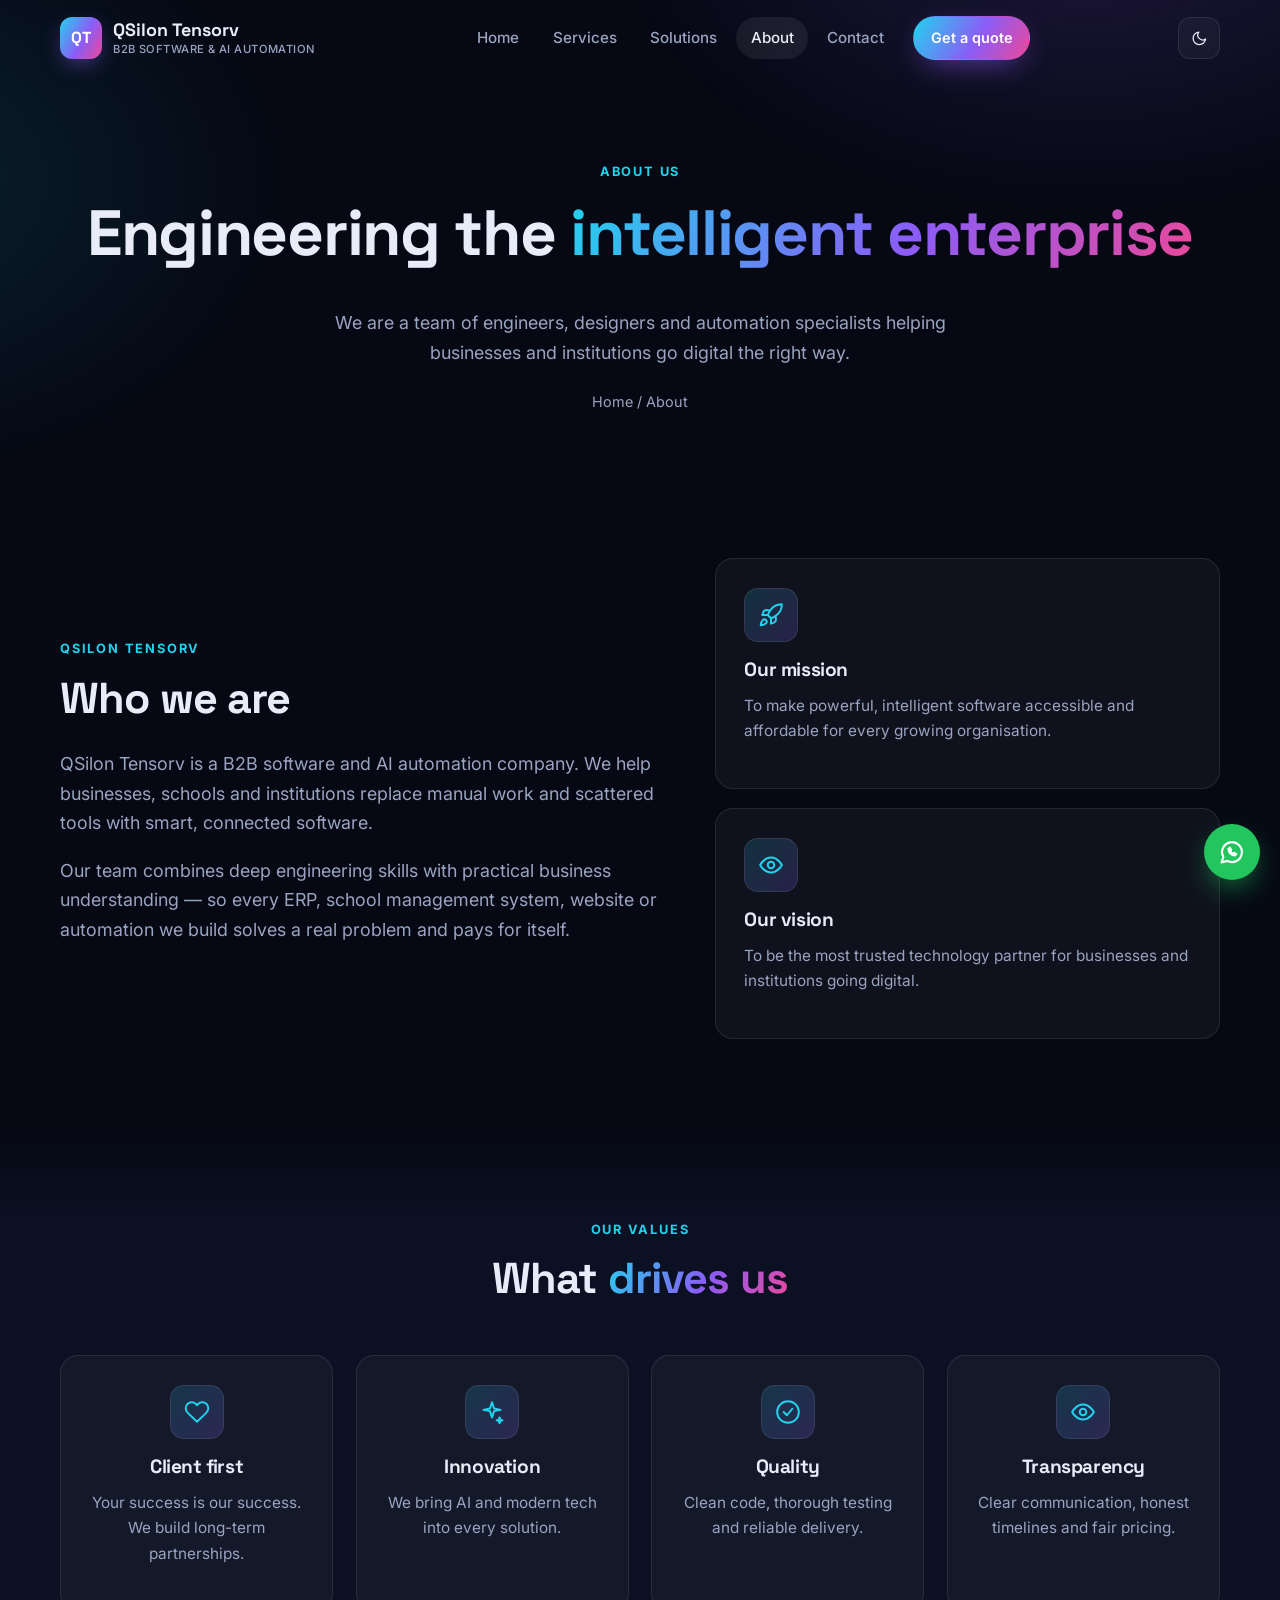
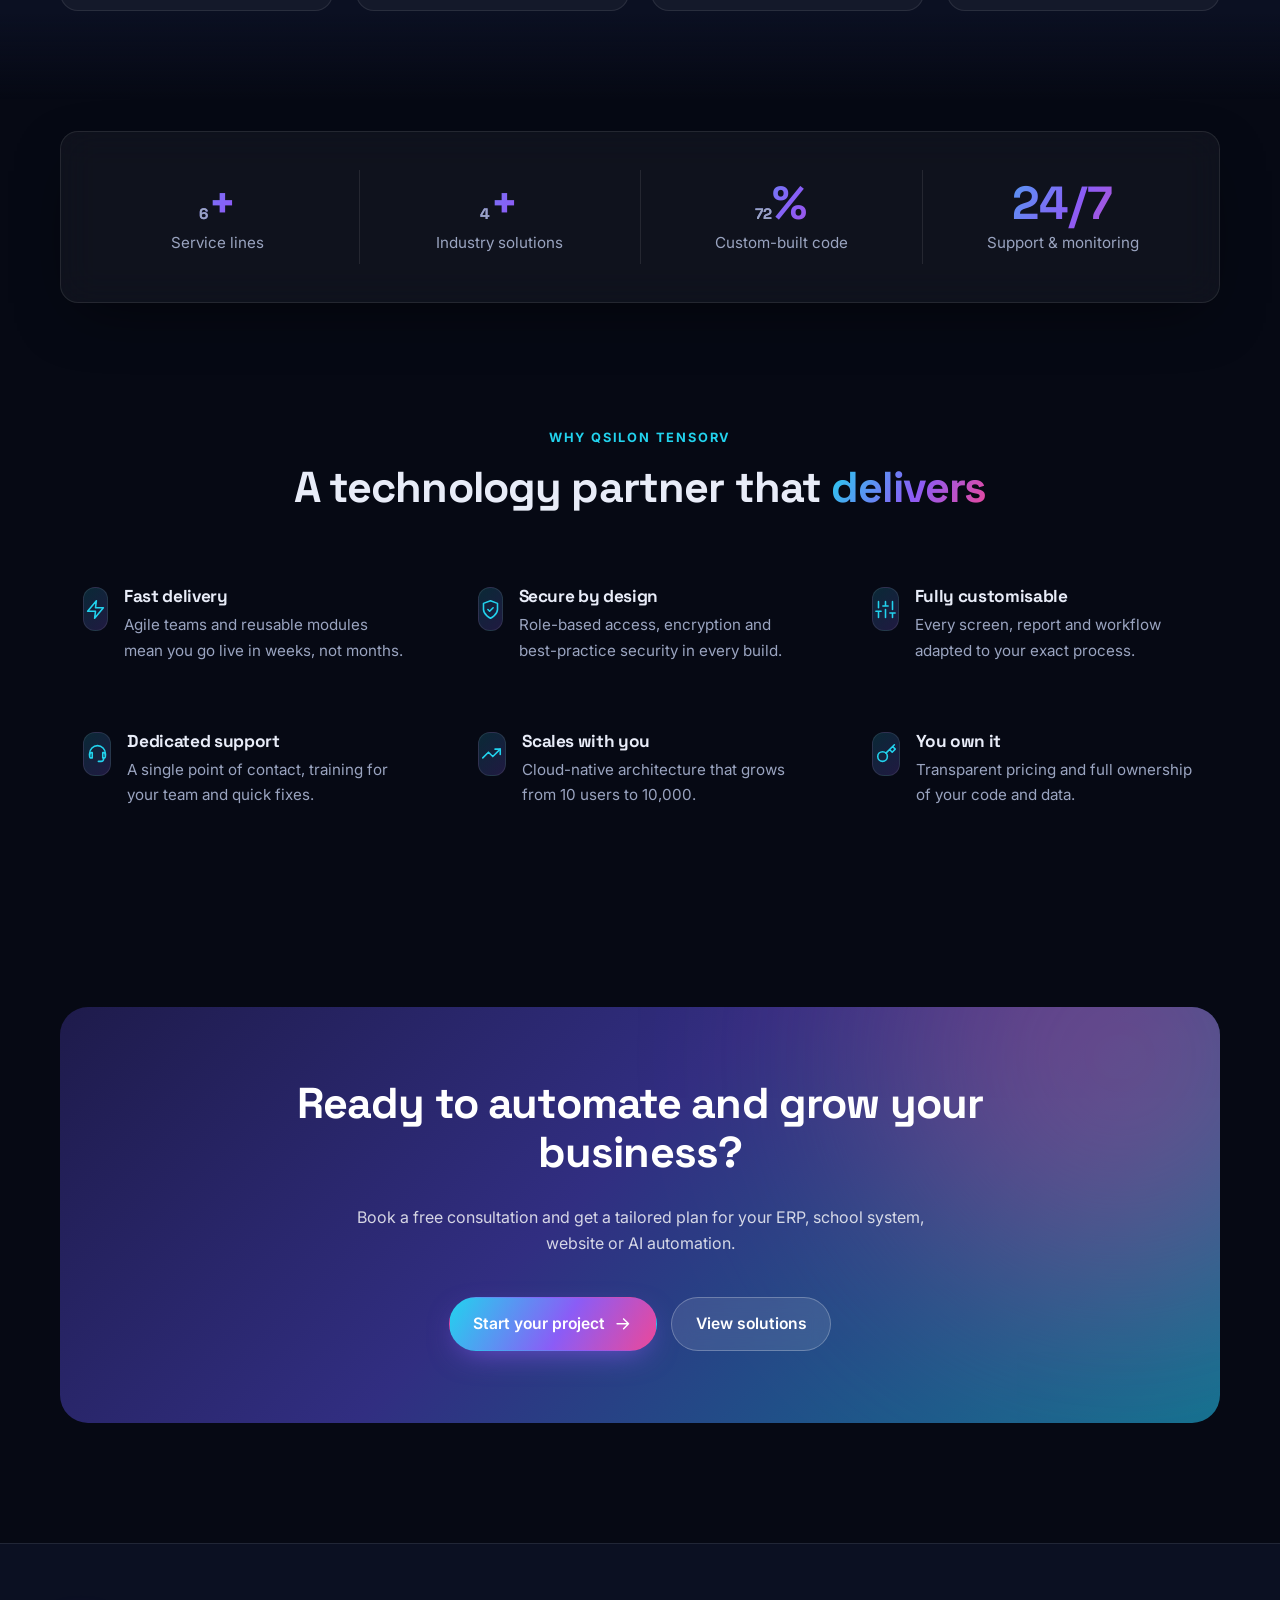
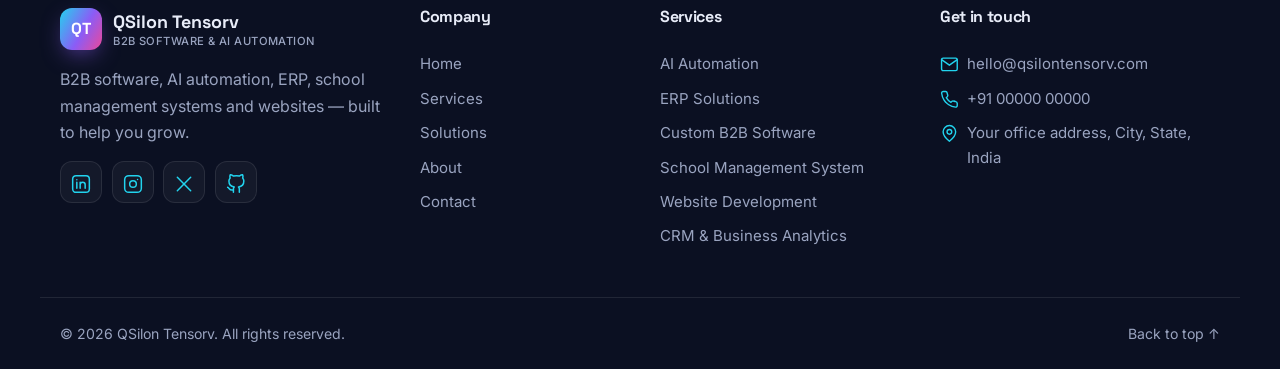
==== about.html @ b2c425d2 "Build dynamic QSilon Tensorv company website Multi-page static site (Home, Services, Solutions, Abou" ====
<!doctype html>
<html lang="en">
<head>
  <meta charset="utf-8" />
  <meta name="viewport" content="width=device-width, initial-scale=1" />
  <title>About — QSilon Tensorv</title>
  <meta name="description" content="Learn about QSilon Tensorv, our mission, vision and values." />
  <meta name="theme-color" content="#060914" />
  <meta property="og:title" content="About — QSilon Tensorv" />
  <meta property="og:description" content="Learn about QSilon Tensorv, our mission, vision and values." />
  <meta property="og:type" content="website" />
  <link rel="icon" href="assets/img/favicon.svg" type="image/svg+xml" />
  <link rel="preconnect" href="https://fonts.googleapis.com" />
  <link rel="preconnect" href="https://fonts.gstatic.com" crossorigin />
  <link href="https://fonts.googleapis.com/css2?family=Inter:wght@400;500;600;700&family=Space+Grotesk:wght@500;600;700&display=swap" rel="stylesheet" />
  <link rel="stylesheet" href="assets/css/style.css" />
  <script>try{var t=localStorage.getItem("qt-theme");if(t)document.documentElement.dataset.theme=t;}catch(e){}</script>
</head>
<body data-page="about">
  <a class="skip" href="#main">Skip to content</a>
  <div id="app"></div>
  <noscript><p>Please enable JavaScript to view the QSilon Tensorv website.</p></noscript>
  <script src="assets/js/site-data.js"></script>
  <script src="assets/js/main.js"></script>
</body>
</html>
---- assets/css/style.css ----
/* ==========================================================================
   QSilon Tensorv — Styles
   Change the brand colours in :root below.
   ========================================================================== */
:root {
  --c1: #22d3ee;          /* cyan  */
  --c2: #8b5cf6;          /* violet */
  --c3: #ec4899;          /* pink accent */
  --grad: linear-gradient(120deg, var(--c1), var(--c2) 55%, var(--c3));

  --bg: #060914;
  --bg-2: #0b1022;
  --surface: rgba(255, 255, 255, 0.04);
  --surface-2: rgba(255, 255, 255, 0.07);
  --border: rgba(255, 255, 255, 0.09);
  --text: #e8ecf8;
  --muted: #9aa4c0;
  --shadow: 0 20px 60px -20px rgba(0, 0, 0, 0.6);

  --radius: 18px;
  --radius-sm: 12px;
  --max: 1200px;
  --font: "Inter", system-ui, -apple-system, "Segoe UI", Roboto, sans-serif;
  --display: "Space Grotesk", "Inter", system-ui, sans-serif;
  color-scheme: dark;
}

:root[data-theme="light"] {
  --bg: #f6f7fc;
  --bg-2: #eceff9;
  --surface: rgba(255, 255, 255, 0.8);
  --surface-2: #ffffff;
  --border: rgba(15, 23, 42, 0.09);
  --text: #0e1430;
  --muted: #55607e;
  --shadow: 0 20px 50px -24px rgba(30, 41, 90, 0.25);
  color-scheme: light;
}

*, *::before, *::after { box-sizing: border-box; }
html { scroll-behavior: smooth; scroll-padding-top: 90px; }
body {
  margin: 0;
  font-family: var(--font);
  background: var(--bg);
  color: var(--text);
  line-height: 1.65;
  -webkit-font-smoothing: antialiased;
  overflow-x: hidden;
}
body::before {
  content: "";
  position: fixed;
  inset: 0;
  z-index: -1;
  background:
    radial-gradient(800px 500px at 85% -10%, rgba(139, 92, 246, 0.18), transparent 60%),
    radial-gradient(700px 500px at -10% 20%, rgba(34, 211, 238, 0.12), transparent 60%);
  pointer-events: none;
}
img { max-width: 100%; display: block; }
a { color: inherit; text-decoration: none; }
h1, h2, h3, h4 { font-family: var(--display); line-height: 1.15; margin: 0 0 0.6em; letter-spacing: -0.02em; }
h1 { font-size: clamp(2.3rem, 5.2vw, 4rem); }
h2 { font-size: clamp(1.8rem, 3.6vw, 2.7rem); }
h3 { font-size: 1.2rem; }
p { margin: 0 0 1em; }
.muted, .lead { color: var(--muted); }
.lead { font-size: 1.12rem; }
.grad { background: var(--grad); -webkit-background-clip: text; background-clip: text; color: transparent; }
.center { text-align: center; margin-top: 2.5rem; }
.center-text { text-align: center; }
.skip { position: absolute; left: -999px; top: 8px; background: var(--c2); color: #fff; padding: 8px 14px; border-radius: 8px; z-index: 200; }
.skip:focus { left: 8px; }
:focus-visible { outline: 2px solid var(--c1); outline-offset: 3px; border-radius: 6px; }

.container { width: 100%; max-width: var(--max); margin: 0 auto; padding: 0 20px; }
.container.narrow { max-width: 860px; }

/* ------------------------------- Icons -------------------------------- */
.ic { width: 1.25em; height: 1.25em; flex-shrink: 0; vertical-align: middle; }
.ic-wrap {
  width: 54px; height: 54px; border-radius: 14px;
  display: grid; place-items: center;
  background: linear-gradient(135deg, rgba(34, 211, 238, 0.16), rgba(139, 92, 246, 0.2));
  border: 1px solid var(--border);
  color: var(--c1);
  margin-bottom: 1.1rem;
}
.ic-wrap .ic { width: 26px; height: 26px; }
.ic-wrap.sm { width: 44px; height: 44px; border-radius: 12px; margin: 0; }
.ic-wrap.sm .ic { width: 21px; height: 21px; }
.ic-wrap.mx { margin-inline: auto; }

/* ------------------------------ Buttons ------------------------------- */
.btn {
  display: inline-flex; align-items: center; justify-content: center; gap: 0.5em;
  padding: 0.85em 1.5em; border-radius: 999px;
  font-weight: 600; font-size: 0.98rem; border: 1px solid transparent;
  cursor: pointer; transition: transform 0.2s, box-shadow 0.2s, background 0.2s;
  font-family: inherit;
}
.btn .ic { transition: transform 0.2s; }
.btn:hover .ic { transform: translateX(3px); }
.btn-primary { background: var(--grad); color: #fff; box-shadow: 0 10px 30px -10px rgba(139, 92, 246, 0.7); }
.btn-primary:hover { transform: translateY(-2px); box-shadow: 0 16px 36px -10px rgba(139, 92, 246, 0.85); }
.btn-ghost { background: var(--surface); border-color: var(--border); color: var(--text); backdrop-filter: blur(10px); }
.btn-ghost:hover { background: var(--surface-2); transform: translateY(-2px); }
.btn.sm { padding: 0.6em 1.15em; font-size: 0.9rem; }
.btn.wide { width: 100%; margin-top: 0.5rem; }
.btn:disabled { opacity: 0.7; cursor: progress; }
.btn.loading .ic { animation: spin 1s linear infinite; }
.btn-row { display: flex; flex-wrap: wrap; gap: 0.9rem; }
.btn-row.center { justify-content: center; }

/* ------------------------------- Header ------------------------------- */
.site-header {
  position: sticky; top: 0; z-index: 100;
  transition: background 0.3s, box-shadow 0.3s, border-color 0.3s;
  border-bottom: 1px solid transparent;
}
.site-header.scrolled, .site-header.open {
  background: color-mix(in srgb, var(--bg) 82%, transparent);
  backdrop-filter: blur(16px); -webkit-backdrop-filter: blur(16px);
  border-bottom-color: var(--border);
}
.nav-wrap { display: flex; align-items: center; justify-content: space-between; height: 76px; gap: 1rem; }
.logo { display: flex; align-items: center; gap: 0.7rem; font-family: var(--display); }
.logo-mark {
  width: 42px; height: 42px; border-radius: 12px; display: grid; place-items: center;
  background: var(--grad); color: #fff; font-weight: 700; font-size: 1rem; letter-spacing: 0.02em;
  box-shadow: 0 8px 24px -8px rgba(139, 92, 246, 0.8);
}
.logo-text { display: flex; flex-direction: column; font-weight: 700; font-size: 1.12rem; line-height: 1.1; }
.logo-text small { font-family: var(--font); font-weight: 500; font-size: 0.7rem; color: var(--muted); letter-spacing: 0.04em; text-transform: uppercase; margin-top: 3px; }
.nav { display: flex; align-items: center; gap: 0.3rem; }
.nav a:not(.btn) { padding: 0.5rem 0.9rem; border-radius: 999px; color: var(--muted); font-weight: 500; font-size: 0.95rem; transition: color 0.2s, background 0.2s; }
.nav a:not(.btn):hover { color: var(--text); background: var(--surface); }
.nav a.active { color: var(--text); background: var(--surface-2); }
.nav-cta { margin-left: 0.6rem; }
.nav-actions { display: flex; gap: 0.4rem; }
.icon-btn {
  width: 42px; height: 42px; border-radius: 12px; display: grid; place-items: center;
  background: var(--surface); border: 1px solid var(--border); color: var(--text); cursor: pointer;
}
.icon-btn:hover { background: var(--surface-2); }
#theme-toggle .sun { display: none; }
:root[data-theme="light"] #theme-toggle .sun { display: block; }
:root[data-theme="light"] #theme-toggle .moon { display: none; }
.menu-btn { display: none; }
.menu-btn .i-close { display: none; }
.open .menu-btn .i-open { display: none; }
.open .menu-btn .i-close { display: block; }

/* -------------------------------- Hero -------------------------------- */
.hero { padding: 4.5rem 0 4rem; position: relative; }
.hero-grid { display: grid; grid-template-columns: 1.1fr 1fr; gap: 3.5rem; align-items: center; }
.badge {
  display: inline-flex; align-items: center; gap: 0.55rem;
  padding: 0.4rem 0.95rem; border-radius: 999px;
  background: var(--surface); border: 1px solid var(--border);
  font-size: 0.85rem; font-weight: 500; color: var(--muted); margin-bottom: 1.4rem;
}
.dot { width: 8px; height: 8px; border-radius: 50%; background: #22c55e; box-shadow: 0 0 0 4px rgba(34, 197, 94, 0.2); animation: pulse 2s infinite; }
.hero h1 { margin-bottom: 0.5em; }
.hero .lead { max-width: 560px; margin-bottom: 2rem; }
.hero-points { list-style: none; padding: 0; margin: 2rem 0 0; display: flex; flex-wrap: wrap; gap: 0.6rem 1.4rem; color: var(--muted); font-size: 0.95rem; }
.hero-points li { display: flex; align-items: center; gap: 0.4rem; }
.hero-points .ic { color: var(--c1); }

.hero-visual { position: relative; min-height: 420px; display: grid; place-items: center; }
.orb {
  position: absolute; width: 360px; height: 360px; border-radius: 50%;
  background: var(--grad); filter: blur(90px); opacity: 0.45; animation: float 9s ease-in-out infinite;
}
.glass {
  background: var(--surface); border: 1px solid var(--border);
  backdrop-filter: blur(18px); -webkit-backdrop-filter: blur(18px);
  border-radius: var(--radius); box-shadow: var(--shadow);
}
.dash { position: relative; width: 100%; max-width: 440px; padding: 1.4rem; }
.dash-top { display: flex; align-items: center; gap: 6px; margin-bottom: 1.2rem; }
.dash-top span { width: 10px; height: 10px; border-radius: 50%; background: #ef4444; }
.dash-top span:nth-child(2) { background: #f59e0b; }
.dash-top span:nth-child(3) { background: #22c55e; }
.dash-top em { margin-left: auto; font-style: normal; font-size: 0.75rem; color: var(--muted); }
.dash-title { font-family: var(--display); font-size: 1.45rem; font-weight: 600; margin-bottom: 1rem; }
.rotator { display: inline-block; background: var(--grad); -webkit-background-clip: text; background-clip: text; color: transparent; transition: opacity 0.3s, transform 0.3s; }
.rotator.out { opacity: 0; transform: translateY(-8px); }
.dash-bars { display: flex; align-items: flex-end; gap: 8px; height: 110px; padding: 0.6rem; border-radius: var(--radius-sm); background: var(--surface); border: 1px solid var(--border); margin-bottom: 1rem; }
.dash-bars i { flex: 1; height: var(--h); border-radius: 6px 6px 3px 3px; background: var(--grad); opacity: 0.85; transform-origin: bottom; animation: grow 1.2s var(--d) both cubic-bezier(.2,.8,.2,1); }
.dash-rows { display: grid; gap: 0.55rem; }
.dash-rows div { display: flex; align-items: center; gap: 0.7rem; padding: 0.65rem 0.8rem; border-radius: 10px; background: var(--surface); border: 1px solid var(--border); font-size: 0.87rem; }
.dash-rows .ic { color: var(--c1); }
.dash-rows b { margin-left: auto; font-size: 0.72rem; font-weight: 600; padding: 0.15rem 0.55rem; border-radius: 999px; background: rgba(34, 197, 94, 0.15); color: #22c55e; }
.float { position: absolute; padding: 0.65rem 1rem; font-size: 0.85rem; font-weight: 600; display: flex; align-items: center; gap: 0.5rem; border-radius: 14px; animation: float 6s ease-in-out infinite; }
.float .ic { color: var(--c2); }
.f1 { top: 6%; right: -2%; }
.f2 { bottom: -3%; left: -6%; animation-delay: -3s; }

/* ---------------------------- Page header ----------------------------- */
.page-header { padding: 5rem 0 3.5rem; text-align: center; }
.page-header .lead { max-width: 680px; margin: 0 auto 1.4rem; }
.crumbs { font-size: 0.9rem; color: var(--muted); }
.crumbs a:hover { color: var(--c1); }

/* ------------------------------ Sections ------------------------------ */
.section { padding: 5.5rem 0; position: relative; }
.section.tight { padding: 2rem 0; }
.section.alt { background: linear-gradient(180deg, transparent, var(--bg-2) 15%, var(--bg-2) 85%, transparent); }
.sec-head { text-align: center; max-width: 720px; margin: 0 auto 3.2rem; }
.sec-head p { color: var(--muted); font-size: 1.08rem; }
.eyebrow {
  display: inline-block; font-size: 0.8rem; font-weight: 700; letter-spacing: 0.14em; text-transform: uppercase;
  color: var(--c1); margin-bottom: 0.9rem;
}

.grid { display: grid; gap: 1.4rem; }
.g2 { grid-template-columns: repeat(2, 1fr); }
.g3 { grid-template-columns: repeat(3, 1fr); }
.g4 { grid-template-columns: repeat(4, 1fr); }

.card {
  position: relative; display: block; padding: 1.8rem; border-radius: var(--radius);
  background: var(--surface); border: 1px solid var(--border);
  transition: transform 0.35s cubic-bezier(.2,.8,.2,1), border-color 0.3s, box-shadow 0.3s;
  overflow: hidden;
}
.card::before {
  content: ""; position: absolute; inset: 0; border-radius: inherit; padding: 1px;
  background: var(--grad); opacity: 0; transition: opacity 0.3s;
  -webkit-mask: linear-gradient(#000 0 0) content-box, linear-gradient(#000 0 0);
  -webkit-mask-composite: xor; mask-composite: exclude; pointer-events: none;
}
.card:hover { transform: translateY(-6px); box-shadow: var(--shadow); }
.card:hover::before { opacity: 1; }
.card p { color: var(--muted); font-size: 0.96rem; }
.more { display: inline-flex; align-items: center; gap: 0.4rem; color: var(--c1); font-weight: 600; font-size: 0.92rem; }
.more .ic { transition: transform 0.2s; }
.card:hover .more .ic, .more:hover .ic { transform: translateX(4px); }

.sol-top { display: flex; justify-content: space-between; align-items: flex-start; }
.tag { font-size: 0.75rem; font-weight: 600; padding: 0.3rem 0.75rem; border-radius: 999px; background: var(--surface-2); border: 1px solid var(--border); color: var(--muted); }
.chips { display: flex; flex-wrap: wrap; gap: 0.45rem; margin-top: 1rem; }
.chips span { font-size: 0.8rem; padding: 0.3rem 0.75rem; border-radius: 999px; background: rgba(139, 92, 246, 0.12); border: 1px solid rgba(139, 92, 246, 0.25); color: var(--text); }
.sol.big { padding: 2.2rem; }
.sol.big .more { margin-top: 1.4rem; }

/* Marquee strip */
.strip { padding: 1.8rem 0 2.5rem; text-align: center; }
.strip-title { font-size: 0.85rem; color: var(--muted); text-transform: uppercase; letter-spacing: 0.14em; }
.marquee { overflow: hidden; -webkit-mask-image: linear-gradient(90deg, transparent, #000 12%, #000 88%, transparent); mask-image: linear-gradient(90deg, transparent, #000 12%, #000 88%, transparent); }
.marquee-track { display: flex; gap: 1rem; width: max-content; animation: marquee 40s linear infinite; }
.marquee-track span { padding: 0.65rem 1.3rem; border-radius: 999px; border: 1px solid var(--border); background: var(--surface); font-weight: 600; color: var(--muted); white-space: nowrap; }
.marquee:hover .marquee-track { animation-play-state: paused; }

/* Stats */
.stats { display: grid; grid-template-columns: repeat(4, 1fr); padding: 2.4rem 1rem; }
.stat { text-align: center; padding: 0.5rem; }
.stat + .stat { border-left: 1px solid var(--border); }
.stat strong { display: block; font-family: var(--display); font-size: clamp(2rem, 4vw, 2.9rem); background: var(--grad); -webkit-background-clip: text; background-clip: text; color: transparent; line-height: 1.1; }
.stat span { color: var(--muted); font-size: 0.95rem; }

/* Process */
.steps { display: grid; grid-template-columns: repeat(4, 1fr); gap: 1.4rem; position: relative; }
.steps::before { content: ""; position: absolute; top: 27px; left: 10%; right: 10%; height: 2px; background: linear-gradient(90deg, transparent, var(--c2), var(--c1), transparent); opacity: 0.4; }
.step { position: relative; text-align: center; padding: 0 0.5rem; }
.step .ic-wrap { margin: 0 auto 1.2rem; background: var(--bg); position: relative; }
.step-n { font-family: var(--display); font-size: 0.8rem; font-weight: 700; color: var(--c2); letter-spacing: 0.1em; margin-bottom: 0.6rem; }
.step p { color: var(--muted); font-size: 0.95rem; }

/* Industries */
.ind {
  display: flex; align-items: center; gap: 0.8rem; padding: 1.1rem 1.3rem; border-radius: var(--radius-sm);
  background: var(--surface); border: 1px solid var(--border); font-weight: 600; transition: transform 0.25s, border-color 0.25s;
}
.ind .ic { width: 24px; height: 24px; color: var(--c1); }
.ind:hover { transform: translateY(-4px); border-color: var(--c2); }

/* Features */
.feature { display: flex; gap: 1rem; padding: 1.4rem; border-radius: var(--radius); border: 1px solid transparent; transition: background 0.3s, border-color 0.3s; }
.feature:hover { background: var(--surface); border-color: var(--border); }
.feature h3 { margin-bottom: 0.35rem; font-size: 1.08rem; }
.feature p { color: var(--muted); font-size: 0.95rem; margin: 0; }

/* Service detail */
.stack { display: grid; gap: 5rem; }
.detail { display: grid; grid-template-columns: 0.9fr 1.1fr; gap: 3.5rem; align-items: center; }
.detail.flip .detail-art { order: 2; }
.detail-art { aspect-ratio: 4 / 3; display: grid; place-items: center; position: relative; overflow: hidden; }
.detail-art::after { content: ""; position: absolute; width: 70%; height: 70%; border-radius: 50%; background: var(--grad); filter: blur(70px); opacity: 0.35; }
.big-ic { position: relative; z-index: 1; width: 120px; height: 120px; border-radius: 30px; display: grid; place-items: center; background: var(--grad); color: #fff; box-shadow: 0 25px 60px -15px rgba(139, 92, 246, 0.8); animation: float 7s ease-in-out infinite; }
.big-ic .ic { width: 56px; height: 56px; }
.num { position: absolute; z-index: 1; top: 1rem; left: 1.4rem; font-family: var(--display); font-size: 3.5rem; font-weight: 700; color: var(--text); opacity: 0.08; }
.checks { list-style: none; padding: 0; margin: 0 0 1.8rem; display: grid; grid-template-columns: 1fr 1fr; gap: 0.6rem 1.2rem; }
.checks li { display: flex; align-items: center; gap: 0.5rem; font-size: 0.97rem; }
.checks .ic { color: var(--c1); }

/* About */
.about-grid { display: grid; grid-template-columns: 1.2fr 1fr; gap: 3rem; align-items: center; }
.mv { display: grid; gap: 1.2rem; }

/* Testimonials */
.quote .ic { width: 32px; height: 32px; color: var(--c2); margin-bottom: 1rem; }
.quote blockquote { margin: 0 0 1.4rem; font-size: 1.02rem; }
.quote figcaption { display: flex; flex-direction: column; }
.quote figcaption span { color: var(--muted); font-size: 0.88rem; }

/* FAQ */
.faq { display: grid; gap: 0.8rem; }
.faq-item { border: 1px solid var(--border); border-radius: var(--radius-sm); background: var(--surface); overflow: hidden; transition: border-color 0.3s; }
.faq-item.open { border-color: color-mix(in srgb, var(--c2) 50%, transparent); }
.faq-q { width: 100%; display: flex; justify-content: space-between; align-items: center; gap: 1rem; padding: 1.2rem 1.4rem; background: none; border: 0; color: var(--text); font: 600 1.02rem var(--font); text-align: left; cursor: pointer; }
.faq-q .ic { transition: transform 0.3s; color: var(--c1); }
.faq-item.open .faq-q .ic { transform: rotate(45deg); }
.faq-a { max-height: 0; overflow: hidden; transition: max-height 0.35s ease; }
.faq-a p { padding: 0 1.4rem 1.3rem; margin: 0; color: var(--muted); }

/* CTA */
.cta { position: relative; text-align: center; padding: 4.5rem 2rem; border-radius: 28px; overflow: hidden; background: linear-gradient(135deg, #1e1b4b, #312e81 45%, #0e7490); color: #fff; }
.cta h2 { max-width: 760px; margin-inline: auto; position: relative; }
.cta p { max-width: 600px; margin: 0 auto 2rem; color: rgba(255, 255, 255, 0.8); position: relative; }
.cta .btn-row { position: relative; }
.cta .btn-ghost { color: #fff; background: rgba(255, 255, 255, 0.1); border-color: rgba(255, 255, 255, 0.25); }
.cta-glow { position: absolute; width: 500px; height: 500px; right: -150px; top: -200px; border-radius: 50%; background: var(--c3); filter: blur(120px); opacity: 0.35; }

/* Contact */
.contact-grid { display: grid; grid-template-columns: 0.85fr 1.15fr; gap: 2.5rem; align-items: start; }
.contact-info { display: grid; gap: 1rem; }
.info-card { display: flex; align-items: center; gap: 1rem; padding: 1.1rem 1.2rem; border-radius: var(--radius-sm); background: var(--surface); border: 1px solid var(--border); transition: transform 0.25s, border-color 0.25s; }
a.info-card:hover { transform: translateX(4px); border-color: var(--c2); }
.info-card span { display: block; font-size: 0.8rem; color: var(--muted); }
.info-card strong { font-weight: 600; word-break: break-word; }
.form { padding: 2.2rem; }
.form h2 { font-size: 1.7rem; margin-bottom: 0.3rem; }
.form-grid { display: grid; grid-template-columns: 1fr 1fr; gap: 1rem 1.1rem; margin: 1.5rem 0 1rem; }
.field { display: flex; flex-direction: column; gap: 0.4rem; }
.field.full { grid-column: 1 / -1; }
.field > span { font-size: 0.86rem; font-weight: 600; }
.field input, .field select, .field textarea {
  width: 100%; padding: 0.85rem 1rem; border-radius: 12px; font: inherit; font-size: 0.96rem;
  background: var(--bg); color: var(--text); border: 1px solid var(--border); transition: border-color 0.2s, box-shadow 0.2s;
}
.field textarea { resize: vertical; min-height: 130px; }
.field input:focus, .field select:focus, .field textarea:focus { outline: none; border-color: var(--c2); box-shadow: 0 0 0 4px rgba(139, 92, 246, 0.18); }
.field small { color: #f87171; font-size: 0.8rem; min-height: 0; }
.field.err input, .field.err select, .field.err textarea { border-color: #f87171; }
.hp { position: absolute; left: -9999px; opacity: 0; height: 0; width: 0; }
.form-status { margin-top: 1rem; font-weight: 500; }
.form-status.ok { color: #22c55e; }
.form-status.bad { color: #f87171; }
.map { width: 100%; height: 380px; border: 0; border-radius: var(--radius); margin-top: 3rem; filter: grayscale(0.2); }

.socials { display: flex; gap: 0.6rem; margin-top: 0.4rem; }
.socials a { width: 42px; height: 42px; border-radius: 12px; display: grid; place-items: center; background: var(--surface); border: 1px solid var(--border); color: var(--muted); transition: color 0.2s, transform 0.2s, border-color 0.2s; }
.socials a:hover { color: var(--c1); border-color: var(--c1); transform: translateY(-3px); }

/* Footer */
.site-footer { border-top: 1px solid var(--border); padding: 4rem 0 1.5rem; margin-top: 2rem; background: var(--bg-2); }
.foot-grid { display: grid; grid-template-columns: 1.6fr 1fr 1.2fr 1.4fr; gap: 2.5rem; }
.foot-grid .logo { margin-bottom: 1rem; }
.foot-grid h4 { font-size: 1rem; margin-bottom: 1rem; }
.foot-grid > div:not(:first-child) { display: flex; flex-direction: column; gap: 0.6rem; }
.foot-grid > div:not(:first-child) a, .foot-grid > div:not(:first-child) span { color: var(--muted); font-size: 0.94rem; display: flex; gap: 0.5rem; align-items: flex-start; transition: color 0.2s; }
.foot-grid > div:not(:first-child) a:hover { color: var(--text); }
.foot-grid .ic { margin-top: 3px; color: var(--c1); }
.foot-bottom { display: flex; justify-content: space-between; flex-wrap: wrap; gap: 1rem; margin-top: 3rem; padding-top: 1.5rem; border-top: 1px solid var(--border); color: var(--muted); font-size: 0.88rem; }
.to-top:hover { color: var(--c1); }

.wa-float { position: fixed; right: 20px; bottom: 20px; z-index: 90; width: 56px; height: 56px; border-radius: 50%; display: grid; place-items: center; background: #22c55e; color: #fff; box-shadow: 0 12px 30px -8px rgba(34, 197, 94, 0.7); transition: transform 0.2s; }
.wa-float .ic { width: 28px; height: 28px; }
.wa-float:hover { transform: scale(1.08); }

noscript p { text-align: center; padding: 3rem 1rem; }

/* ------------------------------ Animations ---------------------------- */
.reveal { opacity: 0; transform: translateY(28px); transition: opacity 0.8s cubic-bezier(.2,.8,.2,1), transform 0.8s cubic-bezier(.2,.8,.2,1); transition-delay: calc(var(--i, 0) * 70ms); }
.reveal.in { opacity: 1; transform: none; }
@keyframes float { 0%, 100% { transform: translateY(0); } 50% { transform: translateY(-14px); } }
@keyframes pulse { 0%, 100% { box-shadow: 0 0 0 4px rgba(34, 197, 94, 0.2); } 50% { box-shadow: 0 0 0 8px rgba(34, 197, 94, 0.05); } }
@keyframes grow { from { transform: scaleY(0); } to { transform: scaleY(1); } }
@keyframes marquee { to { transform: translateX(calc(-50% - 0.5rem)); } }
@keyframes spin { to { transform: rotate(360deg); } }
@media (prefers-reduced-motion: reduce) {
  *, *::before, *::after { animation: none !important; transition: none !important; }
  .reveal { opacity: 1; transform: none; }
}

/* ------------------------------ Responsive ---------------------------- */
@media (max-width: 1080px) {
  .g4 { grid-template-columns: repeat(2, 1fr); }
  .g3 { grid-template-columns: repeat(2, 1fr); }
  .foot-grid { grid-template-columns: 1fr 1fr; }
}
@media (max-width: 920px) {
  .menu-btn { display: grid; }
  .nav {
    position: absolute; top: 76px; left: 0; right: 0; flex-direction: column; align-items: stretch;
    padding: 1rem 20px 1.5rem; background: var(--bg); border-bottom: 1px solid var(--border);
    transform: translateY(-10px); opacity: 0; visibility: hidden; transition: all 0.25s;
  }
  .open .nav { transform: none; opacity: 1; visibility: visible; }
  .nav a:not(.btn) { padding: 0.85rem 1rem; }
  .nav-cta { margin: 0.6rem 0 0; }
  .hero-grid, .about-grid, .contact-grid, .detail { grid-template-columns: 1fr; }
  .detail.flip .detail-art { order: 0; }
  .hero { padding-top: 2.5rem; }
  .hero-visual { min-height: 380px; }
  .steps { grid-template-columns: repeat(2, 1fr); row-gap: 2.5rem; }
  .steps::before { display: none; }
  .stats { grid-template-columns: repeat(2, 1fr); row-gap: 1.5rem; }
  .stat:nth-child(3) { border-left: 0; }
  .stack { gap: 3.5rem; }
}
@media (max-width: 640px) {
  .g2, .g3, .g4 { grid-template-columns: 1fr; }
  .inds { grid-template-columns: 1fr 1fr; }
  .form-grid, .checks { grid-template-columns: 1fr; }
  .section { padding: 4rem 0; }
  .form { padding: 1.5rem; }
  .foot-grid { grid-template-columns: 1fr; }
  .logo-text small { display: none; }
  .float { display: none; }
  .ind { padding: 0.9rem; font-size: 0.9rem; }
  .cta { padding: 3rem 1.3rem; }
}
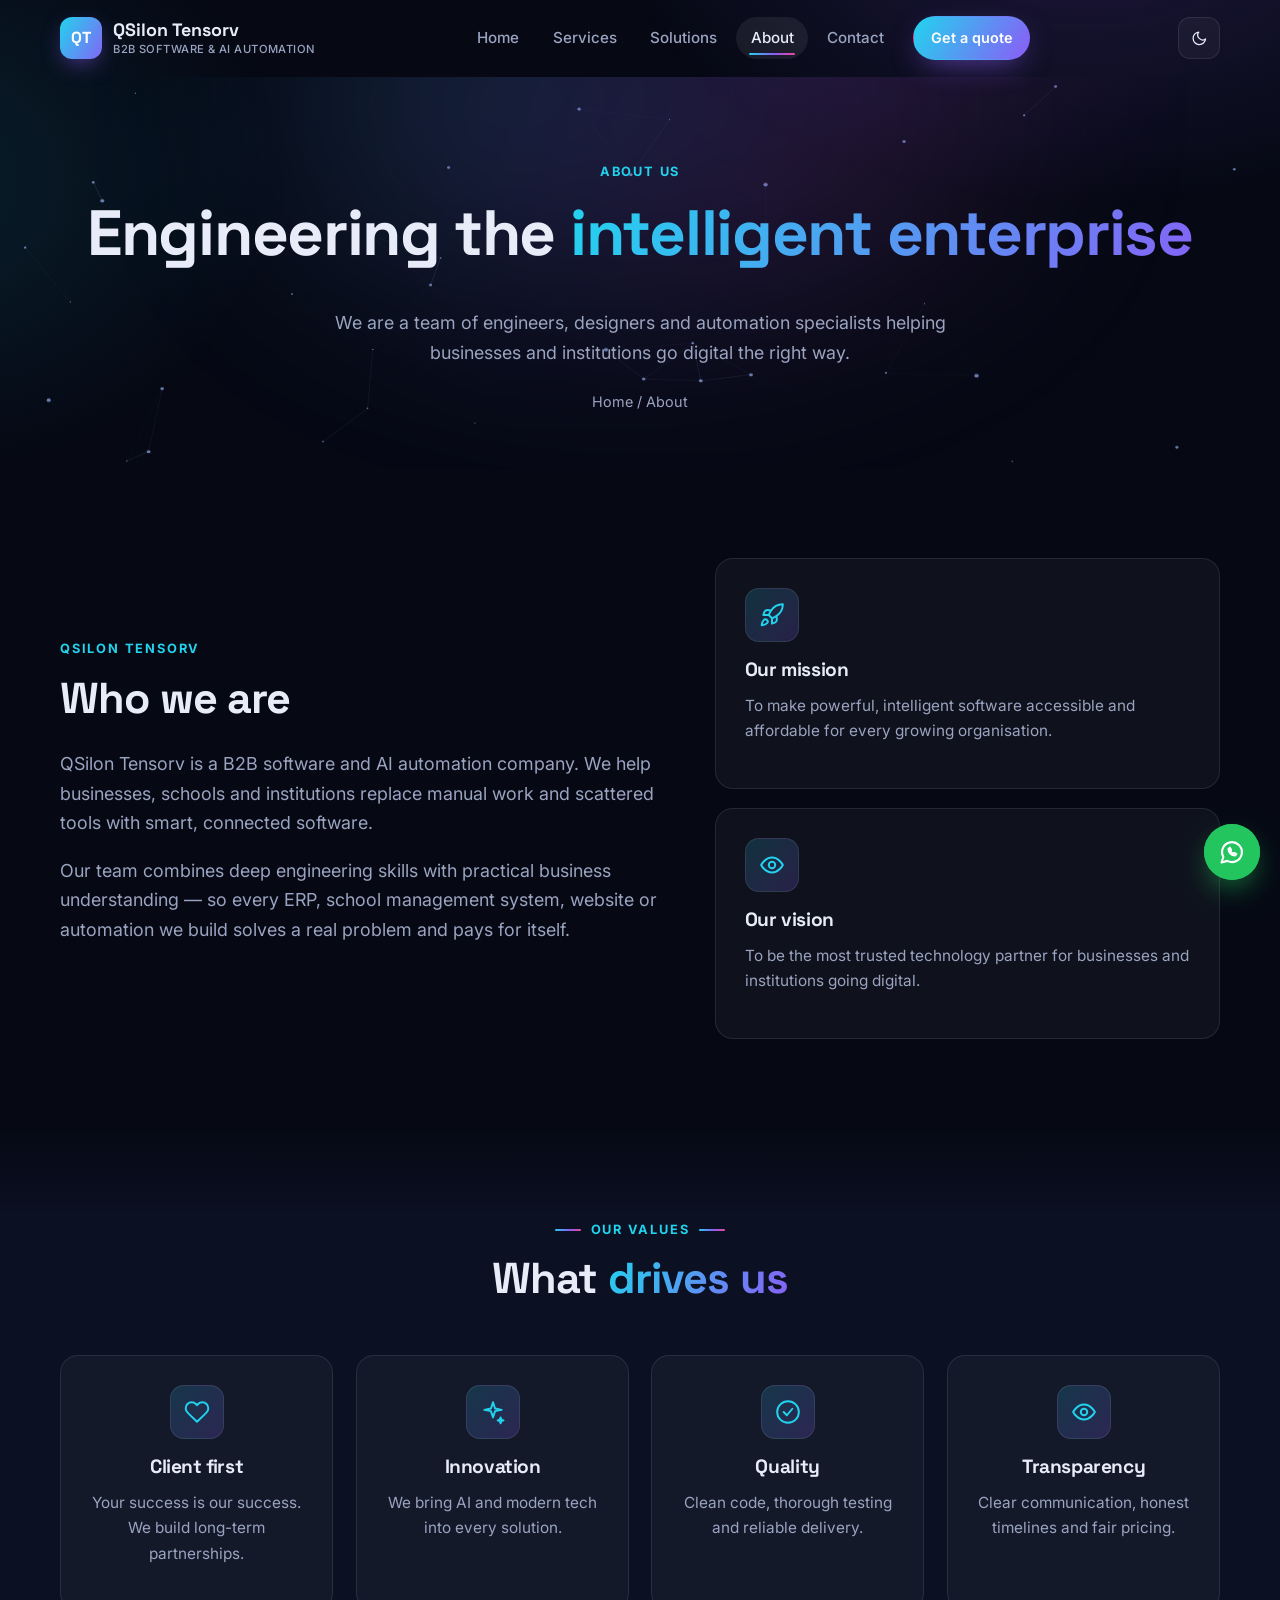
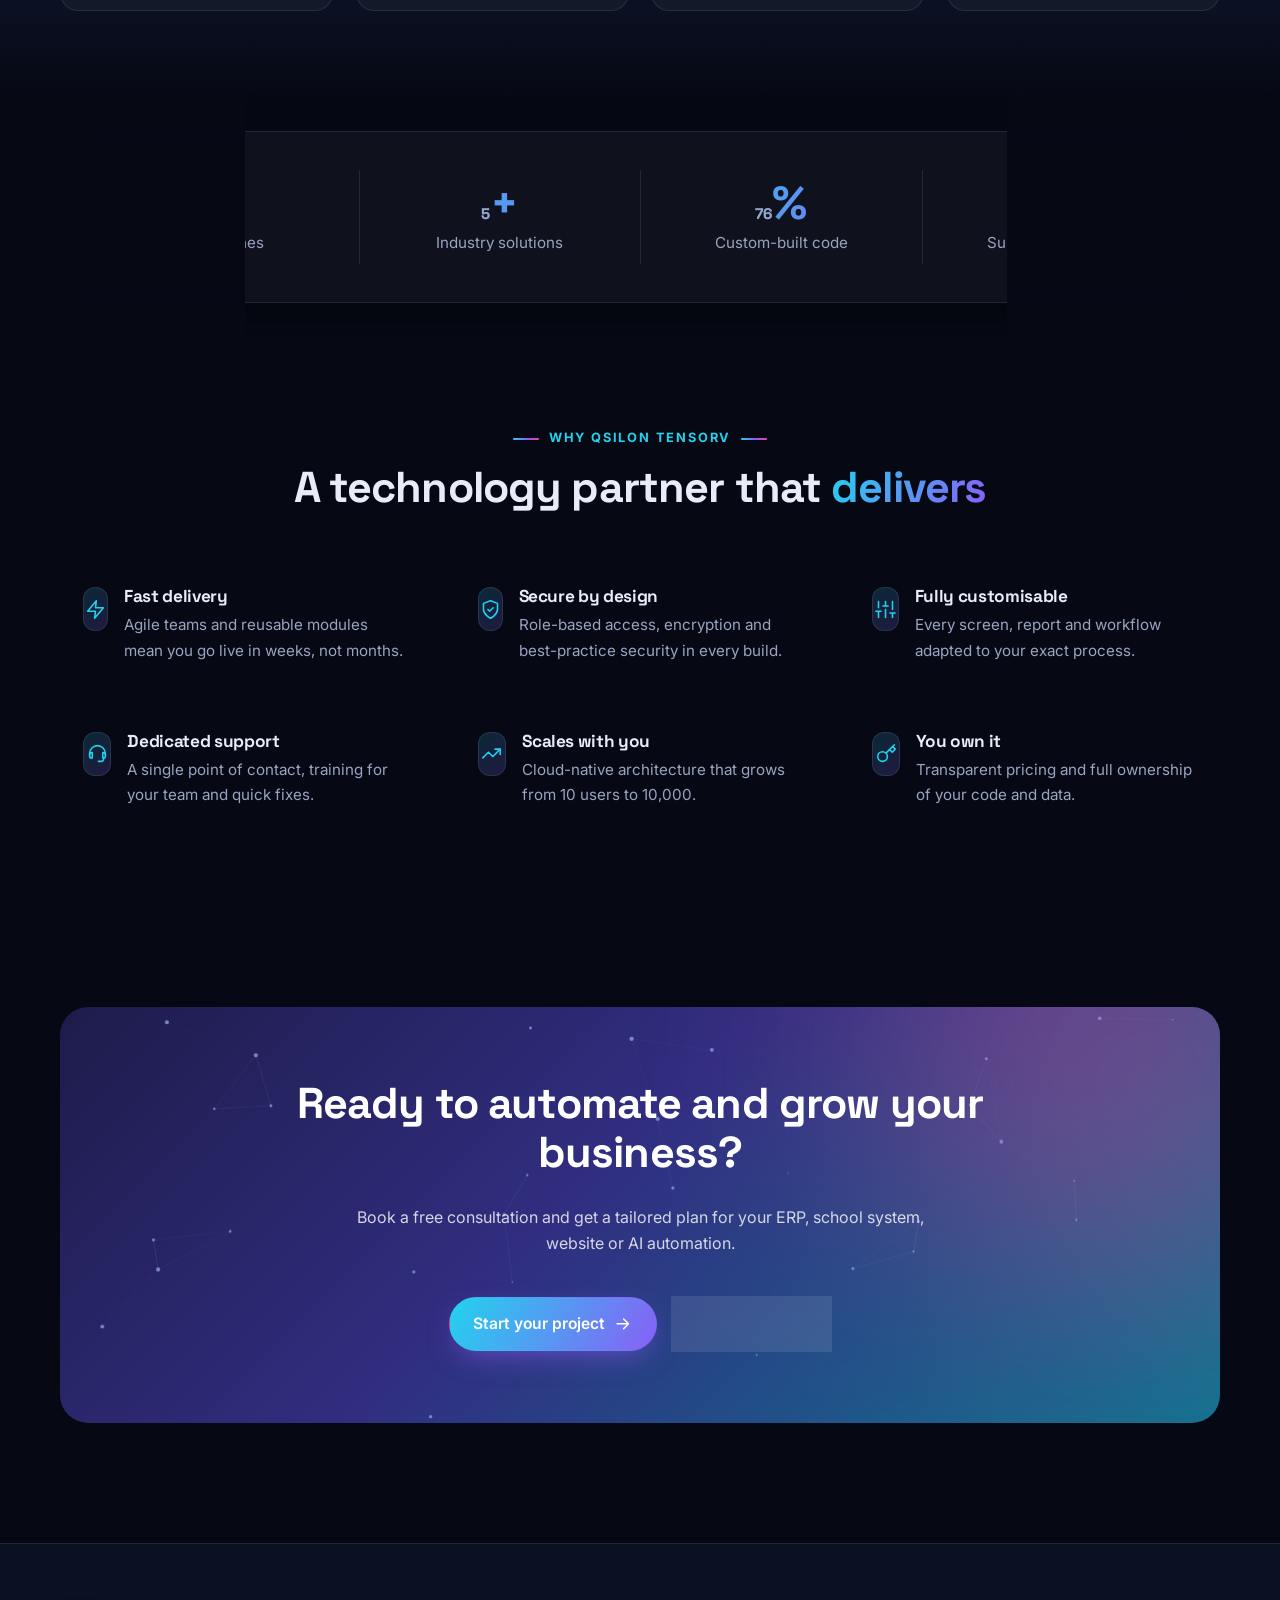
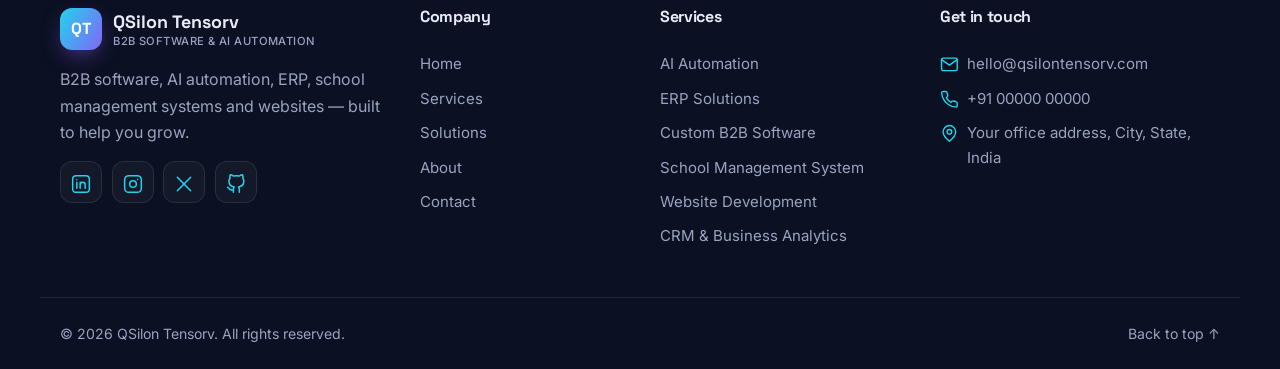
==== commit e10e7ae0: "Add hover and animation effects Cursor glow ring, 3D tilt and mouse spotlight on cards, magnetic but" ====
--- a/about.html
+++ b/about.html
@@ -22,5 +22,6 @@
   <noscript><p>Please enable JavaScript to view the QSilon Tensorv website.</p></noscript>
   <script src="assets/js/site-data.js"></script>
   <script src="assets/js/main.js"></script>
+  <script src="assets/js/effects.js"></script>
 </body>
 </html>
--- a/assets/css/style.css
+++ b/assets/css/style.css
@@ -279,7 +279,7 @@
 
 /* Features */
 .feature { display: flex; gap: 1rem; padding: 1.4rem; border-radius: var(--radius); border: 1px solid transparent; transition: background 0.3s, border-color 0.3s; }
-.feature:hover { background: var(--surface); border-color: var(--border); }
+.feature:hover { background-color: var(--surface); border-color: var(--border); }
 .feature h3 { margin-bottom: 0.35rem; font-size: 1.08rem; }
 .feature p { color: var(--muted); font-size: 0.95rem; margin: 0; }
 
@@ -424,3 +424,185 @@
   .ind { padding: 0.9rem; font-size: 0.9rem; }
   .cta { padding: 3rem 1.3rem; }
 }
+
+/* ==========================================================================
+   Interactive effects (assets/js/effects.js)
+   ========================================================================== */
+@property --so { syntax: "<number>"; inherits: false; initial-value: 0; }
+
+/* Page loader + page transitions */
+.loader {
+  position: fixed; inset: 0; z-index: 1000; display: grid; place-items: center;
+  background: var(--bg); transition: opacity .6s ease, visibility .6s;
+}
+.loader.done { opacity: 0; visibility: hidden; }
+.loader-mark {
+  width: 72px; height: 72px; border-radius: 20px; display: grid; place-items: center;
+  background: var(--grad); background-size: 200% 200%; color: #fff;
+  font: 700 1.5rem var(--display); letter-spacing: .02em;
+  animation: loaderPulse 1.1s ease-in-out infinite, gradShift 2s linear infinite;
+  box-shadow: 0 0 0 0 rgba(139, 92, 246, .6);
+}
+@keyframes loaderPulse {
+  0% { transform: scale(.92); box-shadow: 0 0 0 0 rgba(139, 92, 246, .55); }
+  70% { transform: scale(1); box-shadow: 0 0 0 26px rgba(139, 92, 246, 0); }
+  100% { transform: scale(.92); box-shadow: 0 0 0 0 rgba(139, 92, 246, 0); }
+}
+#app { transition: opacity .28s ease, transform .28s ease; }
+body.leaving #app { opacity: 0; transform: translateY(-10px); }
+
+/* Scroll progress */
+.progress {
+  position: fixed; top: 0; left: 0; right: 0; height: 3px; z-index: 200;
+  background: var(--grad); transform: scaleX(0); transform-origin: left; pointer-events: none;
+  box-shadow: 0 0 12px rgba(139, 92, 246, .8);
+}
+
+/* Animated gradient text */
+.grad, .rotator, .stat strong { background-size: 200% auto; animation: gradShift 6s linear infinite; }
+@keyframes gradShift { to { background-position: 200% center; } }
+
+/* Hero headline word reveal */
+.split .w { display: inline-block; opacity: 0; transform: translateY(.55em) rotate(3deg); filter: blur(6px); }
+body.loaded .split .w { animation: wordIn .8s cubic-bezier(.2,.8,.2,1) forwards; animation-delay: calc(.15s + var(--wi) * 70ms); }
+body.loaded .split .grad.w { animation: wordIn .8s cubic-bezier(.2,.8,.2,1) forwards, gradShift 6s linear infinite; animation-delay: calc(.15s + var(--wi) * 70ms), 0s; }
+@keyframes wordIn { to { opacity: 1; transform: none; filter: blur(0); } }
+
+/* Particle canvas */
+.hero, .page-header { position: relative; overflow: hidden; }
+.cta > .fx-canvas { border-radius: inherit; }
+.fx-canvas { position: absolute; inset: 0; width: 100%; height: 100%; pointer-events: none; z-index: 0; opacity: .9; }
+.hero > .container, .page-header > .container { position: relative; z-index: 1; }
+.page-header::after {
+  content: ""; position: absolute; left: 50%; top: 0; width: 700px; height: 340px; translate: -50% -40%;
+  background: var(--grad); filter: blur(120px); opacity: .22; border-radius: 50%; pointer-events: none;
+  animation: float 10s ease-in-out infinite;
+}
+
+/* Hero parallax (uses `translate` so it stacks with the float animation) */
+.hero .orb, .hero .dash, .hero .float { translate: var(--px, 0) var(--py, 0); transition: translate .4s cubic-bezier(.2,.8,.2,1); }
+.orb { animation: float 9s ease-in-out infinite, hue 12s linear infinite; }
+@keyframes hue { to { filter: blur(90px) hue-rotate(360deg); } }
+.dash::after {
+  content: ""; position: absolute; inset: -1px; border-radius: inherit; padding: 1px; pointer-events: none;
+  background: conic-gradient(from var(--ang, 0deg), transparent 0 70%, var(--c1), var(--c2), transparent);
+  -webkit-mask: linear-gradient(#000 0 0) content-box, linear-gradient(#000 0 0);
+  -webkit-mask-composite: xor; mask-composite: exclude; animation: spinBorder 5s linear infinite;
+}
+@property --ang { syntax: "<angle>"; inherits: false; initial-value: 0deg; }
+@keyframes spinBorder { to { --ang: 360deg; } }
+.dash-bars i { transition: filter .25s, transform .25s; }
+.dash-bars i:hover { filter: brightness(1.3); transform: scaleY(1.06); }
+.dash-rows div { transition: transform .25s, border-color .25s, background .25s; }
+.dash-rows div:hover { transform: translateX(6px); border-color: var(--c1); background: var(--surface-2); }
+
+/* Mouse spotlight on cards */
+.spot {
+  background-image: radial-gradient(420px circle at var(--mx, 50%) var(--my, 50%), rgba(139, 92, 246, calc(var(--so) * .16)), rgba(34, 211, 238, calc(var(--so) * .05)) 40%, transparent 70%);
+  transition: --so .35s ease, transform .35s cubic-bezier(.2,.8,.2,1), border-color .3s, box-shadow .3s, opacity .8s;
+}
+.spot:hover { --so: 1; }
+.card, .ind, .detail-art, .dash { transform-style: preserve-3d; will-change: transform; }
+.card:hover { box-shadow: 0 30px 70px -25px rgba(139, 92, 246, .45); }
+
+/* Icon micro-interactions */
+.ic-wrap { transition: transform .45s cubic-bezier(.2,.8,.2,1), background .3s, color .3s, box-shadow .3s; }
+.card:hover .ic-wrap, .step:hover .ic-wrap, .feature:hover .ic-wrap, .info-card:hover .ic-wrap {
+  transform: translateZ(30px) rotate(-8deg) scale(1.08);
+  background: var(--grad); color: #fff; box-shadow: 0 12px 30px -10px rgba(139, 92, 246, .8);
+}
+.card h3, .feature h3 { transition: color .3s; }
+.card:hover h3, .feature:hover h3 { color: var(--c1); }
+.ind .ic { transition: transform .4s cubic-bezier(.2,.8,.2,1); }
+.ind:hover .ic { transform: scale(1.25) rotate(-10deg); }
+.chips span { transition: transform .2s, background .2s, border-color .2s; }
+.chips span:hover { transform: translateY(-2px); background: rgba(139, 92, 246, .25); border-color: var(--c2); }
+.big-ic { transition: transform .4s, box-shadow .4s; }
+.detail:hover .big-ic { box-shadow: 0 35px 80px -15px rgba(34, 211, 238, .7); }
+.checks li { transition: transform .25s; }
+.checks li:hover { transform: translateX(5px); }
+.step-n { transition: letter-spacing .3s, color .3s; }
+.step:hover .step-n { letter-spacing: .3em; color: var(--c1); }
+.stat { transition: transform .3s; }
+.stat:hover { transform: translateY(-4px) scale(1.04); }
+
+/* Buttons: shine sweep, glow follow, ripple */
+.btn { position: relative; overflow: hidden; isolation: isolate; transition: transform .25s cubic-bezier(.2,.8,.2,1), box-shadow .25s, background .25s; }
+.btn-primary { background-size: 200% auto; }
+.btn-primary:hover { background-position: right center; }
+.btn::before {
+  content: ""; position: absolute; inset: 0; z-index: -1; opacity: 0; transition: opacity .3s;
+  background: radial-gradient(120px circle at var(--bx, 50%) var(--by, 50%), rgba(255, 255, 255, .35), transparent 70%);
+}
+.btn:hover::before { opacity: 1; }
+.btn-primary::after {
+  content: ""; position: absolute; top: 0; left: -75%; width: 50%; height: 100%; z-index: -1;
+  background: linear-gradient(100deg, transparent, rgba(255, 255, 255, .45), transparent); transform: skewX(-20deg);
+}
+.btn-primary:hover::after { animation: shine .8s ease; }
+@keyframes shine { to { left: 130%; } }
+.ripple {
+  position: absolute; width: 10px; height: 10px; margin: -5px 0 0 -5px; border-radius: 50%; pointer-events: none;
+  background: rgba(255, 255, 255, .5); animation: ripple .65s ease-out forwards; z-index: -1;
+}
+@keyframes ripple { to { transform: scale(30); opacity: 0; } }
+.hero .btn-primary { animation: btnGlow 3s ease-in-out infinite; }
+@keyframes btnGlow { 50% { box-shadow: 0 10px 40px -6px rgba(34, 211, 238, .75); } }
+
+/* Nav link underline + logo */
+.nav a:not(.btn) { position: relative; }
+.nav a:not(.btn)::after {
+  content: ""; position: absolute; left: 50%; right: 50%; bottom: 4px; height: 2px; border-radius: 2px;
+  background: var(--grad); transition: left .3s, right .3s;
+}
+.nav a:not(.btn):hover::after, .nav a.active::after { left: 18%; right: 18%; }
+.logo-mark { transition: transform .5s cubic-bezier(.2,.8,.2,1); background-size: 200% 200%; animation: gradShift 6s linear infinite; }
+.logo:hover .logo-mark { transform: rotate(-12deg) scale(1.08); }
+.foot-grid > div:not(:first-child) a { transition: color .2s, transform .2s; }
+.foot-grid > div:not(:first-child) a:hover { transform: translateX(4px); }
+
+/* Eyebrow line */
+.eyebrow { position: relative; padding-left: 0; }
+.sec-head .eyebrow::before, .sec-head .eyebrow::after {
+  content: ""; display: inline-block; width: 26px; height: 2px; vertical-align: middle; margin: 0 .6rem;
+  background: var(--grad); border-radius: 2px; transform: scaleX(0); transition: transform .8s .3s cubic-bezier(.2,.8,.2,1);
+}
+.sec-head.in .eyebrow::before { transform-origin: right; transform: scaleX(1); }
+.sec-head.in .eyebrow::after { transform-origin: left; transform: scaleX(1); }
+
+/* Process line draws itself */
+.steps::before { transform: scaleX(0); transform-origin: left; transition: transform 1.6s cubic-bezier(.2,.8,.2,1); }
+.steps:has(.step.in)::before { transform: scaleX(1); }
+
+/* WhatsApp pulse */
+.wa-float::before {
+  content: ""; position: absolute; inset: 0; border-radius: 50%; background: #22c55e; z-index: -1;
+  animation: waPulse 2.2s ease-out infinite;
+}
+@keyframes waPulse { to { transform: scale(1.8); opacity: 0; } }
+
+/* Custom cursor (mouse devices only) */
+.cursor-dot, .cursor-ring { position: fixed; top: 0; left: 0; pointer-events: none; z-index: 999; opacity: 0; transition: opacity .3s; }
+.cursor-on .cursor-dot, .cursor-on .cursor-ring { opacity: 1; }
+.cursor-dot { width: 6px; height: 6px; margin: -3px 0 0 -3px; border-radius: 50%; background: var(--c1); box-shadow: 0 0 10px var(--c1); }
+.cursor-ring {
+  width: 36px; height: 36px; margin: -18px 0 0 -18px; border-radius: 50%;
+  border: 1.5px solid rgba(139, 92, 246, .7);
+  transition: opacity .3s, width .3s, height .3s, margin .3s, background .3s, border-color .3s;
+}
+.cursor-ring.hover { width: 64px; height: 64px; margin: -32px 0 0 -32px; background: rgba(139, 92, 246, .1); border-color: var(--c1); }
+.cursor-ring.text { width: 4px; height: 28px; margin: -14px 0 0 -2px; border-radius: 2px; background: var(--c1); border-color: transparent; }
+.cursor-ring.press { width: 26px; height: 26px; margin: -13px 0 0 -13px; background: rgba(34, 211, 238, .25); }
+
+/* More reveal variety */
+.detail.reveal { transform: translateY(40px) scale(.97); }
+.detail.reveal .detail-art { transition: transform 1s cubic-bezier(.2,.8,.2,1); transform: translateX(-30px); }
+.detail.flip.reveal .detail-art { transform: translateX(30px); }
+.detail.reveal.in .detail-art { transform: none; }
+.ind.reveal { transform: translateY(20px) scale(.9); }
+.ind.reveal.in { transform: none; }
+
+@media (prefers-reduced-motion: reduce) {
+  .split .w { opacity: 1; transform: none; filter: none; }
+  .loader, .cursor-dot, .cursor-ring { display: none; }
+}
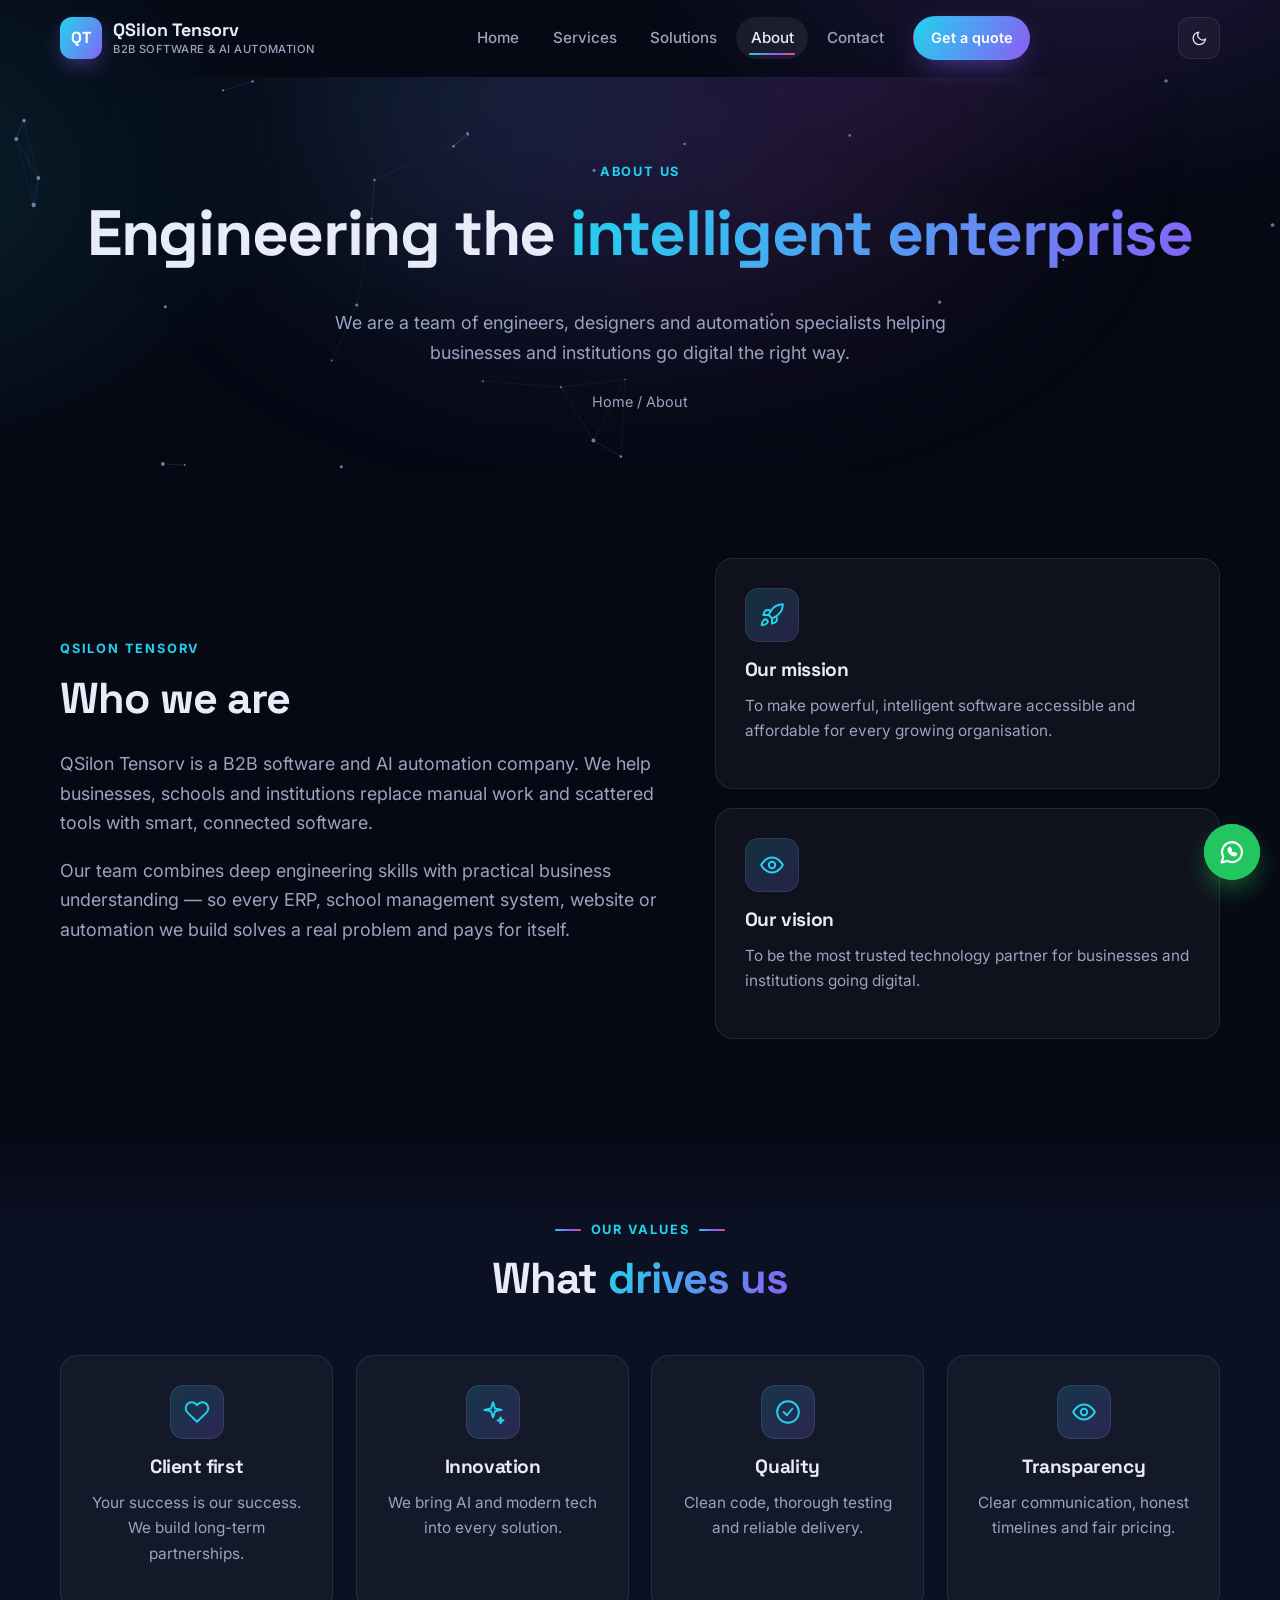
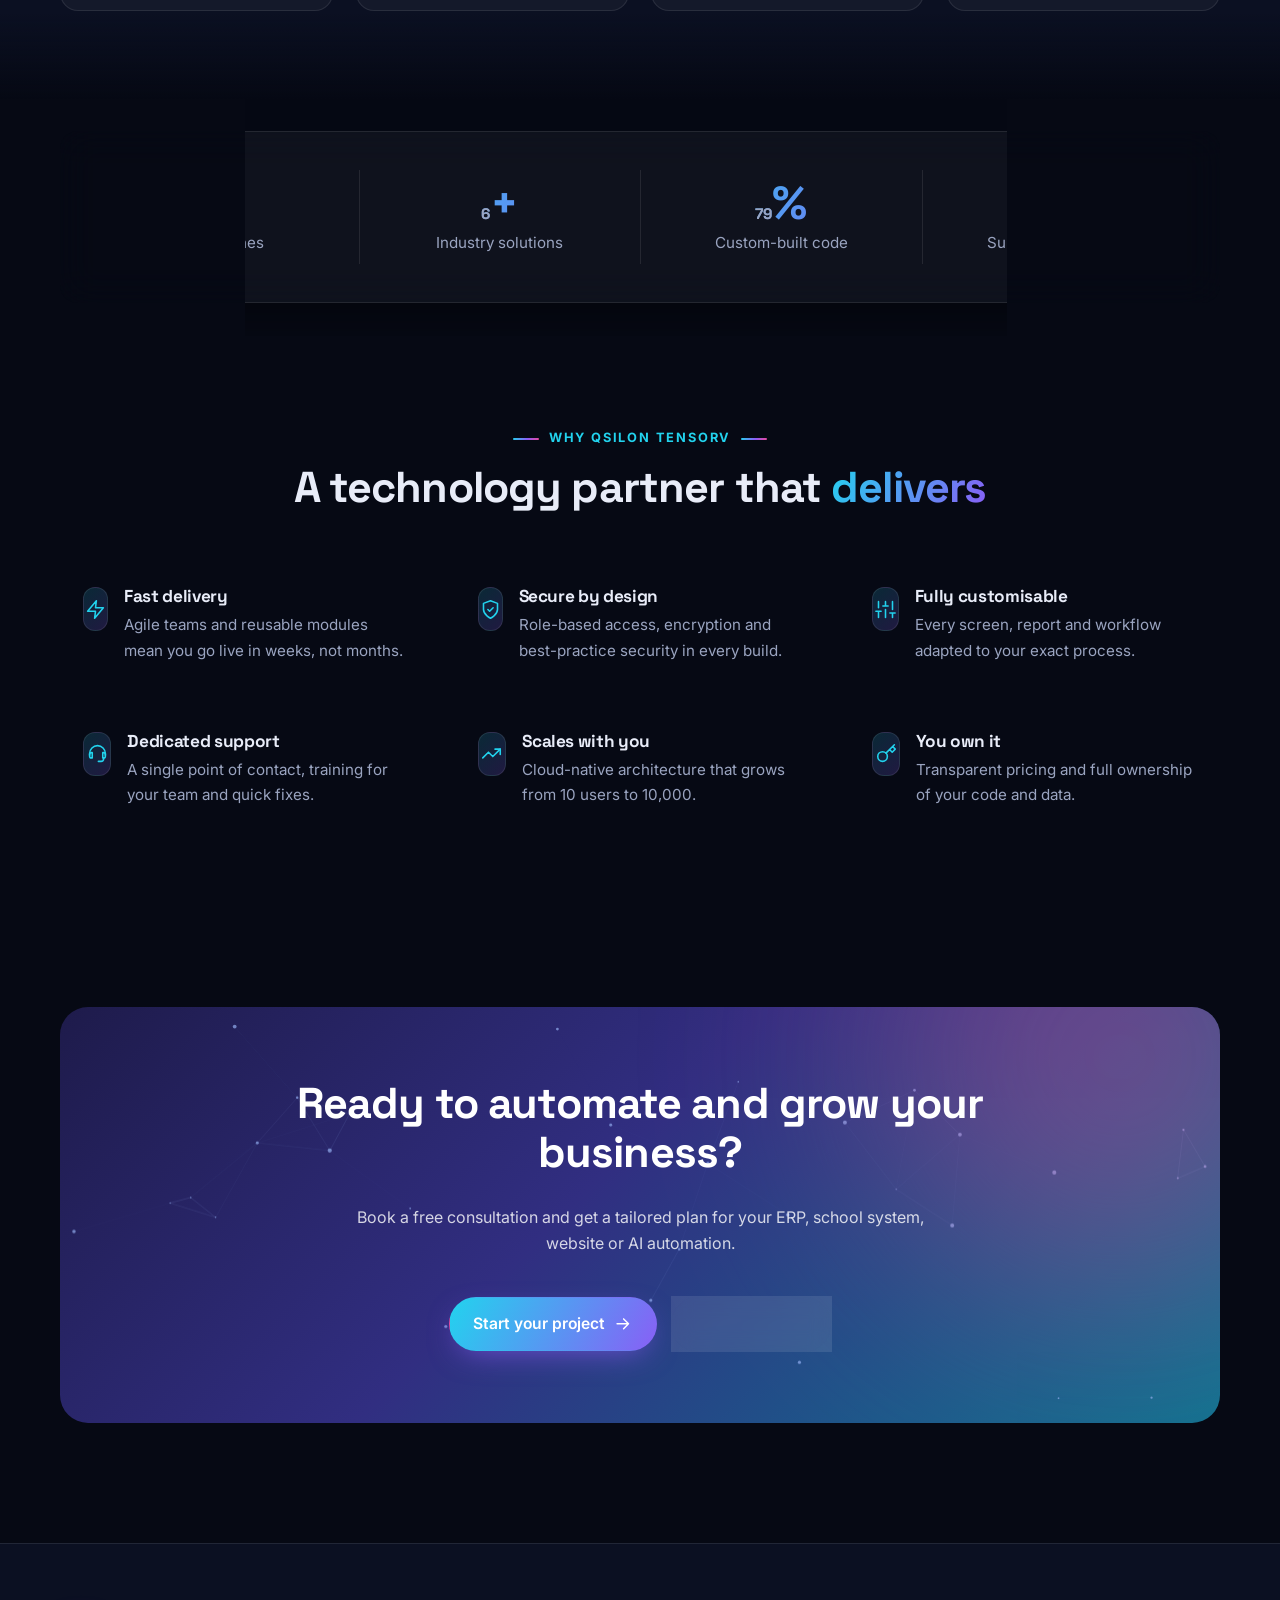
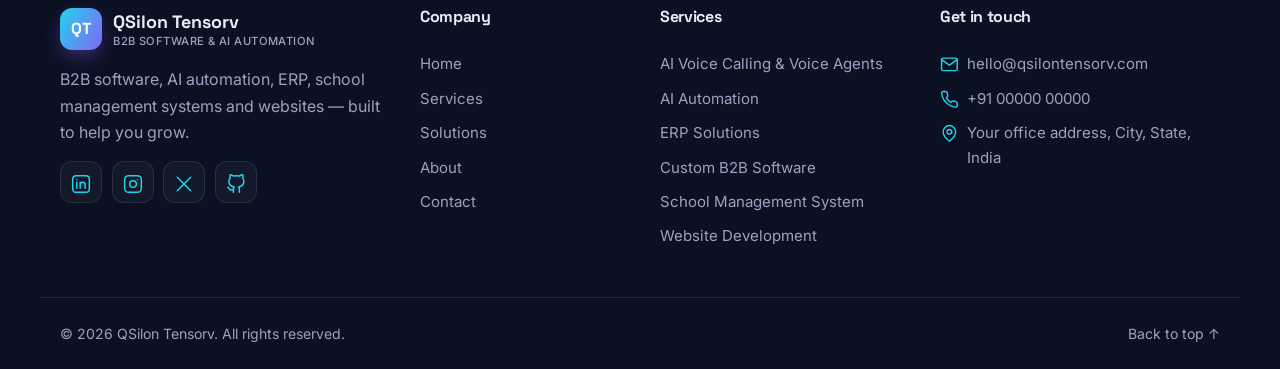
==== commit 19cb6da3: "Add animated product screens to service details Each service on the Services page now shows a live i" ====
--- a/about.html
+++ b/about.html
@@ -21,6 +21,7 @@
   <div id="app"></div>
   <noscript><p>Please enable JavaScript to view the QSilon Tensorv website.</p></noscript>
   <script src="assets/js/site-data.js"></script>
+  <script src="assets/js/mockups.js"></script>
   <script src="assets/js/main.js"></script>
   <script src="assets/js/effects.js"></script>
 </body>
--- a/assets/css/style.css
+++ b/assets/css/style.css
@@ -606,3 +606,253 @@
   .split .w { opacity: 1; transform: none; filter: none; }
   .loader, .cursor-dot, .cursor-ring { display: none; }
 }
+
+/* Featured (wide) cards — set `featured: true` on a service or solution */
+.grid > .featured { grid-column: 1 / -1; }
+.card.featured {
+  display: grid; grid-template-columns: auto 1fr; column-gap: 1.6rem; align-items: start;
+  padding: 2.2rem; border-color: color-mix(in srgb, var(--c2) 45%, transparent);
+  background-color: color-mix(in srgb, var(--c2) 8%, transparent);
+}
+.card.featured::before { opacity: .7; }
+.card.featured > * { grid-column: 2; }
+.card.featured > .ic-wrap, .card.featured > .sol-top { grid-column: 1; grid-row: 1 / span 6; }
+.card.featured.sol > .sol-top { flex-direction: column; gap: .8rem; }
+.card.featured .ic-wrap { width: 72px; height: 72px; border-radius: 20px; background: var(--grad); color: #fff; margin: 0; }
+.card.featured .ic-wrap .ic { width: 34px; height: 34px; animation: voicePulse 1.6s ease-in-out infinite; }
+.card.featured h3 { font-size: 1.45rem; }
+.card.featured p { max-width: 780px; }
+.card.featured .chips { margin: .2rem 0 1rem; }
+@keyframes voicePulse { 50% { transform: scale(1.12); } }
+.new-badge {
+  display: inline-block; justify-self: start; width: max-content; margin-bottom: .6rem; padding: .2rem .65rem; border-radius: 999px;
+  font: 700 .7rem var(--font); letter-spacing: .08em; text-transform: uppercase; color: #fff;
+  background: linear-gradient(90deg, var(--c3), var(--c2)); box-shadow: 0 6px 18px -6px rgba(236, 72, 153, .8);
+  animation: badgeGlow 2s ease-in-out infinite;
+}
+.tag .new-badge { margin: 0 .45rem 0 0; padding: .1rem .45rem; font-size: .62rem; vertical-align: 1px; }
+@keyframes badgeGlow { 50% { box-shadow: 0 6px 24px -2px rgba(236, 72, 153, .9); } }
+@media (max-width: 640px) {
+  .card.featured { display: block; padding: 1.6rem; }
+  .card.featured .ic-wrap { margin-bottom: 1rem; }
+  .card.featured.sol > .sol-top { flex-direction: row; }
+}
+@media (prefers-reduced-motion: reduce) { .card.featured .ic-wrap .ic, .new-badge { animation: none; } }
+
+/* ==========================================================================
+   Service illustrations (assets/js/mockups.js)
+   ========================================================================== */
+.detail-art.has-img { padding: 0; }
+.detail-img { position: relative; z-index: 1; width: 100%; height: 100%; object-fit: cover; border-radius: inherit; }
+.mock {
+  position: absolute; inset: 7%; z-index: 1; display: flex; flex-direction: column; justify-content: center; gap: .7rem;
+  font-size: clamp(.58rem, 1.05vw, .8rem); line-height: 1.35; color: var(--text);
+}
+.mock .ic { width: 1.3em; height: 1.3em; }
+.mock small { color: var(--muted); font-size: .85em; }
+.m-win, .m-card, .m-phone, .m-transcript, .m-node, .m-log, .m-canvas {
+  background: color-mix(in srgb, var(--bg) 82%, transparent); border: 1px solid var(--border);
+  border-radius: 14px; box-shadow: 0 18px 40px -20px rgba(0, 0, 0, .55);
+}
+.m-win { overflow: hidden; height: 100%; display: flex; flex-direction: column; }
+.m-bar { display: flex; align-items: center; gap: 5px; padding: .6em .9em; border-bottom: 1px solid var(--border); background: var(--surface); }
+.m-bar > i { width: .7em; height: .7em; border-radius: 50%; background: #ef4444; }
+.m-bar > i:nth-child(2) { background: #f59e0b; }
+.m-bar > i:nth-child(3) { background: #22c55e; }
+.m-bar > span { margin-left: .6em; color: var(--muted); font-size: .9em; }
+.m-body { flex: 1; padding: .9em; display: flex; flex-direction: column; gap: .7em; min-height: 0; }
+.m-t-head { display: flex; align-items: center; gap: .4em; font-weight: 600; color: var(--c1); margin-bottom: .2em; }
+
+/* Animate pieces in when the section is revealed, then loop */
+@keyframes mIn { from { opacity: 0; transform: translateY(8px); } to { opacity: 1; transform: none; } }
+@keyframes mLoop { 0%, 4% { opacity: 0; transform: translateY(8px); } 10%, 88% { opacity: 1; transform: none; } 96%, 100% { opacity: 0; } }
+
+/* --- Voice call --- */
+.m-voice { flex-direction: row; align-items: stretch; gap: 4%; }
+.m-phone { flex: 0 0 42%; display: flex; flex-direction: column; align-items: center; justify-content: center; gap: .45em; padding: 1em .8em; text-align: center; }
+.m-phone strong { font-size: 1.15em; }
+.m-call-top { width: 100%; display: flex; justify-content: space-between; font-size: .85em; }
+.m-live { display: flex; align-items: center; gap: .35em; color: #22c55e; font-weight: 600; }
+.m-live b { width: .55em; height: .55em; border-radius: 50%; background: #22c55e; animation: pulse 1.6s infinite; }
+.m-timer { font-variant-numeric: tabular-nums; color: var(--muted); }
+.m-avatar { position: relative; width: 4.6em; height: 4.6em; border-radius: 50%; display: grid; place-items: center; background: var(--grad); color: #fff; margin: .5em 0 .3em; }
+.m-avatar .ic { width: 2em; height: 2em; }
+.m-avatar::before, .m-avatar::after { content: ""; position: absolute; inset: 0; border-radius: 50%; border: 2px solid var(--c2); animation: callRing 2s ease-out infinite; }
+.m-avatar::after { animation-delay: 1s; }
+@keyframes callRing { to { transform: scale(1.7); opacity: 0; } }
+.m-wave { display: flex; align-items: center; gap: 3px; height: 2.6em; margin: .4em 0; }
+.m-wave i { width: 3px; height: 100%; border-radius: 3px; background: var(--grad); animation: wave 1s ease-in-out infinite alternate; animation-delay: var(--d); transform-origin: center; }
+@keyframes wave { from { transform: scaleY(.15); } to { transform: scaleY(1); } }
+.m-call-btns { display: flex; gap: .7em; margin-top: .3em; }
+.m-call-btns span { width: 2.4em; height: 2.4em; border-radius: 50%; display: grid; place-items: center; background: var(--surface-2); border: 1px solid var(--border); }
+.m-call-btns .end { background: #ef4444; color: #fff; border-color: transparent; transform: rotate(135deg); }
+.m-transcript { flex: 1; padding: .9em; display: flex; flex-direction: column; gap: .55em; overflow: hidden; }
+.m-transcript .b { margin: 0; padding: .6em .8em; border-radius: 12px; max-width: 92%; opacity: 0; }
+.m-transcript .ai { background: rgba(139, 92, 246, .16); border: 1px solid rgba(139, 92, 246, .3); border-top-left-radius: 3px; }
+.m-transcript .user { align-self: flex-end; background: rgba(34, 211, 238, .14); border: 1px solid rgba(34, 211, 238, .3); border-top-right-radius: 3px; }
+.m-chip { align-self: flex-start; display: flex; align-items: center; gap: .35em; padding: .45em .7em; border-radius: 999px; background: rgba(34, 197, 94, .15); color: #22c55e; font-weight: 600; opacity: 0; }
+.detail.in .m-transcript .b, .detail.in .m-chip { animation: mLoop 11s ease infinite; animation-delay: var(--t); }
+
+/* --- Automation flow --- */
+.m-nodes { display: flex; align-items: center; }
+.m-node { flex: 1; min-width: 0; display: flex; flex-direction: column; align-items: center; gap: .25em; padding: .8em .3em; text-align: center; opacity: 0; }
+.m-node .ic { width: 2em; height: 2em; padding: .35em; border-radius: 10px; background: var(--grad); color: #fff; margin-bottom: .2em; }
+.m-node strong { font-size: .95em; }
+.detail.in .m-node { animation: mIn .6s ease forwards, nodeGlow 3.2s ease-in-out infinite; animation-delay: var(--d), calc(var(--d) + .6s); }
+@keyframes nodeGlow { 0%, 30%, 100% { border-color: var(--border); } 15% { border-color: var(--c1); box-shadow: 0 0 22px -4px rgba(34, 211, 238, .7); } }
+.m-link { flex: 0 0 7%; height: 2px; background: var(--border); position: relative; }
+.m-link b { position: absolute; top: -3px; left: 0; width: 8px; height: 8px; border-radius: 50%; background: var(--c1); box-shadow: 0 0 10px var(--c1); animation: flowDot 1.6s linear infinite; animation-delay: var(--d); }
+@keyframes flowDot { to { left: calc(100% - 8px); } }
+.m-log { padding: .8em; display: grid; gap: .4em; }
+.m-log div { display: flex; align-items: center; gap: .5em; opacity: 0; }
+.m-log .ic { color: #22c55e; }
+.m-log em { margin-left: auto; font-style: normal; color: var(--muted); }
+.detail.in .m-log div { animation: mLoop 8s ease infinite; animation-delay: var(--t); }
+
+/* --- ERP --- */
+.m-erp { display: flex; gap: .8em; height: 100%; }
+.m-erp aside { display: flex; flex-direction: column; gap: .5em; }
+.m-erp aside span { width: 2.2em; height: 2.2em; display: grid; place-items: center; border-radius: 8px; color: var(--muted); }
+.m-erp aside .on { background: var(--grad); color: #fff; }
+.m-erp-main { flex: 1; min-width: 0; display: flex; flex-direction: column; gap: .7em; }
+.m-kpis { display: grid; grid-template-columns: repeat(3, 1fr); gap: .5em; }
+.m-kpis div { padding: .55em .65em; border-radius: 10px; background: var(--surface); border: 1px solid var(--border); display: flex; flex-direction: column; }
+.m-kpis strong { font-family: var(--display); font-size: 1.3em; }
+.m-kpis em { font-style: normal; font-size: .8em; font-weight: 600; }
+.up { color: #22c55e; } .down { color: #f59e0b; }
+.m-chart { width: 100%; flex: 1; min-height: 3em; }
+.m-chart .line { stroke-dasharray: 400; stroke-dashoffset: 400; }
+.detail.in .m-chart .line { animation: draw 2s .3s ease forwards; }
+@keyframes draw { to { stroke-dashoffset: 0; } }
+.m-table div { display: grid; grid-template-columns: 1fr 1.6fr auto; gap: .5em; padding: .35em 0; border-top: 1px solid var(--border); align-items: center; }
+.m-table b, .m-col b { font-size: .8em; padding: .1em .55em; border-radius: 999px; }
+.ok { background: rgba(34, 197, 94, .15); color: #22c55e; }
+.warn { background: rgba(245, 158, 11, .15); color: #f59e0b; }
+
+/* --- Code editor --- */
+.m-code { font-family: ui-monospace, "SFMono-Regular", Menlo, Consolas, monospace; font-size: .95em; display: flex; flex-direction: column; gap: .25em; }
+.m-code .ln { display: flex; gap: 1em; white-space: pre; overflow: hidden; }
+.m-code .ln code { font: inherit; clip-path: inset(0 100% 0 0); }
+.detail.in .m-code .ln code { animation: type 1s steps(30) forwards; animation-delay: var(--t); }
+@keyframes type { to { clip-path: inset(0 0 0 0); } }
+.m-code ln-n { color: var(--muted); opacity: .5; min-width: 1.2em; text-align: right; }
+.m-code kw { color: #c084fc; } .m-code va { color: #67e8f9; } .m-code fn { color: #fbbf24; } .m-code st { color: #86efac; }
+:root[data-theme="light"] .m-code kw { color: #7c3aed; } :root[data-theme="light"] .m-code va { color: #0e7490; }
+:root[data-theme="light"] .m-code fn { color: #b45309; } :root[data-theme="light"] .m-code st { color: #15803d; }
+.m-resp { margin-top: auto; display: flex; gap: .7em; align-items: center; padding: .55em .7em; border-radius: 8px; background: var(--surface); border: 1px solid var(--border); opacity: 0; overflow: hidden; white-space: nowrap; }
+.m-resp b { color: #22c55e; } .m-resp em { margin-left: auto; color: var(--muted); font-style: normal; }
+.detail.in .m-resp { animation: mIn .5s 3.2s ease forwards; }
+
+/* --- School --- */
+.m-school { flex-direction: row; align-items: stretch; gap: 4%; }
+.m-card { padding: 1em; display: flex; flex-direction: column; gap: .7em; }
+.m-student { flex: 0 0 42%; align-items: center; text-align: center; justify-content: space-between; }
+.m-st-head { display: flex; align-items: center; gap: .6em; text-align: left; align-self: stretch; }
+.m-st-head div { display: flex; flex-direction: column; }
+.m-initials { width: 2.6em; height: 2.6em; border-radius: 50%; display: grid; place-items: center; background: var(--grad); color: #fff; font-weight: 700; flex-shrink: 0; }
+.m-ring { --v: 0; width: 6.5em; height: 6.5em; border-radius: 50%; display: grid; place-content: center; text-align: center;
+  background: radial-gradient(closest-side, color-mix(in srgb, var(--bg) 92%, transparent) 78%, transparent 80% 100%), conic-gradient(var(--c1) calc(var(--v) * 1%), var(--border) 0); }
+.m-ring span { font-family: var(--display); font-size: 1.5em; font-weight: 700; line-height: 1; }
+@property --v { syntax: "<number>"; inherits: false; initial-value: 0; }
+.detail.in .m-ring { animation: ring 1.6s .3s ease forwards; }
+@keyframes ring { to { --v: 94; } }
+.m-fee { display: flex; align-items: center; gap: .4em; color: #22c55e; font-weight: 600; }
+.m-tt { flex: 1; }
+.m-tt > div:not(.m-t-head):not(.m-note) { display: flex; align-items: center; gap: .7em; padding: .45em .6em; border-radius: 8px; border: 1px solid transparent; }
+.m-tt em { font-style: normal; color: var(--muted); font-variant-numeric: tabular-nums; }
+.m-tt .now { background: rgba(139, 92, 246, .14); border-color: rgba(139, 92, 246, .35) !important; }
+.m-tt .now b { margin-left: auto; font-size: .75em; padding: .1em .5em; border-radius: 999px; background: var(--c2); color: #fff; animation: pulse 2s infinite; }
+.m-note { margin-top: auto; display: flex; align-items: center; gap: .4em; padding: .5em .6em; border-radius: 8px; background: rgba(34, 211, 238, .1); color: var(--c1); opacity: 0; }
+.detail.in .m-note { animation: mLoop 6s 1s ease infinite; }
+
+/* --- Website --- */
+.m-browser { height: auto; flex: 1; }
+.m-url { flex: 1; margin-left: .8em; display: flex; align-items: center; gap: .4em; padding: .25em .7em; border-radius: 999px; background: var(--bg); color: var(--muted); font-size: .9em; }
+.m-url .ic { color: #22c55e; width: 1em; height: 1em; }
+.m-site { padding: .9em; display: flex; flex-direction: column; gap: .8em; }
+.m-site i, .m-site span, .m-site b, .m-site em, .m-site u { display: block; border-radius: 4px; background: var(--surface-2); }
+.m-nav { display: flex; gap: .6em; align-items: center; }
+.m-nav b { width: 2em; height: 1em; background: var(--grad); }
+.m-nav span { width: 2.6em; height: .45em; } .m-nav span:first-of-type { margin-left: auto; }
+.m-nav em { width: 3.6em; height: 1.3em; border-radius: 999px; background: var(--grad); }
+.m-hero-s { display: grid; grid-template-columns: 1.2fr 1fr; gap: .9em; align-items: center; }
+.m-hero-s > div:first-child { display: flex; flex-direction: column; gap: .45em; }
+.m-hero-s i { height: .9em; } .m-hero-s i.t { height: .45em; opacity: .7; } .m-hero-s i.g { background: var(--grad); }
+.m-hero-s u { width: 5em; height: 1.5em; border-radius: 999px; background: var(--grad); margin-top: .3em; }
+.m-img { aspect-ratio: 4 / 3; border-radius: 10px; background: linear-gradient(135deg, rgba(34, 211, 238, .35), rgba(139, 92, 246, .45), rgba(236, 72, 153, .35)); background-size: 200% 200%; animation: gradShift 5s linear infinite; }
+.w60 { width: 60%; } .w70 { width: 70%; } .w80 { width: 80%; } .w90 { width: 90%; }
+.m-cards { display: grid; grid-template-columns: repeat(3, 1fr); gap: .6em; }
+.m-cards > div { padding: .6em; border-radius: 8px; border: 1px solid var(--border); display: flex; flex-direction: column; gap: .35em; }
+.m-cards span { width: 1.6em; height: 1.6em; border-radius: 6px; background: rgba(139, 92, 246, .35) !important; }
+.m-cards i { height: .4em; } .m-cards i + i { width: 70%; }
+.detail.in .m-site > * { animation: mIn .6s ease both; }
+.detail.in .m-site > :nth-child(2) { animation-delay: .25s; } .detail.in .m-site > :nth-child(3) { animation-delay: .5s; }
+.m-badges { display: flex; gap: .5em; justify-content: center; }
+.m-badges span { display: flex; align-items: center; gap: .3em; padding: .35em .75em; border-radius: 999px; background: color-mix(in srgb, var(--bg) 80%, transparent); border: 1px solid var(--border); font-weight: 600; }
+.m-badges .ic { color: var(--c1); }
+
+/* --- CRM --- */
+.m-kanban { flex: 1; display: grid; grid-template-columns: repeat(3, 1fr); gap: .6em; }
+.m-col { padding: .5em; border-radius: 10px; background: var(--surface); display: flex; flex-direction: column; gap: .45em; }
+.m-col h5 { margin: 0 0 .2em; font: 600 .9em var(--font); display: flex; justify-content: space-between; color: var(--muted); }
+.m-col h5 em { font-style: normal; background: var(--surface-2); padding: 0 .5em; border-radius: 999px; }
+.m-deal { padding: .5em .6em; border-radius: 8px; background: color-mix(in srgb, var(--bg) 85%, transparent); border: 1px solid var(--border); display: flex; flex-direction: column; opacity: 0; }
+.m-deal span { color: var(--c1); font-weight: 600; }
+.m-deal.won { border-color: rgba(34, 197, 94, .45); }
+.detail.in .m-deal { animation: mIn .5s ease forwards; animation-delay: var(--t); }
+.detail.in .m-deal.ghost { animation: dealMove 6s 2s ease-in-out infinite; }
+@keyframes dealMove { 0%, 15% { opacity: 0; transform: translateX(-120%) rotate(-4deg); } 35%, 85% { opacity: 1; transform: none; border-color: rgba(34, 197, 94, .6); } 100% { opacity: 0; } }
+.m-mini { display: flex; align-items: center; gap: .7em; }
+.m-mini div { flex: 1; height: .5em; border-radius: 999px; background: var(--surface-2); overflow: hidden; }
+.m-mini i { display: block; height: 100%; width: 0; border-radius: inherit; background: var(--grad); transition: width 1.6s .4s ease; }
+.detail.in .m-mini i { width: var(--w); }
+
+/* --- DevOps --- */
+.m-pipe { display: flex; align-items: center; gap: .5em; }
+.m-stage { flex: 1; display: flex; align-items: center; gap: .45em; padding: .55em .7em; border-radius: 10px; background: var(--surface); border: 1px solid var(--border); font-weight: 600; }
+.m-stage span { width: 1.6em; height: 1.6em; border-radius: 50%; display: grid; place-items: center; border: 2px solid var(--border); color: transparent; }
+.detail.in .m-stage span { animation: stageDone 6s ease infinite; animation-delay: var(--t); }
+@keyframes stageDone { 0%, 8% { border-color: var(--c1); border-top-color: transparent; transform: rotate(0); color: transparent; background: none; } 18% { transform: rotate(360deg); border-color: var(--c1); border-top-color: transparent; } 20%, 92% { background: #22c55e; border-color: #22c55e; color: #fff; transform: none; } 100% { background: none; color: transparent; } }
+.m-arrow { width: 1.2em; height: 2px; background: var(--border); flex-shrink: 0; }
+.m-term { flex: 1; padding: .7em .8em; border-radius: 10px; background: #050816; color: #a5f3fc; font-family: ui-monospace, Menlo, Consolas, monospace; font-size: .92em; display: flex; flex-direction: column; gap: .3em; }
+.m-term div { opacity: 0; } .m-term div:last-child { color: #4ade80; }
+.detail.in .m-term div { animation: mLoop 7s ease infinite; animation-delay: var(--t); }
+.m-uptime div { display: flex; gap: 2px; margin-top: .3em; }
+.m-uptime i { flex: 1; height: 1.2em; border-radius: 2px; background: #22c55e; opacity: .85; }
+.m-uptime i:nth-child(17) { background: #f59e0b; }
+
+/* --- UI / UX --- */
+.m-canvas { flex: 1; position: relative; display: flex; align-items: center; justify-content: center; gap: 5%; padding: 1em;
+  background-image: radial-gradient(var(--border) 1px, transparent 1px); background-size: 14px 14px; }
+.m-frame { width: 26%; aspect-ratio: 9 / 16; border-radius: 12px; border: 1px solid var(--border); background: color-mix(in srgb, var(--bg) 90%, transparent); padding: .7em .6em; display: flex; flex-direction: column; gap: .4em; }
+.m-frame i, .m-frame b, .m-frame span, .m-frame u { display: block; border-radius: 3px; background: var(--surface-2); }
+.m-frame b { height: .5em; width: 40%; background: var(--grad); }
+.m-frame i { height: .4em; }
+.m-frame span { flex: 1; border-radius: 6px; background: linear-gradient(135deg, rgba(34, 211, 238, .3), rgba(139, 92, 246, .4)); }
+.m-frame u { height: 1.3em; border-radius: 999px; background: var(--grad); }
+.m-frame.f1 { transform: translateY(-8%); border-color: var(--c2); box-shadow: 0 0 0 3px rgba(139, 92, 246, .25); }
+.m-cursor { position: absolute; left: 30%; top: 30%; display: flex; align-items: flex-start; color: var(--c3); animation: cursorMove 6s ease-in-out infinite; }
+.m-cursor em { font-style: normal; font-size: .8em; font-weight: 600; color: #fff; background: var(--c3); padding: .1em .5em; border-radius: 6px; margin: 1em 0 0 -.2em; }
+@keyframes cursorMove { 0%, 100% { left: 30%; top: 30%; } 33% { left: 58%; top: 62%; } 66% { left: 72%; top: 24%; } }
+.m-swatches { display: flex; align-items: center; gap: .5em; padding: .5em .7em; border-radius: 12px; background: color-mix(in srgb, var(--bg) 82%, transparent); border: 1px solid var(--border); }
+.m-swatches span { width: 1.6em; height: 1.6em; border-radius: 50%; background: var(--c); border: 1px solid var(--border); transition: transform .2s; }
+.m-swatches span:hover { transform: scale(1.25); }
+.m-swatches em { margin-left: auto; font-style: normal; font-family: var(--display); font-weight: 600; color: var(--muted); }
+
+@media (max-width: 640px) {
+  .mock { inset: 5%; font-size: .56rem; }
+  .detail-art { aspect-ratio: 1 / 1; }
+  .m-voice, .m-school { gap: 3%; }
+}
+@media (prefers-reduced-motion: reduce) {
+  .mock * { opacity: 1 !important; clip-path: none !important; }
+  .m-chart .line { stroke-dashoffset: 0; }
+  .m-ring { --v: 94; }
+  .m-mini i { width: var(--w); }
+}
+.detail > * { min-width: 0; }
+main { overflow-x: clip; }
+.detail-copy .btn { max-width: 100%; text-align: center; }
+.mock ~ .num { display: none; }
+.m-code { flex: 1; justify-content: center; font-size: 1.05em; gap: .4em; }
+.m-flow { font-size: clamp(.66rem, 1.25vw, .92rem); gap: 1rem; }
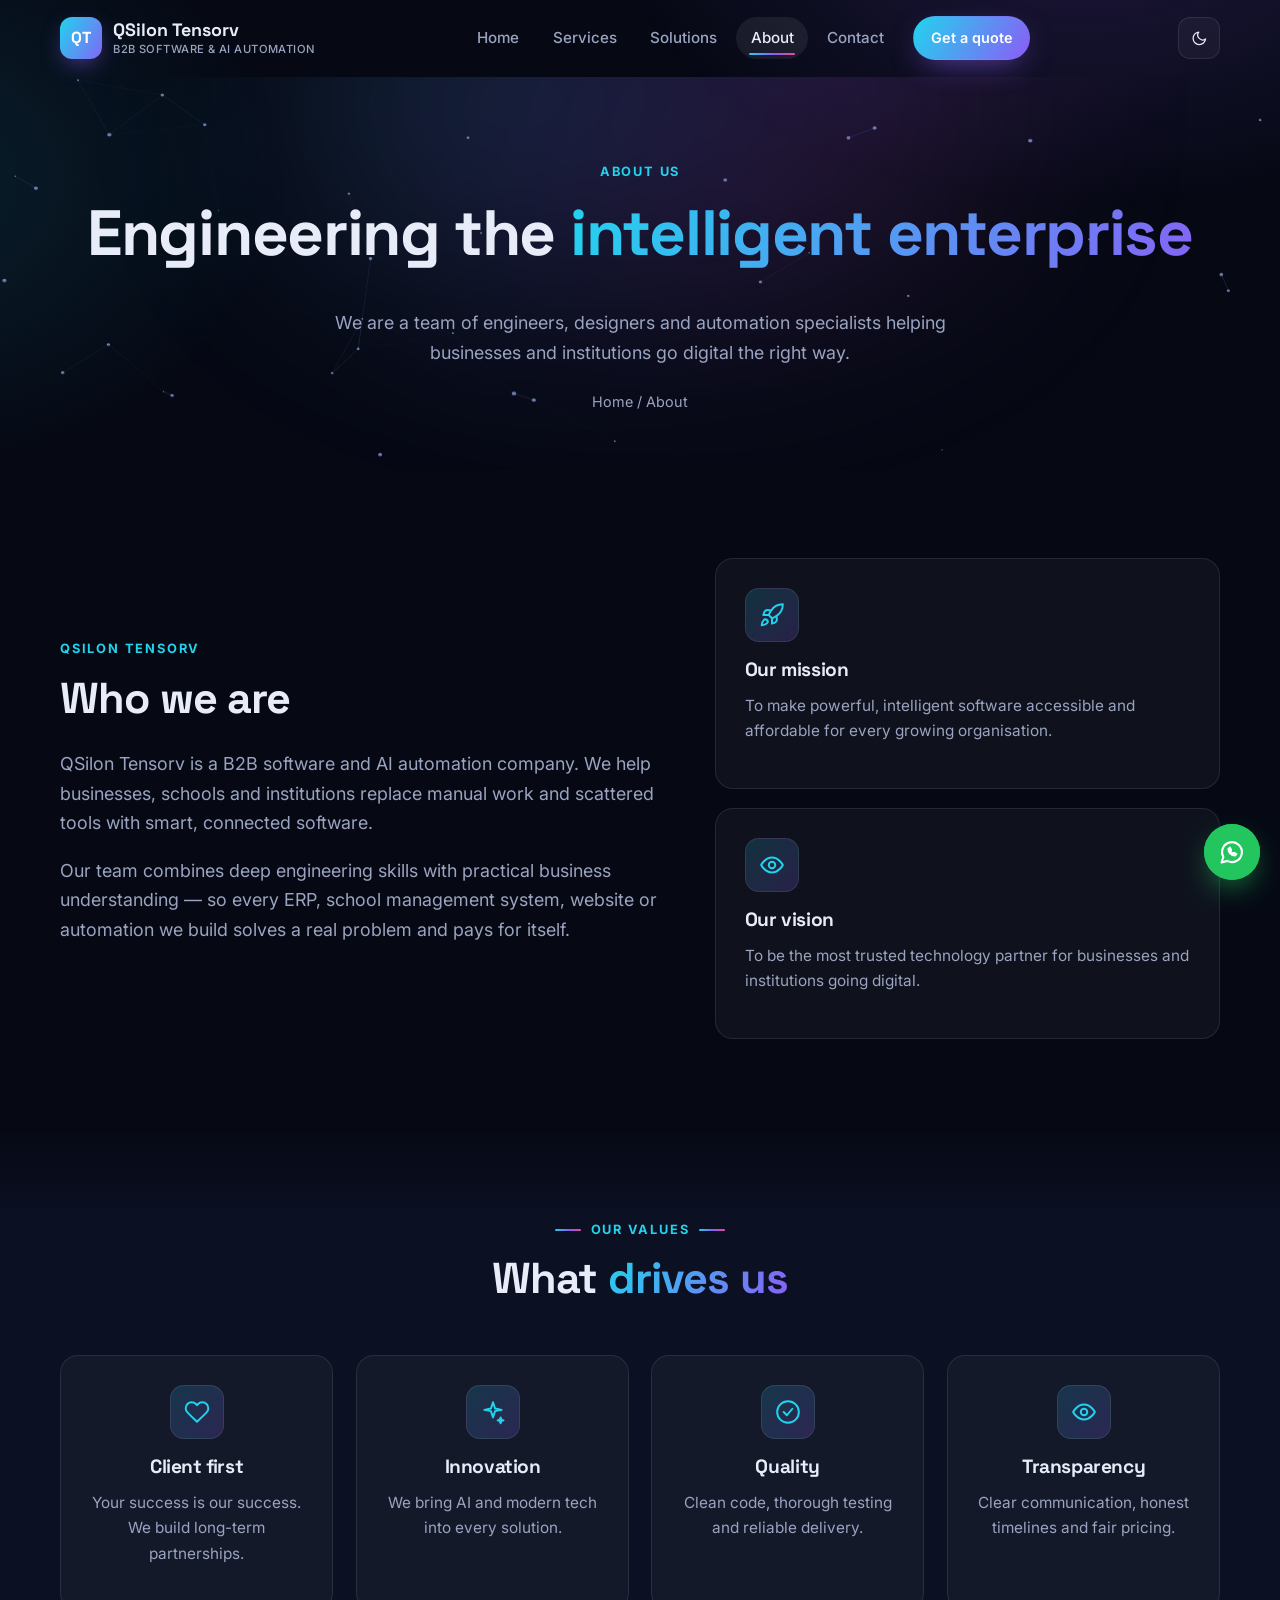
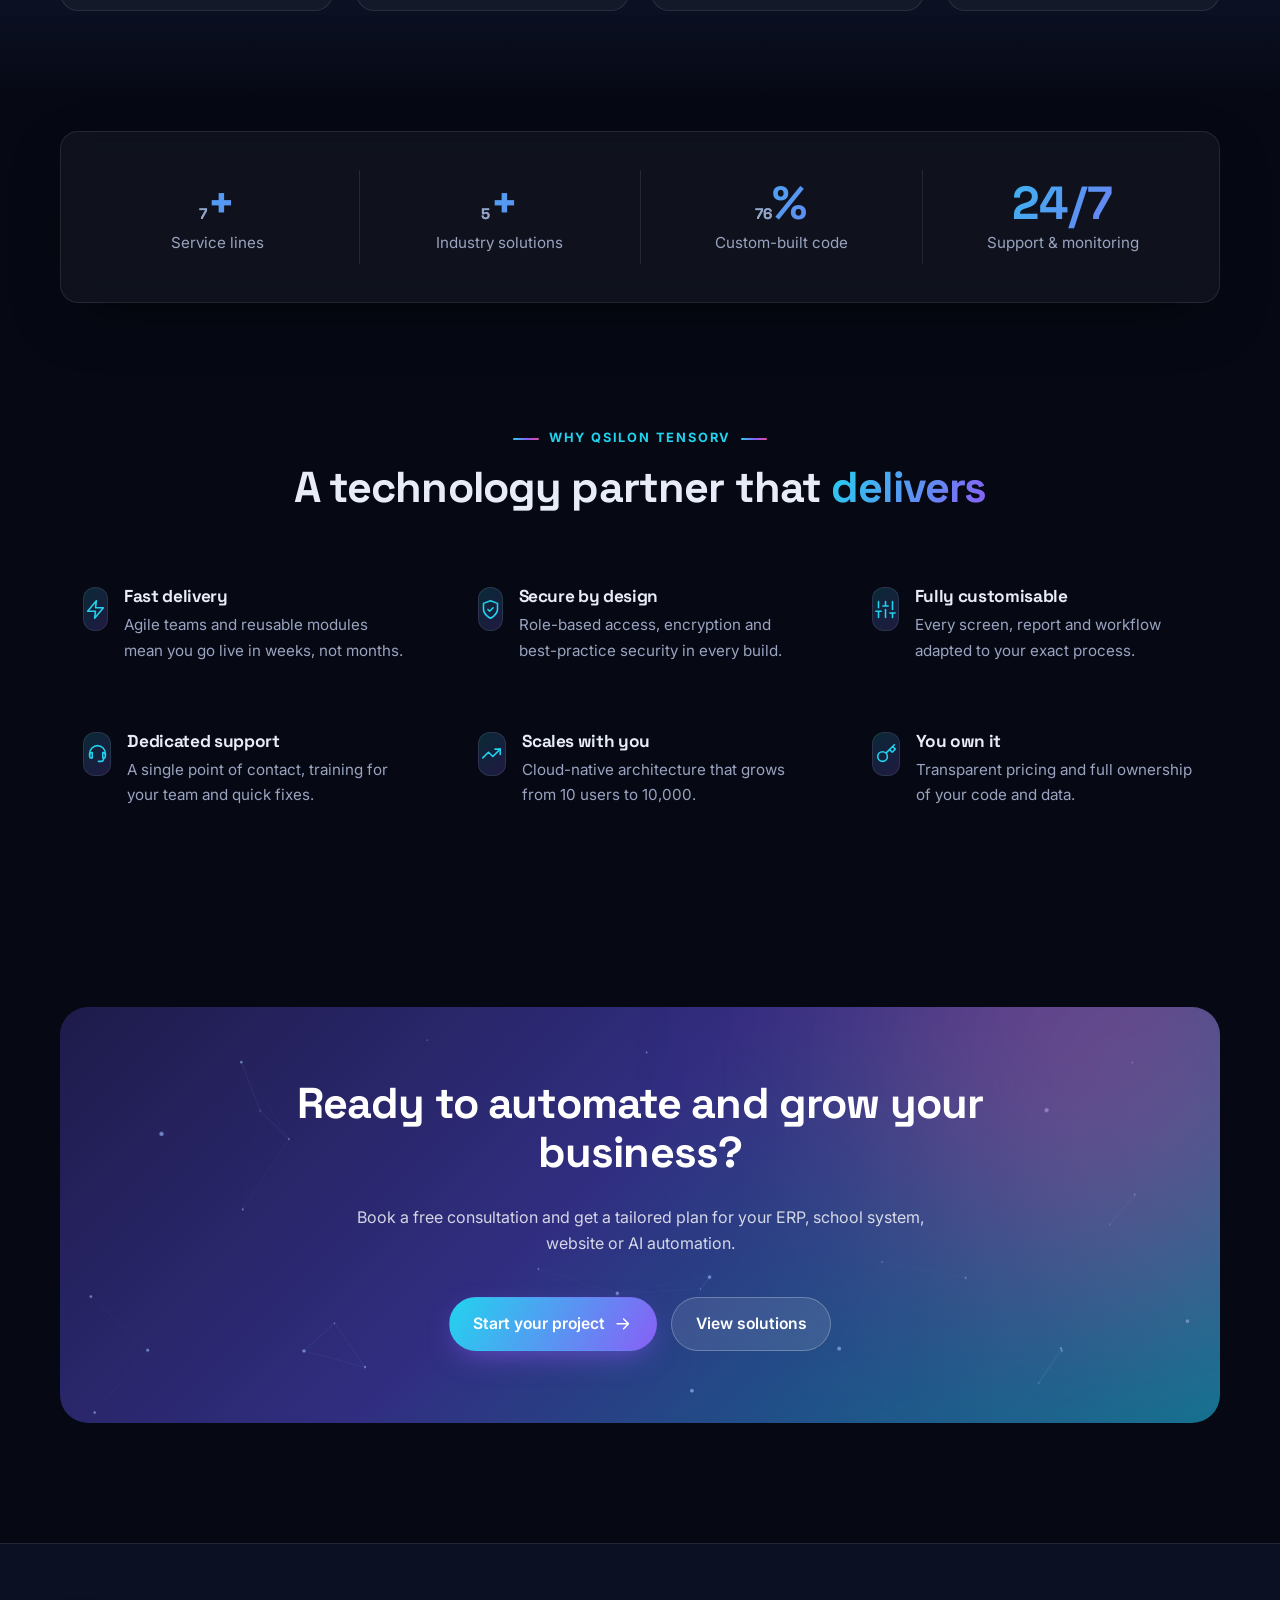
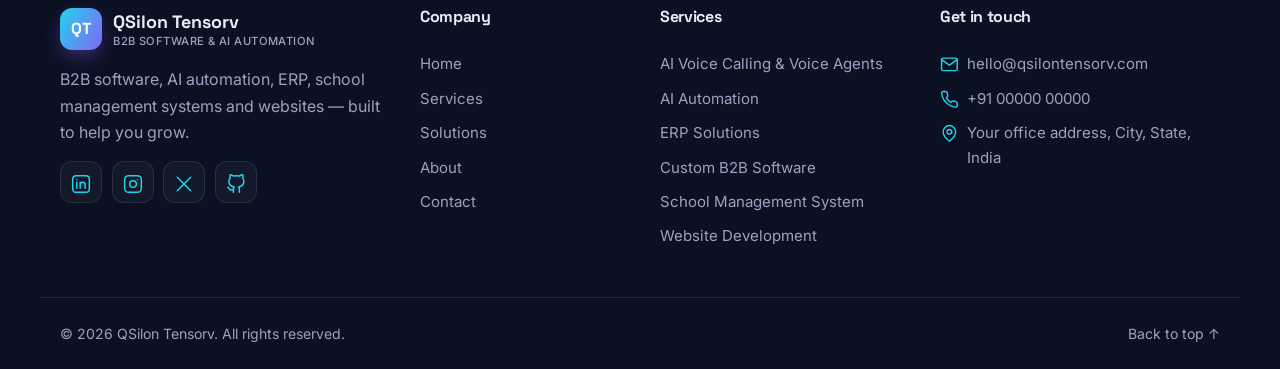
==== commit f5293a11: "Make browsers always load the latest CSS/JS Render build stamps asset links with the commit id and a" ====
--- a/about.html
+++ b/about.html
@@ -13,16 +13,16 @@
   <link rel="preconnect" href="https://fonts.googleapis.com" />
   <link rel="preconnect" href="https://fonts.gstatic.com" crossorigin />
   <link href="https://fonts.googleapis.com/css2?family=Inter:wght@400;500;600;700&family=Space+Grotesk:wght@500;600;700&display=swap" rel="stylesheet" />
-  <link rel="stylesheet" href="assets/css/style.css" />
+  <link rel="stylesheet" href="assets/css/style.css?v=dev" />
   <script>try{var t=localStorage.getItem("qt-theme");if(t)document.documentElement.dataset.theme=t;}catch(e){}</script>
 </head>
 <body data-page="about">
   <a class="skip" href="#main">Skip to content</a>
   <div id="app"></div>
   <noscript><p>Please enable JavaScript to view the QSilon Tensorv website.</p></noscript>
-  <script src="assets/js/site-data.js"></script>
-  <script src="assets/js/mockups.js"></script>
-  <script src="assets/js/main.js"></script>
-  <script src="assets/js/effects.js"></script>
+  <script src="assets/js/site-data.js?v=dev"></script>
+  <script src="assets/js/mockups.js?v=dev"></script>
+  <script src="assets/js/main.js?v=dev"></script>
+  <script src="assets/js/effects.js?v=dev"></script>
 </body>
 </html>
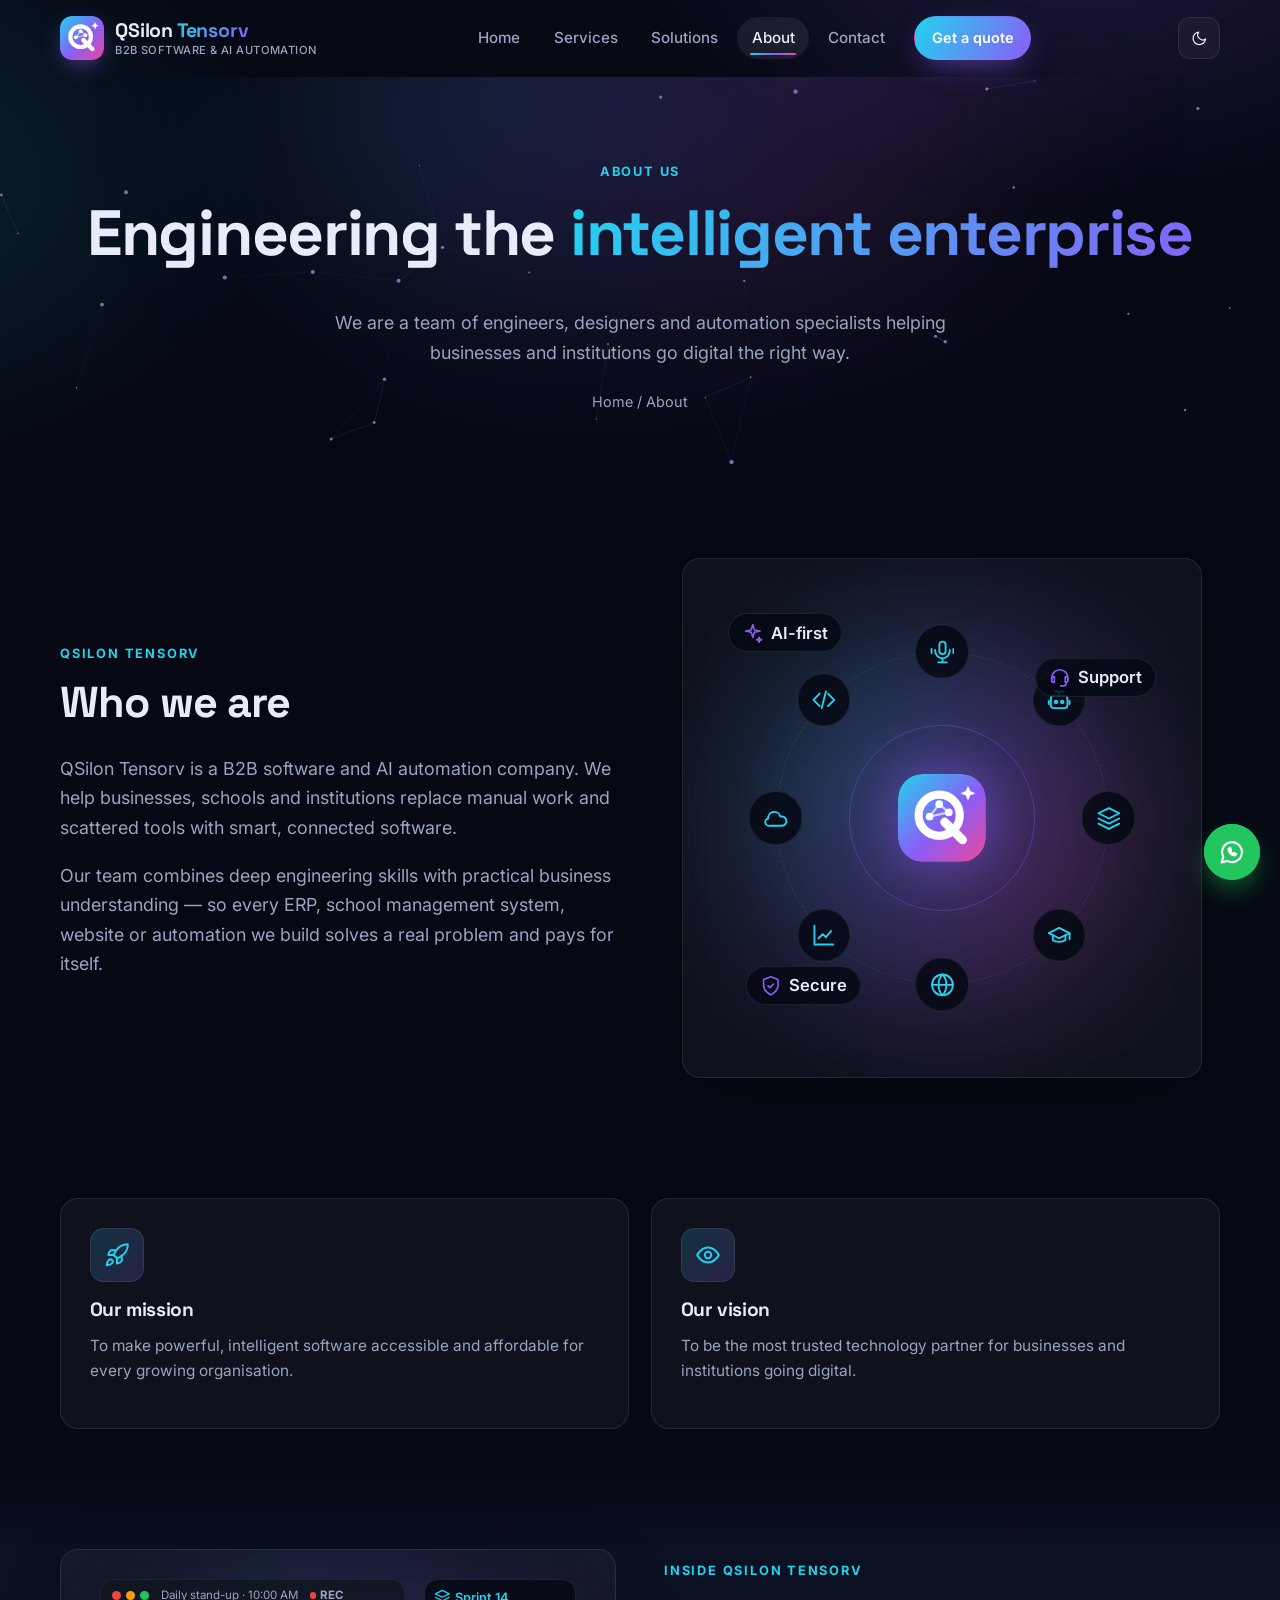
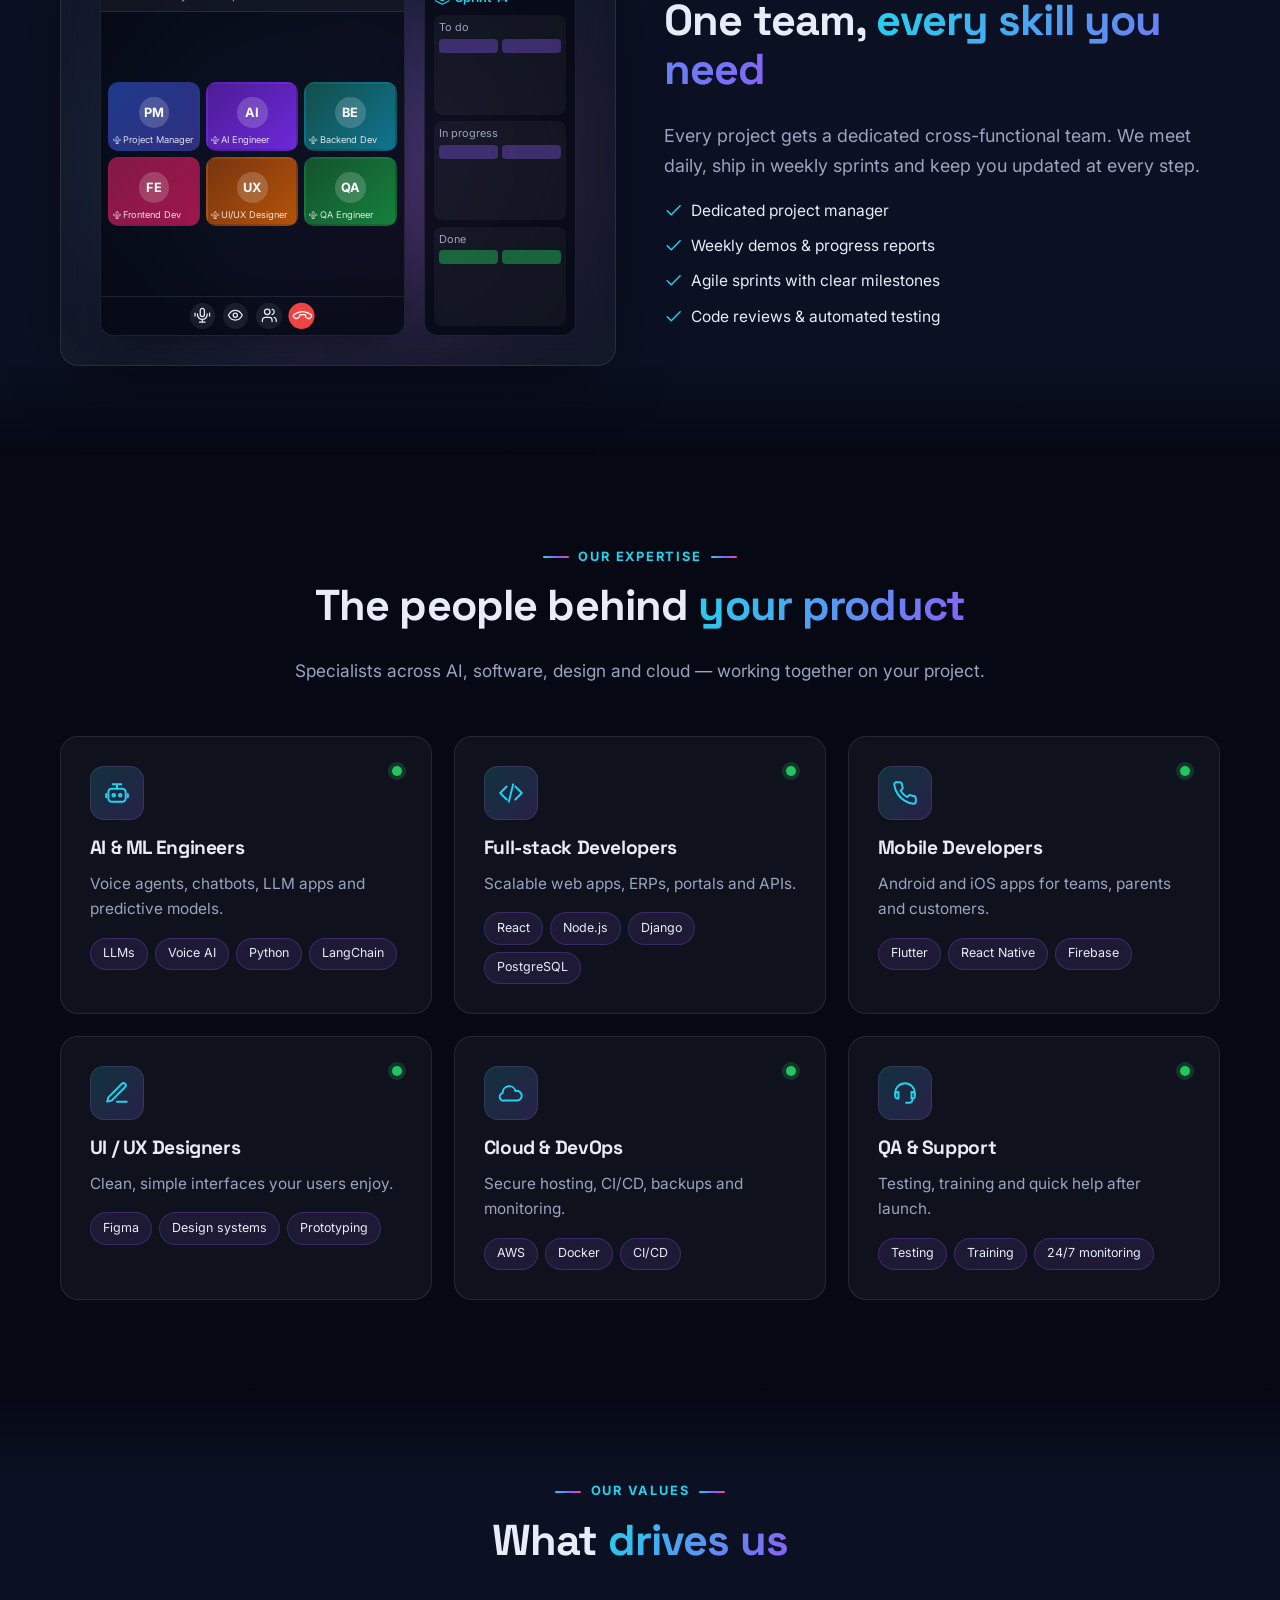
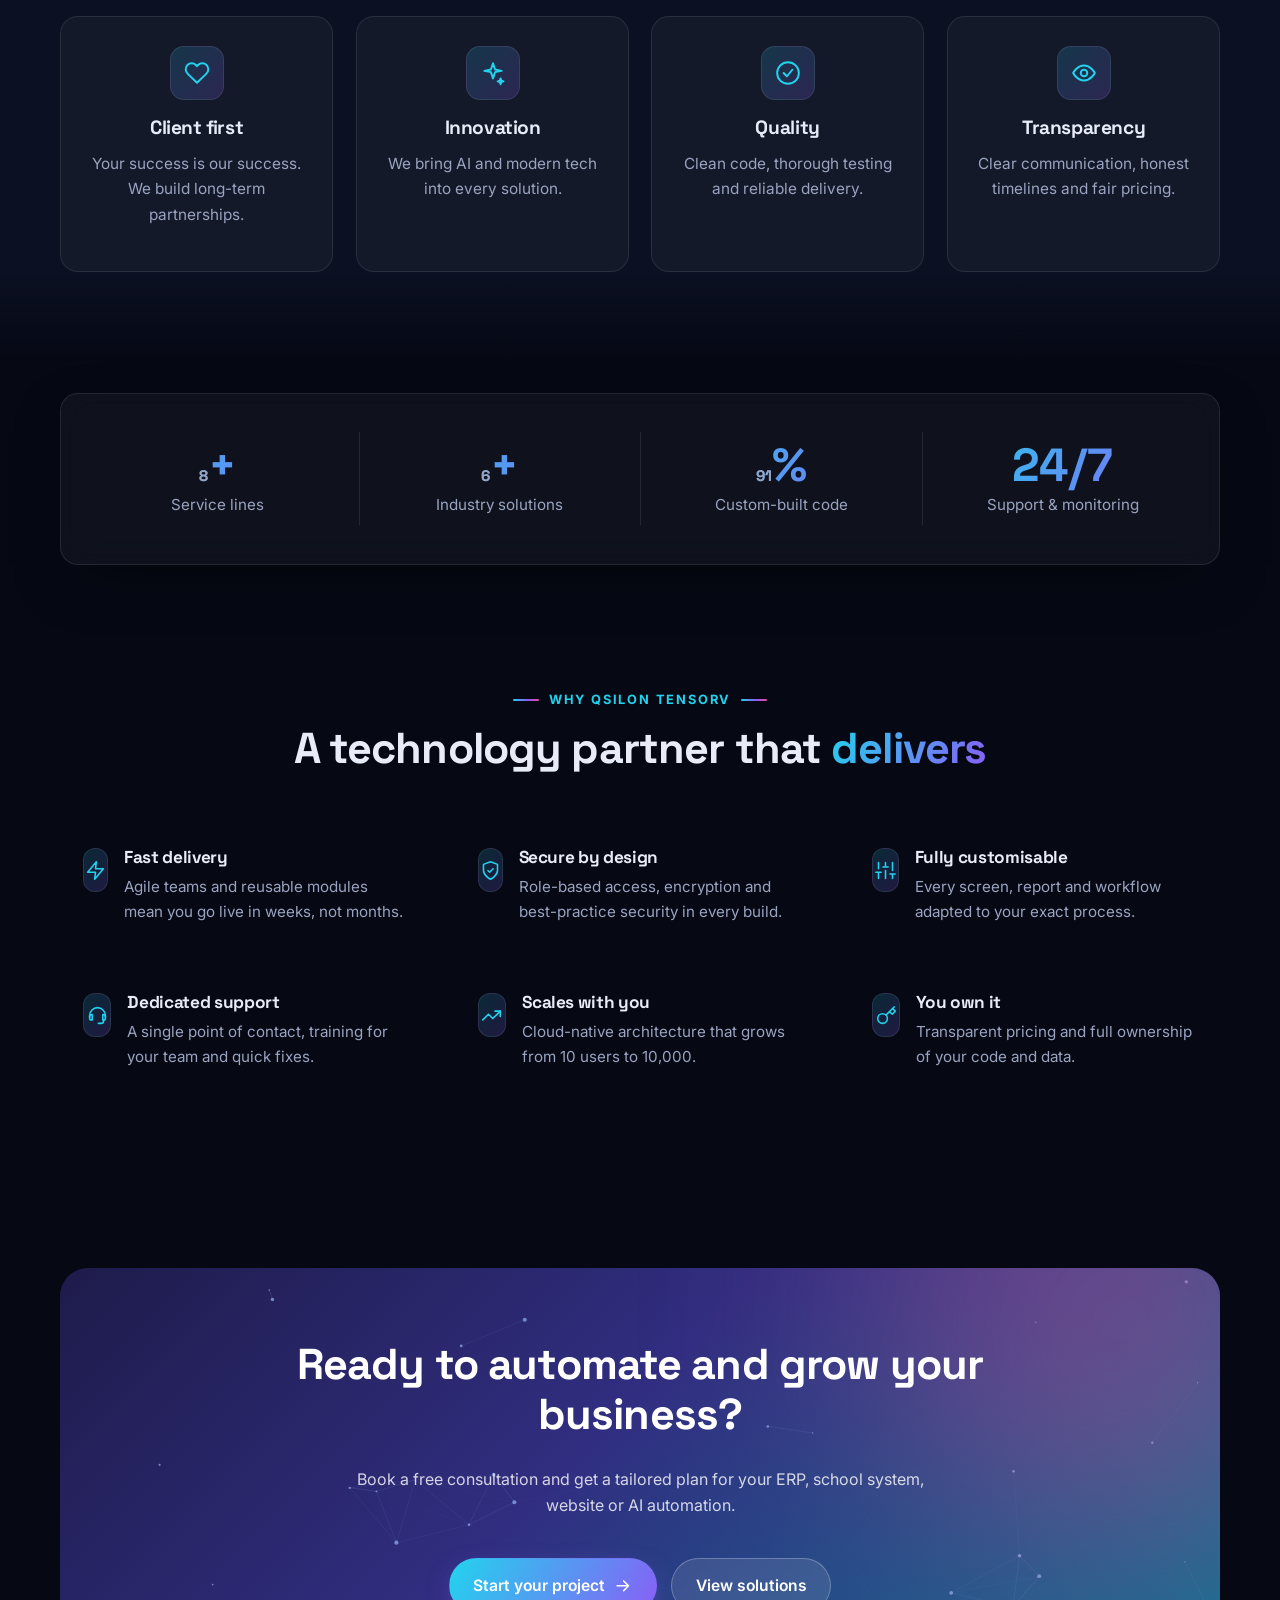
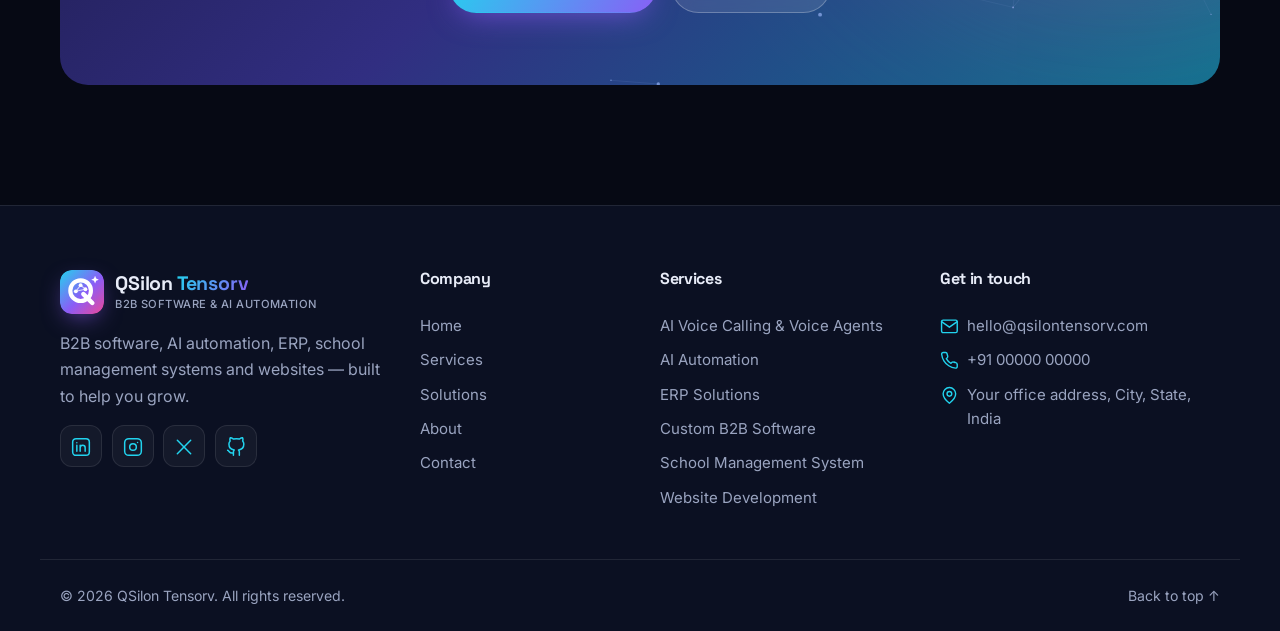
==== commit 3cb24e04: "New logo, home showcase scenes, contact and about visuals - Logo: Q mark with AI network and sparkle" ====
--- a/about.html
+++ b/about.html
@@ -22,6 +22,7 @@
   <noscript><p>Please enable JavaScript to view the QSilon Tensorv website.</p></noscript>
   <script src="assets/js/site-data.js?v=dev"></script>
   <script src="assets/js/mockups.js?v=dev"></script>
+  <script src="assets/js/mockups-extra.js?v=dev"></script>
   <script src="assets/js/main.js?v=dev"></script>
   <script src="assets/js/effects.js?v=dev"></script>
 </body>
--- a/assets/css/style.css
+++ b/assets/css/style.css
@@ -297,7 +297,7 @@
 .checks .ic { color: var(--c1); }
 
 /* About */
-.about-grid { display: grid; grid-template-columns: 1.2fr 1fr; gap: 3rem; align-items: center; }
+.about-grid { display: grid; grid-template-columns: 1fr 1fr; gap: 3rem; align-items: center; }
 .mv { display: grid; gap: 1.2rem; }
 
 /* Testimonials */
@@ -691,14 +691,14 @@
 .m-transcript .ai { background: rgba(139, 92, 246, .16); border: 1px solid rgba(139, 92, 246, .3); border-top-left-radius: 3px; }
 .m-transcript .user { align-self: flex-end; background: rgba(34, 211, 238, .14); border: 1px solid rgba(34, 211, 238, .3); border-top-right-radius: 3px; }
 .m-chip { align-self: flex-start; display: flex; align-items: center; gap: .35em; padding: .45em .7em; border-radius: 999px; background: rgba(34, 197, 94, .15); color: #22c55e; font-weight: 600; opacity: 0; }
-.detail.in .m-transcript .b, .detail.in .m-chip { animation: mLoop 11s ease infinite; animation-delay: var(--t); }
+.in .m-transcript .b, .in .m-chip { animation: mLoop 11s ease infinite; animation-delay: var(--t); }
 
 /* --- Automation flow --- */
 .m-nodes { display: flex; align-items: center; }
 .m-node { flex: 1; min-width: 0; display: flex; flex-direction: column; align-items: center; gap: .25em; padding: .8em .3em; text-align: center; opacity: 0; }
 .m-node .ic { width: 2em; height: 2em; padding: .35em; border-radius: 10px; background: var(--grad); color: #fff; margin-bottom: .2em; }
 .m-node strong { font-size: .95em; }
-.detail.in .m-node { animation: mIn .6s ease forwards, nodeGlow 3.2s ease-in-out infinite; animation-delay: var(--d), calc(var(--d) + .6s); }
+.in .m-node { animation: mIn .6s ease forwards, nodeGlow 3.2s ease-in-out infinite; animation-delay: var(--d), calc(var(--d) + .6s); }
 @keyframes nodeGlow { 0%, 30%, 100% { border-color: var(--border); } 15% { border-color: var(--c1); box-shadow: 0 0 22px -4px rgba(34, 211, 238, .7); } }
 .m-link { flex: 0 0 7%; height: 2px; background: var(--border); position: relative; }
 .m-link b { position: absolute; top: -3px; left: 0; width: 8px; height: 8px; border-radius: 50%; background: var(--c1); box-shadow: 0 0 10px var(--c1); animation: flowDot 1.6s linear infinite; animation-delay: var(--d); }
@@ -707,7 +707,7 @@
 .m-log div { display: flex; align-items: center; gap: .5em; opacity: 0; }
 .m-log .ic { color: #22c55e; }
 .m-log em { margin-left: auto; font-style: normal; color: var(--muted); }
-.detail.in .m-log div { animation: mLoop 8s ease infinite; animation-delay: var(--t); }
+.in .m-log div { animation: mLoop 8s ease infinite; animation-delay: var(--t); }
 
 /* --- ERP --- */
 .m-erp { display: flex; gap: .8em; height: 100%; }
@@ -722,7 +722,7 @@
 .up { color: #22c55e; } .down { color: #f59e0b; }
 .m-chart { width: 100%; flex: 1; min-height: 3em; }
 .m-chart .line { stroke-dasharray: 400; stroke-dashoffset: 400; }
-.detail.in .m-chart .line { animation: draw 2s .3s ease forwards; }
+.in .m-chart .line { animation: draw 2s .3s ease forwards; }
 @keyframes draw { to { stroke-dashoffset: 0; } }
 .m-table div { display: grid; grid-template-columns: 1fr 1.6fr auto; gap: .5em; padding: .35em 0; border-top: 1px solid var(--border); align-items: center; }
 .m-table b, .m-col b { font-size: .8em; padding: .1em .55em; border-radius: 999px; }
@@ -733,7 +733,7 @@
 .m-code { font-family: ui-monospace, "SFMono-Regular", Menlo, Consolas, monospace; font-size: .95em; display: flex; flex-direction: column; gap: .25em; }
 .m-code .ln { display: flex; gap: 1em; white-space: pre; overflow: hidden; }
 .m-code .ln code { font: inherit; clip-path: inset(0 100% 0 0); }
-.detail.in .m-code .ln code { animation: type 1s steps(30) forwards; animation-delay: var(--t); }
+.in .m-code .ln code { animation: type 1s steps(30) forwards; animation-delay: var(--t); }
 @keyframes type { to { clip-path: inset(0 0 0 0); } }
 .m-code ln-n { color: var(--muted); opacity: .5; min-width: 1.2em; text-align: right; }
 .m-code kw { color: #c084fc; } .m-code va { color: #67e8f9; } .m-code fn { color: #fbbf24; } .m-code st { color: #86efac; }
@@ -741,7 +741,7 @@
 :root[data-theme="light"] .m-code fn { color: #b45309; } :root[data-theme="light"] .m-code st { color: #15803d; }
 .m-resp { margin-top: auto; display: flex; gap: .7em; align-items: center; padding: .55em .7em; border-radius: 8px; background: var(--surface); border: 1px solid var(--border); opacity: 0; overflow: hidden; white-space: nowrap; }
 .m-resp b { color: #22c55e; } .m-resp em { margin-left: auto; color: var(--muted); font-style: normal; }
-.detail.in .m-resp { animation: mIn .5s 3.2s ease forwards; }
+.in .m-resp { animation: mIn .5s 3.2s ease forwards; }
 
 /* --- School --- */
 .m-school { flex-direction: row; align-items: stretch; gap: 4%; }
@@ -754,7 +754,7 @@
   background: radial-gradient(closest-side, color-mix(in srgb, var(--bg) 92%, transparent) 78%, transparent 80% 100%), conic-gradient(var(--c1) calc(var(--v) * 1%), var(--border) 0); }
 .m-ring span { font-family: var(--display); font-size: 1.5em; font-weight: 700; line-height: 1; }
 @property --v { syntax: "<number>"; inherits: false; initial-value: 0; }
-.detail.in .m-ring { animation: ring 1.6s .3s ease forwards; }
+.in .m-ring { animation: ring 1.6s .3s ease forwards; }
 @keyframes ring { to { --v: 94; } }
 .m-fee { display: flex; align-items: center; gap: .4em; color: #22c55e; font-weight: 600; }
 .m-tt { flex: 1; }
@@ -763,7 +763,7 @@
 .m-tt .now { background: rgba(139, 92, 246, .14); border-color: rgba(139, 92, 246, .35) !important; }
 .m-tt .now b { margin-left: auto; font-size: .75em; padding: .1em .5em; border-radius: 999px; background: var(--c2); color: #fff; animation: pulse 2s infinite; }
 .m-note { margin-top: auto; display: flex; align-items: center; gap: .4em; padding: .5em .6em; border-radius: 8px; background: rgba(34, 211, 238, .1); color: var(--c1); opacity: 0; }
-.detail.in .m-note { animation: mLoop 6s 1s ease infinite; }
+.in .m-note { animation: mLoop 6s 1s ease infinite; }
 
 /* --- Website --- */
 .m-browser { height: auto; flex: 1; }
@@ -785,8 +785,8 @@
 .m-cards > div { padding: .6em; border-radius: 8px; border: 1px solid var(--border); display: flex; flex-direction: column; gap: .35em; }
 .m-cards span { width: 1.6em; height: 1.6em; border-radius: 6px; background: rgba(139, 92, 246, .35) !important; }
 .m-cards i { height: .4em; } .m-cards i + i { width: 70%; }
-.detail.in .m-site > * { animation: mIn .6s ease both; }
-.detail.in .m-site > :nth-child(2) { animation-delay: .25s; } .detail.in .m-site > :nth-child(3) { animation-delay: .5s; }
+.in .m-site > * { animation: mIn .6s ease both; }
+.in .m-site > :nth-child(2) { animation-delay: .25s; } .in .m-site > :nth-child(3) { animation-delay: .5s; }
 .m-badges { display: flex; gap: .5em; justify-content: center; }
 .m-badges span { display: flex; align-items: center; gap: .3em; padding: .35em .75em; border-radius: 999px; background: color-mix(in srgb, var(--bg) 80%, transparent); border: 1px solid var(--border); font-weight: 600; }
 .m-badges .ic { color: var(--c1); }
@@ -799,24 +799,24 @@
 .m-deal { padding: .5em .6em; border-radius: 8px; background: color-mix(in srgb, var(--bg) 85%, transparent); border: 1px solid var(--border); display: flex; flex-direction: column; opacity: 0; }
 .m-deal span { color: var(--c1); font-weight: 600; }
 .m-deal.won { border-color: rgba(34, 197, 94, .45); }
-.detail.in .m-deal { animation: mIn .5s ease forwards; animation-delay: var(--t); }
-.detail.in .m-deal.ghost { animation: dealMove 6s 2s ease-in-out infinite; }
+.in .m-deal { animation: mIn .5s ease forwards; animation-delay: var(--t); }
+.in .m-deal.ghost { animation: dealMove 6s 2s ease-in-out infinite; }
 @keyframes dealMove { 0%, 15% { opacity: 0; transform: translateX(-120%) rotate(-4deg); } 35%, 85% { opacity: 1; transform: none; border-color: rgba(34, 197, 94, .6); } 100% { opacity: 0; } }
 .m-mini { display: flex; align-items: center; gap: .7em; }
 .m-mini div { flex: 1; height: .5em; border-radius: 999px; background: var(--surface-2); overflow: hidden; }
 .m-mini i { display: block; height: 100%; width: 0; border-radius: inherit; background: var(--grad); transition: width 1.6s .4s ease; }
-.detail.in .m-mini i { width: var(--w); }
+.in .m-mini i { width: var(--w); }
 
 /* --- DevOps --- */
 .m-pipe { display: flex; align-items: center; gap: .5em; }
 .m-stage { flex: 1; display: flex; align-items: center; gap: .45em; padding: .55em .7em; border-radius: 10px; background: var(--surface); border: 1px solid var(--border); font-weight: 600; }
 .m-stage span { width: 1.6em; height: 1.6em; border-radius: 50%; display: grid; place-items: center; border: 2px solid var(--border); color: transparent; }
-.detail.in .m-stage span { animation: stageDone 6s ease infinite; animation-delay: var(--t); }
+.in .m-stage span { animation: stageDone 6s ease infinite; animation-delay: var(--t); }
 @keyframes stageDone { 0%, 8% { border-color: var(--c1); border-top-color: transparent; transform: rotate(0); color: transparent; background: none; } 18% { transform: rotate(360deg); border-color: var(--c1); border-top-color: transparent; } 20%, 92% { background: #22c55e; border-color: #22c55e; color: #fff; transform: none; } 100% { background: none; color: transparent; } }
 .m-arrow { width: 1.2em; height: 2px; background: var(--border); flex-shrink: 0; }
 .m-term { flex: 1; padding: .7em .8em; border-radius: 10px; background: #050816; color: #a5f3fc; font-family: ui-monospace, Menlo, Consolas, monospace; font-size: .92em; display: flex; flex-direction: column; gap: .3em; }
 .m-term div { opacity: 0; } .m-term div:last-child { color: #4ade80; }
-.detail.in .m-term div { animation: mLoop 7s ease infinite; animation-delay: var(--t); }
+.in .m-term div { animation: mLoop 7s ease infinite; animation-delay: var(--t); }
 .m-uptime div { display: flex; gap: 2px; margin-top: .3em; }
 .m-uptime i { flex: 1; height: 1.2em; border-radius: 2px; background: #22c55e; opacity: .85; }
 .m-uptime i:nth-child(17) { background: #f59e0b; }
@@ -856,3 +856,390 @@
 .mock ~ .num { display: none; }
 .m-code { flex: 1; justify-content: center; font-size: 1.05em; gap: .4em; }
 .m-flow { font-size: clamp(.66rem, 1.25vw, .92rem); gap: 1rem; }
+
+/* ---------- Showcase tabs (home) ---------- */
+.showcase { display: grid; grid-template-columns: 0.85fr 1.15fr; gap: 2rem; align-items: center; }
+.sc-tabs { display: grid; gap: .6rem; }
+.sc-tab {
+  position: relative; overflow: hidden; display: flex; align-items: center; gap: .9rem; width: 100%; text-align: left;
+  padding: .85rem 1rem; border-radius: var(--radius-sm); border: 1px solid var(--border); background: transparent;
+  color: var(--text); font: inherit; cursor: pointer; transition: background .3s, border-color .3s, transform .3s;
+}
+.sc-tab:hover { background: var(--surface); transform: translateX(4px); }
+.sc-tab.on { background: var(--surface); border-color: color-mix(in srgb, var(--c2) 55%, transparent); }
+.sc-tab.on .ic-wrap { background: var(--grad); color: #fff; }
+.sc-txt { display: flex; flex-direction: column; min-width: 0; }
+.sc-txt strong { font-size: .98rem; }
+.sc-txt small { color: var(--muted); font-size: .84rem; max-height: 0; overflow: hidden; opacity: 0; transition: max-height .4s, opacity .4s, margin .4s; }
+.sc-tab.on .sc-txt small { max-height: 4.5em; opacity: 1; margin-top: .25rem; }
+.sc-prog { position: absolute; left: 0; bottom: 0; height: 2px; width: 0; background: var(--grad); }
+.playing .sc-tab.on .sc-prog { animation: scProg var(--dur, 7s) linear forwards; }
+.paused .sc-tab.on .sc-prog { animation-play-state: paused; }
+@keyframes scProg { to { width: 100%; } }
+.sc-stage { position: relative; display: flex; flex-direction: column; gap: 1rem; }
+.sc-panel { display: none; }
+.sc-panel.on { display: grid; animation: scIn .5s cubic-bezier(.2,.8,.2,1); }
+@keyframes scIn { from { opacity: 0; transform: translateY(14px) scale(.98); } to { opacity: 1; transform: none; } }
+.sc-link { align-self: flex-end; }
+
+/* ---------- Solutions detail tag ---------- */
+.detail-copy .tag { display: inline-block; margin-bottom: .9rem; }
+.mv-card { height: 100%; }
+
+/* ---------- Hospital ---------- */
+.m-hosp { display: grid; grid-template-columns: 1.3fr 1fr; gap: .8em; height: 100%; }
+.m-queue { display: flex; flex-direction: column; gap: .4em; }
+.m-tok { display: flex; align-items: center; gap: .6em; padding: .45em .55em; border-radius: 8px; border: 1px solid var(--border); background: var(--surface); }
+.m-tok b { width: 2em; height: 2em; display: grid; place-items: center; border-radius: 8px; background: var(--surface-2); font-family: var(--display); }
+.m-tok span { display: flex; flex-direction: column; min-width: 0; }
+.m-tok em { margin-left: auto; font-style: normal; font-size: .8em; color: var(--muted); white-space: nowrap; }
+.m-tok.done { opacity: .6; } .m-tok.done em { color: #22c55e; }
+.m-tok.live { border-color: var(--c2); background: rgba(139, 92, 246, .12); }
+.m-tok.live b { background: var(--grad); color: #fff; animation: pulse 2s infinite; }
+.m-tok.live em { color: var(--c1); font-weight: 600; }
+.m-side { display: flex; flex-direction: column; gap: .5em; }
+.m-tile { padding: .55em .65em; border-radius: 10px; background: var(--surface); border: 1px solid var(--border); display: flex; flex-direction: column; gap: .2em; }
+.m-tile strong { font-family: var(--display); font-size: 1.2em; }
+.m-tile b { align-self: flex-start; }
+.m-pop { flex-direction: row; align-items: center; gap: .4em; color: #22c55e; font-weight: 600; opacity: 0; }
+.in .m-pop { animation: mLoop 6s 1s ease infinite; }
+
+/* ---------- HRMS ---------- */
+.m-hr { display: grid; grid-template-columns: 1fr 1fr; gap: .9em; height: 100%; }
+.m-att, .m-pay { display: flex; flex-direction: column; gap: .55em; }
+.m-heat { display: grid; grid-template-columns: repeat(7, 1fr); gap: 3px; }
+.m-heat i { aspect-ratio: 1; border-radius: 3px; background: #22c55e; opacity: 0; }
+.m-heat i.leave, .m-legend i.leave { background: #f59e0b; }
+.m-heat i.off, .m-legend i.off { background: var(--surface-2); }
+.in .m-heat i { animation: mIn .3s ease forwards; animation-delay: var(--d); }
+.m-legend { display: flex; gap: .8em; color: var(--muted); font-size: .8em; flex-wrap: wrap; }
+.m-legend span { display: flex; align-items: center; gap: .3em; }
+.m-legend i { width: .8em; height: .8em; border-radius: 2px; background: #22c55e; }
+.m-run { width: 0 !important; }
+.in .m-run { animation: payRun 6s ease infinite; }
+@keyframes payRun { 0% { width: 0; } 60%, 100% { width: 100%; } }
+.m-run-txt { position: relative; height: 1.3em; }
+.m-run-txt span { position: absolute; left: 0; display: flex; align-items: center; gap: .3em; }
+.m-run-txt span + span { color: #22c55e; font-weight: 600; opacity: 0; }
+.in .m-run-txt span:first-child { animation: payA 6s ease infinite; }
+.in .m-run-txt span + span { animation: payB 6s ease infinite; }
+@keyframes payA { 0%, 58% { opacity: 1; } 62%, 100% { opacity: 0; } }
+@keyframes payB { 0%, 60% { opacity: 0; } 66%, 96% { opacity: 1; } 100% { opacity: 0; } }
+.m-leave { margin-top: auto; display: flex; align-items: center; gap: .55em; padding: .55em; border-radius: 10px; background: var(--surface); border: 1px solid var(--border); }
+.m-leave div { display: flex; flex-direction: column; min-width: 0; }
+.m-leave .m-initials { width: 2.2em; height: 2.2em; font-size: .9em; }
+.m-leave b { margin-left: auto; animation: pulse 2s infinite; }
+
+/* ---------- About orbit ---------- */
+.m-about { align-items: center; justify-content: center; }
+.m-orbit { position: relative; width: 20em; height: 20em; display: grid; place-items: center; }
+.m-core { position: relative; z-index: 2; width: 2.4em; height: 2.4em; border-radius: 28%; display: grid; place-items: center;
+  background: var(--grad); background-size: 200% 200%; color: #fff; font: 700 2.2em var(--display);
+  box-shadow: 0 0 60px -6px rgba(139, 92, 246, .8); animation: gradShift 5s linear infinite, float 6s ease-in-out infinite; }
+.m-orb-ring { position: absolute; inset: 0; border-radius: 50%; border: 1px dashed var(--border); }
+.m-orb-ring.r1 { animation: orbit 30s linear infinite; }
+.m-orb-ring.r2 { inset: 22%; border-style: solid; border-color: color-mix(in srgb, var(--c2) 35%, transparent); animation: orbit 18s linear infinite reverse; }
+.m-orb-ring span {
+  position: absolute; left: 50%; top: 50%; width: 3.2em; height: 3.2em; margin: -1.6em 0 0 -1.6em; border-radius: 50%;
+  display: grid; place-items: center; color: var(--c1);
+  background: color-mix(in srgb, var(--bg) 85%, transparent); border: 1px solid var(--border);
+  transform: rotate(var(--a)) translateY(-10em) rotate(calc(-1 * var(--a)));
+}
+.m-orb-ring span .ic { width: 1.5em; height: 1.5em; animation: orbit 30s linear infinite reverse; }
+@keyframes orbit { to { transform: rotate(360deg); } }
+.m-float { position: absolute; display: flex; align-items: center; gap: .4em; padding: .45em .8em; border-radius: 999px; font-weight: 600;
+  background: color-mix(in srgb, var(--bg) 82%, transparent); border: 1px solid var(--border); animation: float 6s ease-in-out infinite; }
+.m-float .ic { color: var(--c2); }
+.m-float.a { top: 4%; left: 2%; } .m-float.b { bottom: 8%; left: 6%; animation-delay: -2s; } .m-float.c { top: 14%; right: 2%; animation-delay: -4s; }
+.about-art .detail-art { aspect-ratio: 1 / 1; max-width: 520px; margin-inline: auto; width: 100%; }
+
+@media (max-width: 920px) {
+  .showcase { grid-template-columns: 1fr; }
+  .sc-tabs { display: flex; overflow-x: auto; gap: .5rem; padding-bottom: .4rem; scrollbar-width: none; }
+  .sc-tabs::-webkit-scrollbar { display: none; }
+  .sc-tab { flex: 0 0 auto; width: auto; padding: .6rem .9rem; }
+  .sc-txt small { display: none; }
+  .sc-tab:hover { transform: none; }
+}
+.sc-tab .ic-wrap { flex-shrink: 0; }
+.sc-tab.on .sc-txt small { display: -webkit-box; -webkit-line-clamp: 2; -webkit-box-orient: vertical; max-height: 3em; }
+.about-art { width: 100%; }
+.about-art .mock { font-size: clamp(.7rem, 1.2vw, .95rem); }
+.mock b.ok, .mock b.warn { padding: .1em .55em; border-radius: 999px; font-size: .8em; }
+.about-art .mock { font-size: clamp(.55rem, 1.3vw, 1.05rem); }
+@media (max-width: 920px) { .about-art .mock { font-size: clamp(.5rem, 2.2vw, .8rem); } }
+
+/* ==========================================================================
+   Extra scenes (assets/js/mockups-extra.js) — Home showcase, Contact, About
+   ========================================================================== */
+@property --n { syntax: "<integer>"; inherits: false; initial-value: 0; }
+.x-num { --n: 0; counter-reset: n var(--n); font-family: var(--display); font-size: 1.5em; line-height: 1.1; }
+.x-num::after { content: attr(data-pre) counter(n) attr(data-post); }
+.in .x-num { animation: xCount 2.4s .3s ease-out forwards; }
+@keyframes xCount { to { --n: var(--to); } }
+.x-av { width: 2.3em; height: 2.3em; flex-shrink: 0; border-radius: 50%; display: grid; place-items: center; background: var(--grad); color: #fff; font-weight: 700; font-size: .85em; }
+.x-av.sm { width: 2.2em; height: 2.2em; }
+.x-rec { margin-left: auto; display: flex; align-items: center; gap: .35em; color: #ef4444; font-weight: 700; font-size: .8em; }
+.x-rec b { width: .55em; height: .55em; border-radius: 50%; background: #ef4444; animation: pulse 1.4s infinite; }
+.x-phone { background: color-mix(in srgb, var(--bg) 88%, transparent); border: 1px solid var(--border); border-radius: 22px; padding: .8em; display: flex; flex-direction: column; gap: .6em; box-shadow: 0 20px 50px -20px rgba(0, 0, 0, .6); overflow: hidden; position: relative; }
+
+/* --- Voice campaign --- */
+.x-kpis { display: grid; grid-template-columns: repeat(3, 1fr); gap: .5em; }
+.x-kpis div { padding: .6em .7em; border-radius: 10px; background: var(--surface); border: 1px solid var(--border); display: flex; flex-direction: column; gap: .15em; }
+.x-kpis div:last-child .x-num { color: #22c55e; }
+.x-calls { display: flex; flex-direction: column; gap: .45em; }
+.x-call { display: flex; align-items: center; gap: .7em; padding: .5em .65em; border-radius: 10px; border: 1px solid var(--border); background: var(--surface); }
+.x-who { display: flex; flex-direction: column; min-width: 0; flex: 1; }
+.x-wave { display: flex; align-items: center; gap: 2px; height: 1.4em; opacity: 0; }
+.x-wave i { width: 3px; height: 100%; border-radius: 2px; background: var(--grad); animation: wave .6s ease-in-out infinite alternate; }
+.x-wave i:nth-child(2) { animation-delay: .1s; } .x-wave i:nth-child(3) { animation-delay: .2s; } .x-wave i:nth-child(4) { animation-delay: .3s; } .x-wave i:nth-child(5) { animation-delay: .4s; }
+.x-st { position: relative; width: 8.5em; height: 1.7em; flex-shrink: 0; }
+.x-st em { position: absolute; inset: 0; display: flex; align-items: center; justify-content: center; gap: .3em; font-style: normal; font-weight: 600; font-size: .85em; border-radius: 999px; opacity: 0; white-space: nowrap; }
+.x-st .ic { width: 1.1em; height: 1.1em; }
+.x-st .s1 { background: rgba(245, 158, 11, .15); color: #f59e0b; }
+.x-st .s2 { background: rgba(34, 211, 238, .15); color: var(--c1); }
+.x-st .s3 { background: rgba(34, 197, 94, .15); color: #22c55e; }
+.in .x-call { animation: xRow 6.4s ease infinite; animation-delay: var(--o); }
+.in .x-st .s1 { animation: xS1 6.4s ease infinite; animation-delay: var(--o); }
+.in .x-st .s2, .in .x-call .x-wave { animation: xS2 6.4s ease infinite; animation-delay: var(--o); }
+.in .x-st .s3 { animation: xS3 6.4s ease infinite; animation-delay: var(--o); }
+@keyframes xS1 { 0%, 2% { opacity: 0; } 5%, 24% { opacity: 1; } 27%, 100% { opacity: 0; } }
+@keyframes xS2 { 0%, 26% { opacity: 0; } 29%, 58% { opacity: 1; } 61%, 100% { opacity: 0; } }
+@keyframes xS3 { 0%, 60% { opacity: 0; } 63%, 97% { opacity: 1; } 100% { opacity: 0; } }
+@keyframes xRow { 0%, 26%, 61%, 100% { border-color: var(--border); } 30%, 57% { border-color: var(--c1); box-shadow: 0 0 18px -6px rgba(34, 211, 238, .7); } }
+
+/* --- WhatsApp automation --- */
+.x-wa-wrap { flex-direction: row; align-items: stretch; gap: 4%; }
+.x-wa-wrap .x-phone { flex: 0 0 52%; padding: 0; }
+.x-wa-head, .x-app-head { display: flex; align-items: center; gap: .6em; padding: .7em .8em; background: #075e54; color: #fff; }
+.x-wa-head small, .x-app-head small { color: rgba(255, 255, 255, .75); }
+.x-wa-head div, .x-app-head div { display: flex; flex-direction: column; }
+.x-chat { flex: 1; display: flex; flex-direction: column; gap: .45em; padding: .7em; overflow: hidden;
+  background-color: color-mix(in srgb, var(--bg) 92%, #0b3d36); background-image: radial-gradient(rgba(255, 255, 255, .04) 1px, transparent 1px); background-size: 10px 10px; }
+.x-chat > * { margin: 0; max-width: 85%; padding: .45em .65em; border-radius: 10px; opacity: 0; }
+.x-chat .me { align-self: flex-end; background: #005c4b; color: #e9fdf6; border-top-right-radius: 2px; }
+.x-chat .bot { align-self: flex-start; background: var(--surface-2); border: 1px solid var(--border); border-top-left-radius: 2px; }
+.x-prod, .x-inv { display: flex; align-items: center; gap: .6em; }
+.x-prod div, .x-inv div { display: flex; flex-direction: column; }
+.x-thumb { width: 2.6em; height: 2.6em; border-radius: 8px; background: linear-gradient(135deg, #fde68a, #f59e0b); flex-shrink: 0; }
+.x-inv .ic { color: var(--c1); }
+.x-inv u, .x-note u { margin-left: auto; text-decoration: none; padding: .2em .7em; border-radius: 999px; background: #22c55e; color: #fff; font-weight: 700; font-size: .85em; }
+.x-paid { align-self: center !important; max-width: none !important; display: flex; align-items: center; gap: .35em; background: rgba(34, 197, 94, .15); color: #22c55e; font-weight: 600; font-size: .9em; }
+.in .x-chat > * { animation: xChat 10s ease infinite; animation-delay: var(--t); }
+@keyframes xChat { 0% { opacity: 0; transform: translateY(10px) scale(.96); } 4%, 70% { opacity: 1; transform: none; } 78%, 100% { opacity: 0; transform: translateY(-6px); } }
+.x-steps { flex: 1; display: flex; flex-direction: column; justify-content: center; gap: .55em; }
+.x-steps > div:not(.m-t-head) { display: flex; align-items: center; gap: .5em; padding: .55em .7em; border-radius: 10px; background: color-mix(in srgb, var(--bg) 82%, transparent); border: 1px solid var(--border); opacity: .35; }
+.x-steps > div .ic { color: var(--muted); }
+.in .x-steps > div:not(.m-t-head) { animation: xStepOn 10s ease infinite; animation-delay: var(--t); }
+@keyframes xStepOn { 0% { opacity: .35; } 4%, 70% { opacity: 1; border-color: rgba(34, 197, 94, .5); color: var(--text); } 78%, 100% { opacity: .35; } }
+.in .x-steps > div:not(.m-t-head) .ic { animation: xIcOn 10s ease infinite; animation-delay: var(--t); }
+@keyframes xIcOn { 0% { color: var(--muted); } 4%, 70% { color: #22c55e; } 78%, 100% { color: var(--muted); } }
+
+/* --- ERP warehouse --- */
+.x-wh { display: grid; grid-template-columns: 1.5fr 1fr; gap: .8em; flex: 1; }
+.x-stock { display: flex; flex-direction: column; gap: .55em; }
+.x-item { display: grid; grid-template-columns: 1.3fr 1fr auto; align-items: center; gap: .6em; padding: .4em .5em; border-radius: 8px; background: var(--surface); }
+.x-item span { display: flex; flex-direction: column; min-width: 0; }
+.x-item em { font-style: normal; font-size: .8em; font-weight: 700; color: #22c55e; }
+.x-item.low em { color: #ef4444; animation: pulse 1.6s infinite; }
+.x-bar { height: .55em; border-radius: 999px; background: var(--surface-2); overflow: hidden; }
+.x-bar i { display: block; height: 100%; width: var(--from); border-radius: inherit; background: var(--grad); }
+.x-item.low .x-bar i { background: linear-gradient(90deg, #f59e0b, #ef4444); }
+.in .x-bar i { animation: xStock 7s ease-in-out infinite; }
+@keyframes xStock { 0%, 10% { width: var(--from); } 55%, 90% { width: var(--to); } 100% { width: var(--from); } }
+.x-scan { display: flex; flex-direction: column; justify-content: center; gap: .5em; padding: .7em; border-radius: 10px; background: #fff; color: #111; }
+.x-scan small { color: #334155; display: flex; align-items: center; gap: .3em; font-weight: 600; }
+.x-code { position: relative; display: flex; align-items: stretch; gap: 2px; height: 3.6em; justify-content: center; }
+.x-code i { background: #111; }
+.x-code b { position: absolute; left: -4%; right: -4%; height: 2px; background: #ef4444; box-shadow: 0 0 10px 2px rgba(239, 68, 68, .7); animation: scanLine 1.6s ease-in-out infinite alternate; }
+@keyframes scanLine { from { top: 0; } to { top: 100%; } }
+.x-toast { display: flex; align-items: center; gap: .45em; padding: .55em .75em; border-radius: 10px; background: rgba(34, 211, 238, .12); border: 1px solid rgba(34, 211, 238, .35); color: var(--text); opacity: 0; }
+.x-toast .ic { color: var(--c1); }
+.in .x-toast { animation: xToast 7s ease infinite; }
+@keyframes xToast { 0%, 55% { opacity: 0; transform: translateY(10px); } 60%, 92% { opacity: 1; transform: none; } 100% { opacity: 0; } }
+
+/* --- School parent app --- */
+.x-parent { flex-direction: row; align-items: center; justify-content: center; gap: 5%; }
+.x-phone.tall { width: 55%; height: 100%; padding: 0; }
+.x-app-head { background: linear-gradient(120deg, #4338ca, #7c3aed); }
+.x-app-head .ic { margin-left: auto; }
+.x-notes { flex: 1; display: flex; flex-direction: column; gap: .45em; padding: .7em; }
+.x-note { display: flex; align-items: center; gap: .55em; padding: .5em .6em; border-radius: 10px; background: var(--surface); border: 1px solid var(--border); border-left: 3px solid var(--k, var(--c1)); opacity: 0; }
+.x-note > .ic { color: var(--k, var(--c1)); }
+.x-note span { display: flex; flex-direction: column; min-width: 0; }
+.x-note.g { --k: #22c55e; } .x-note.v { --k: #8b5cf6; } .x-note.o { --k: #f59e0b; } .x-note.p { --k: #ec4899; }
+.in .x-note { animation: xChat 8s ease infinite; animation-delay: var(--t); }
+.x-bus { padding: .6em .8em .8em; border-top: 1px solid var(--border); }
+.x-route { position: relative; height: 1.6em; }
+.x-route i { position: absolute; left: 0; right: 0; top: 50%; border-top: 2px dashed var(--border); }
+.x-route b { position: absolute; top: 50%; left: 0; translate: 0 -50%; width: 1.8em; height: 1.8em; border-radius: 50%; display: grid; place-items: center; background: #f59e0b; color: #fff; animation: bus 6s ease-in-out infinite; }
+.x-route b .ic { width: 1em; height: 1em; }
+@keyframes bus { 0% { left: 0; } 100% { left: calc(100% - 1.8em); } }
+.x-tags { display: flex; flex-direction: column; gap: .6em; }
+.x-tags span { display: flex; align-items: center; gap: .45em; padding: .5em .85em; border-radius: 999px; background: color-mix(in srgb, var(--bg) 82%, transparent); border: 1px solid var(--border); font-weight: 600; animation: float 6s ease-in-out infinite; }
+.x-tags span:nth-child(2) { animation-delay: -2s; } .x-tags span:nth-child(3) { animation-delay: -4s; }
+.x-tags .ic { color: var(--c1); }
+
+/* --- CRM analytics --- */
+.x-an { flex: 1; display: grid; grid-template-columns: 1fr 1.2fr; gap: 1em; align-items: center; }
+.x-donut-wrap { display: flex; flex-direction: column; align-items: center; gap: .7em; }
+@property --dp { syntax: "<number>"; inherits: false; initial-value: 0; }
+.x-donut { --dp: 0; width: 9em; height: 9em; border-radius: 50%; display: grid; place-items: center;
+  background: conic-gradient(#22d3ee 0 calc(var(--dp) * 1%), #8b5cf6 0 calc(var(--dp) * 1% + 20%), #ec4899 0 calc(var(--dp) * 1% + 28%), var(--surface-2) 0); }
+.x-donut > span { width: 72%; height: 72%; border-radius: 50%; background: var(--bg); display: grid; place-content: center; text-align: center; }
+.in .x-donut { animation: xDonut 2s .3s ease-out forwards; }
+@keyframes xDonut { to { --dp: 68; } }
+.x-leg { display: flex; gap: .7em; flex-wrap: wrap; justify-content: center; font-size: .85em; color: var(--muted); }
+.x-leg span { display: flex; align-items: center; gap: .3em; }
+.x-leg i { width: .7em; height: .7em; border-radius: 2px; }
+.x-board { display: flex; flex-direction: column; gap: .5em; }
+.x-big .x-num { font-size: 2.2em; background: var(--grad); -webkit-background-clip: text; background-clip: text; color: transparent; }
+.x-row { display: grid; grid-template-columns: 3.2em 1fr 2.6em; align-items: center; gap: .5em; }
+.x-row div { height: .6em; border-radius: 999px; background: var(--surface-2); overflow: hidden; }
+.x-row div i { display: block; height: 100%; width: 0; border-radius: inherit; background: var(--grad); transition: width 1.4s cubic-bezier(.2,.8,.2,1); transition-delay: calc(.4s + var(--d)); }
+.in .x-row div i { width: var(--w); }
+.x-row em { font-style: normal; color: var(--muted); text-align: right; }
+
+/* --- E-commerce website --- */
+.x-shop { flex-direction: row; align-items: center; gap: 4%; }
+.x-laptop { position: relative; flex: 1; border-radius: 12px; border: 1px solid var(--border); background: color-mix(in srgb, var(--bg) 88%, transparent); overflow: hidden; box-shadow: 0 20px 50px -20px rgba(0, 0, 0, .6); }
+.x-cart { position: relative; margin-left: .6em; color: var(--text); }
+.x-badge { position: absolute; top: -.5em; right: -.6em; min-width: 1.2em; height: 1.2em; border-radius: 999px; background: var(--c3); color: #fff; font-size: .7em; display: grid; place-items: center; transform: scale(0); }
+.x-badge::after { content: "1"; }
+.in .x-badge { animation: xBadge 6s ease infinite; }
+@keyframes xBadge { 0%, 48% { transform: scale(0); } 53% { transform: scale(1.4); } 58%, 95% { transform: scale(1); } 100% { transform: scale(0); } }
+.x-store { display: grid; grid-template-columns: repeat(3, 1fr); gap: .6em; padding: .8em; }
+.x-prodc { display: flex; flex-direction: column; gap: .3em; padding: .5em; border-radius: 10px; border: 1px solid var(--border); background: var(--surface); }
+.x-prodc strong { font-size: .9em; }
+.x-img { display: block; aspect-ratio: 1; border-radius: 8px; }
+.x-img.a { background: linear-gradient(135deg, #fde68a, #f59e0b); }
+.x-img.b { background: linear-gradient(135deg, #bbf7d0, #22c55e); }
+.x-img.c { background: linear-gradient(135deg, #fecaca, #f97316); }
+.x-prodc u { text-decoration: none; text-align: center; padding: .3em; border-radius: 999px; background: var(--grad); color: #fff; font-weight: 600; font-size: .8em; }
+.in .x-prodc u.hit { animation: xHit 6s ease infinite; }
+@keyframes xHit { 0%, 45% { transform: none; } 48% { transform: scale(.9); filter: brightness(1.3); } 52%, 100% { transform: none; } }
+.x-cursor { position: absolute; left: 85%; top: 95%; color: var(--text); filter: drop-shadow(0 2px 4px rgba(0, 0, 0, .6)); }
+.x-cursor .ic { width: 1.6em; height: 1.6em; transform: rotate(-120deg); }
+.in .x-cursor { animation: xCursor 6s ease-in-out infinite; }
+@keyframes xCursor { 0% { left: 85%; top: 95%; } 40%, 52% { left: 52%; top: 80%; } 100% { left: 85%; top: 95%; } }
+.x-order { position: absolute; left: 50%; top: 18%; translate: -50% 0; display: flex; align-items: center; gap: .35em; padding: .45em .8em; border-radius: 999px; background: #22c55e; color: #fff; font-weight: 700; white-space: nowrap; opacity: 0; }
+.in .x-order { animation: xOrder 6s ease infinite; }
+@keyframes xOrder { 0%, 58% { opacity: 0; transform: translateY(-8px); } 63%, 92% { opacity: 1; transform: none; } 100% { opacity: 0; } }
+.x-mobile { flex: 0 0 24%; aspect-ratio: 9 / 18; border-radius: 16px; border: 2px solid var(--border); background: color-mix(in srgb, var(--bg) 88%, transparent); padding: .6em; display: flex; flex-direction: column; gap: .4em; }
+.x-mobile i { display: block; height: .5em; border-radius: 3px; background: var(--surface-2); } .x-mobile i.s { width: 60%; }
+.x-mobile u { margin-top: auto; height: 1.6em; border-radius: 999px; background: var(--grad); }
+
+/* --- Contact: enquiry journey --- */
+.x-cf { flex-direction: row; align-items: center; gap: 5%; }
+.x-form-card { flex: 0 0 45%; padding: .9em; border-radius: 14px; background: color-mix(in srgb, var(--bg) 85%, transparent); border: 1px solid var(--border); display: flex; flex-direction: column; gap: .6em; box-shadow: 0 18px 40px -20px rgba(0, 0, 0, .55); }
+.x-field { display: flex; flex-direction: column; gap: .25em; }
+.x-field > span { padding: .45em .6em; border-radius: 8px; background: var(--bg); border: 1px solid var(--border); min-height: 2.1em; }
+.x-type { display: block; overflow: hidden; white-space: nowrap; width: 0; border-right: 2px solid var(--c1); font-family: var(--font); }
+.in .x-type { animation: xType 9s steps(16) infinite; }
+.x-field + .x-field .x-type { animation-delay: .9s; }
+@keyframes xType { 0% { width: 0; } 12%, 92% { width: calc(var(--n) * 1ch + .6em); } 100% { width: 0; } }
+.x-form-card u { align-self: flex-start; display: flex; align-items: center; gap: .35em; text-decoration: none; padding: .45em 1em; border-radius: 999px; background: var(--grad); color: #fff; font-weight: 700; }
+.in .x-form-card u { animation: xHit 9s ease infinite; animation-delay: -2.6s; }
+.x-flow { flex: 1; display: flex; flex-direction: column; gap: .55em; position: relative; }
+.x-fstep { display: flex; align-items: center; gap: .6em; padding: .55em .7em; border-radius: 12px; background: color-mix(in srgb, var(--bg) 85%, transparent); border: 1px solid var(--border); opacity: .3; }
+.x-fstep > span { width: 2.2em; height: 2.2em; border-radius: 10px; display: grid; place-items: center; background: var(--surface-2); color: var(--muted); flex-shrink: 0; }
+.x-fstep div { display: flex; flex-direction: column; min-width: 0; }
+.x-fstep em { margin-left: auto; width: 1.6em; height: 1.6em; border-radius: 50%; display: grid; place-items: center; background: #22c55e; color: #fff; transform: scale(0); }
+.x-fstep em .ic { width: 1em; height: 1em; }
+.in .x-fstep { animation: xFlow 9s ease infinite; animation-delay: var(--t); }
+.in .x-fstep > span { animation: xFlowIc 9s ease infinite; animation-delay: var(--t); }
+.in .x-fstep em { animation: xFlowOk 9s ease infinite; animation-delay: var(--t); }
+@keyframes xFlow { 0% { opacity: .3; transform: none; } 3% { opacity: 1; transform: translateX(6px); border-color: var(--c2); } 12%, 70% { opacity: 1; transform: none; border-color: rgba(34, 197, 94, .45); } 80%, 100% { opacity: .3; } }
+@keyframes xFlowIc { 0%, 100% { background: var(--surface-2); color: var(--muted); } 3%, 72% { background: var(--grad); color: #fff; } }
+@keyframes xFlowOk { 0%, 6% { transform: scale(0); } 10% { transform: scale(1.3); } 13%, 72% { transform: scale(1); } 80%, 100% { transform: scale(0); } }
+
+/* Contact "What happens next" layout */
+.ns-grid { display: grid; grid-template-columns: 1.1fr 1fr; gap: 3rem; align-items: center; }
+.ns-steps { list-style: none; margin: 0; padding: 0; display: grid; gap: 1rem; position: relative; }
+.ns-steps::before { content: ""; position: absolute; left: 21px; top: 20px; bottom: 20px; width: 2px; background: linear-gradient(var(--c1), var(--c2), var(--c3)); opacity: .35; }
+.ns-steps li { position: relative; display: flex; gap: 1rem; align-items: flex-start; padding: 1rem 1.1rem 1rem 0; border-radius: var(--radius-sm); border: 1px solid transparent; transition: background .3s; }
+.ns-steps .ns-n { position: relative; z-index: 1; width: 44px; height: 44px; flex-shrink: 0; border-radius: 50%; display: grid; place-items: center; font: 700 1rem var(--display); background: var(--bg); border: 2px solid var(--border); }
+.ns-steps .ic-wrap { display: none; }
+.ns-steps h3 { margin: .3rem 0 .25rem; font-size: 1.1rem; }
+.ns-steps p { margin: 0; color: var(--muted); font-size: .95rem; }
+.in .ns-steps li .ns-n, .ns-steps.in li .ns-n { animation: nsN 9s ease infinite; animation-delay: var(--t); }
+.ns-steps.in li { animation: nsLi 9s ease infinite; animation-delay: var(--t); }
+@keyframes nsN { 0%, 100% { border-color: var(--border); background: var(--bg); color: var(--text); } 3%, 70% { border-color: transparent; background: var(--grad); color: #fff; box-shadow: 0 0 0 6px rgba(139, 92, 246, .18); } }
+@keyframes nsLi { 0%, 100% { background: transparent; } 3%, 14% { background: var(--surface); } 20%, 70% { background: transparent; } }
+
+/* --- About: stand-up call --- */
+.x-meet { flex-direction: row; align-items: stretch; gap: 4%; }
+.x-meet .m-win { flex: 0 0 64%; height: auto; }
+.x-grid { flex: 1; display: grid; grid-template-columns: repeat(3, 1fr); gap: .45em; padding: .55em; }
+.x-tile { position: relative; border-radius: 10px; display: grid; place-items: center; aspect-ratio: 4 / 3; border: 2px solid transparent; overflow: hidden; }
+.x-tile.a { background: linear-gradient(135deg, #1e3a8a, #312e81); } .x-tile.b { background: linear-gradient(135deg, #4c1d95, #6d28d9); }
+.x-tile.c { background: linear-gradient(135deg, #134e4a, #0e7490); } .x-tile.d { background: linear-gradient(135deg, #831843, #9d174d); }
+.x-tile.e { background: linear-gradient(135deg, #78350f, #b45309); } .x-tile.f { background: linear-gradient(135deg, #14532d, #15803d); }
+.x-face { width: 2.4em; height: 2.4em; border-radius: 50%; display: grid; place-items: center; background: rgba(255, 255, 255, .18); color: #fff; font-weight: 700; }
+.x-tile small { position: absolute; left: .35em; bottom: .3em; display: flex; align-items: center; gap: .2em; color: rgba(255, 255, 255, .85); font-size: .72em; }
+.x-tile small .ic { width: .9em; height: .9em; }
+.in .x-tile { animation: xSpeak 9s ease infinite; animation-delay: var(--s); }
+.in .x-tile .x-face { animation: xFace 9s ease infinite; animation-delay: var(--s); }
+@keyframes xSpeak { 0%, 17%, 100% { border-color: transparent; } 1%, 15% { border-color: #22c55e; } }
+@keyframes xFace { 0%, 17%, 100% { box-shadow: none; } 2%, 6%, 10%, 14% { box-shadow: 0 0 0 4px rgba(34, 197, 94, .45); } 4%, 8%, 12% { box-shadow: 0 0 0 1px rgba(34, 197, 94, .3); } }
+.x-ctrl { display: flex; justify-content: center; gap: .6em; padding: .5em; border-top: 1px solid var(--border); }
+.x-ctrl span { width: 2em; height: 2em; border-radius: 50%; display: grid; place-items: center; background: var(--surface-2); }
+.x-ctrl .end { background: #ef4444; color: #fff; transform: rotate(135deg); }
+.x-sprint { flex: 1; padding: .7em; border-radius: 14px; background: color-mix(in srgb, var(--bg) 82%, transparent); border: 1px solid var(--border); display: flex; flex-direction: column; gap: .5em; }
+.x-cols { flex: 1; display: grid; grid-template-rows: repeat(3, 1fr); gap: .5em; }
+.x-cols > div { padding: .4em; border-radius: 8px; background: var(--surface); display: flex; flex-wrap: wrap; align-content: flex-start; gap: .3em; position: relative; }
+.x-cols small { width: 100%; }
+.x-cols i { display: block; width: calc(50% - .15em); height: 1.1em; border-radius: 4px; background: rgba(139, 92, 246, .35); }
+.x-cols i.ok { background: rgba(34, 197, 94, .45); }
+.in .x-cols i.mv { animation: xMove 6s ease-in-out infinite; }
+.x-cols i.ghost { background: rgba(34, 197, 94, .45); opacity: 0; }
+.in .x-cols i.ghost { animation: xGhost 6s ease-in-out infinite; }
+@keyframes xMove { 0%, 30% { opacity: 1; transform: none; } 50%, 100% { opacity: 0; transform: translateY(160%); } }
+@keyframes xGhost { 0%, 45% { opacity: 0; transform: scale(.6); } 55%, 92% { opacity: 1; transform: none; } 100% { opacity: 0; } }
+
+/* About page sections */
+.checks.one { grid-template-columns: 1fr; }
+.team-top { display: flex; justify-content: space-between; align-items: flex-start; }
+.team-pulse { width: 10px; height: 10px; border-radius: 50%; background: #22c55e; box-shadow: 0 0 0 4px rgba(34, 197, 94, .2); animation: pulse 2s infinite; }
+.team-card .chips span { font-size: .78rem; }
+
+@media (max-width: 920px) {
+  .ns-grid { grid-template-columns: 1fr; gap: 2rem; }
+}
+@media (max-width: 640px) {
+  .x-wa-wrap, .x-cf, .x-meet { gap: 3%; }
+  .x-st { width: 7em; }
+  .x-who small { display: none; }
+}
+@media (prefers-reduced-motion: reduce) {
+  .x-num { --n: var(--to); }
+  .x-donut { --dp: 68; }
+  .x-row div i { width: var(--w); }
+  .x-type { width: auto; }
+  .x-st .s3, .x-fstep em { opacity: 1; transform: none; }
+}
+.about-art.wide .detail-art { aspect-ratio: 4 / 3; max-width: none; }
+.about-art.wide .mock { font-size: clamp(.55rem, 1vw, .82rem); }
+.x-grid { align-content: center; }
+.x-tile small { right: .35em; white-space: nowrap; overflow: hidden; text-overflow: ellipsis; }
+.x-tile .x-face { margin-bottom: .6em; }
+
+/* ---------- Logo (mark + full name) ---------- */
+.logo-mark { width: 44px; height: 44px; padding: 0; background: none; box-shadow: 0 8px 24px -8px rgba(139, 92, 246, .8); border-radius: 12px; animation: none; }
+.qt-mark { width: 100%; height: 100%; display: block; border-radius: inherit; }
+.logo-name { font-size: 1.22rem; letter-spacing: -.01em; }
+.logo-name .grad { font-weight: 700; }
+.logo-img { height: 46px; width: auto; }
+.logo:hover .logo-mark { transform: rotate(-10deg) scale(1.08); }
+.qt-mark path:last-child { transform-origin: 51px 14px; }
+.logo:hover .qt-mark path:last-child { animation: markSpin 1s cubic-bezier(.2,.8,.2,1); }
+.qt-mark path:last-child { animation: sparkle 3s ease-in-out infinite; transform-origin: 51px 14px; }
+@keyframes sparkle { 0%, 100% { transform: scale(1); opacity: 1; } 50% { transform: scale(.6) rotate(45deg); opacity: .7; } }
+@keyframes markSpin { to { transform: rotate(360deg); } }
+.loader-mark.has-svg { padding: 0; background: none; overflow: hidden; }
+.loader-mark.has-svg .qt-mark { width: 72px; height: 72px; }
+.loader { gap: 1rem; grid-auto-flow: row; align-content: center; justify-items: center; }
+.loader-name { font: 700 1.25rem var(--display); letter-spacing: .02em; background: var(--grad); background-size: 200% auto; -webkit-background-clip: text; background-clip: text; color: transparent; animation: gradShift 2s linear infinite; }
+.m-core { padding: 0; background: none; overflow: hidden; }
+.m-core .qt-mark { width: 100%; height: 100%; }
+@media (max-width: 640px) { .logo-name { font-size: 1.05rem; } .logo-mark { width: 40px; height: 40px; } }
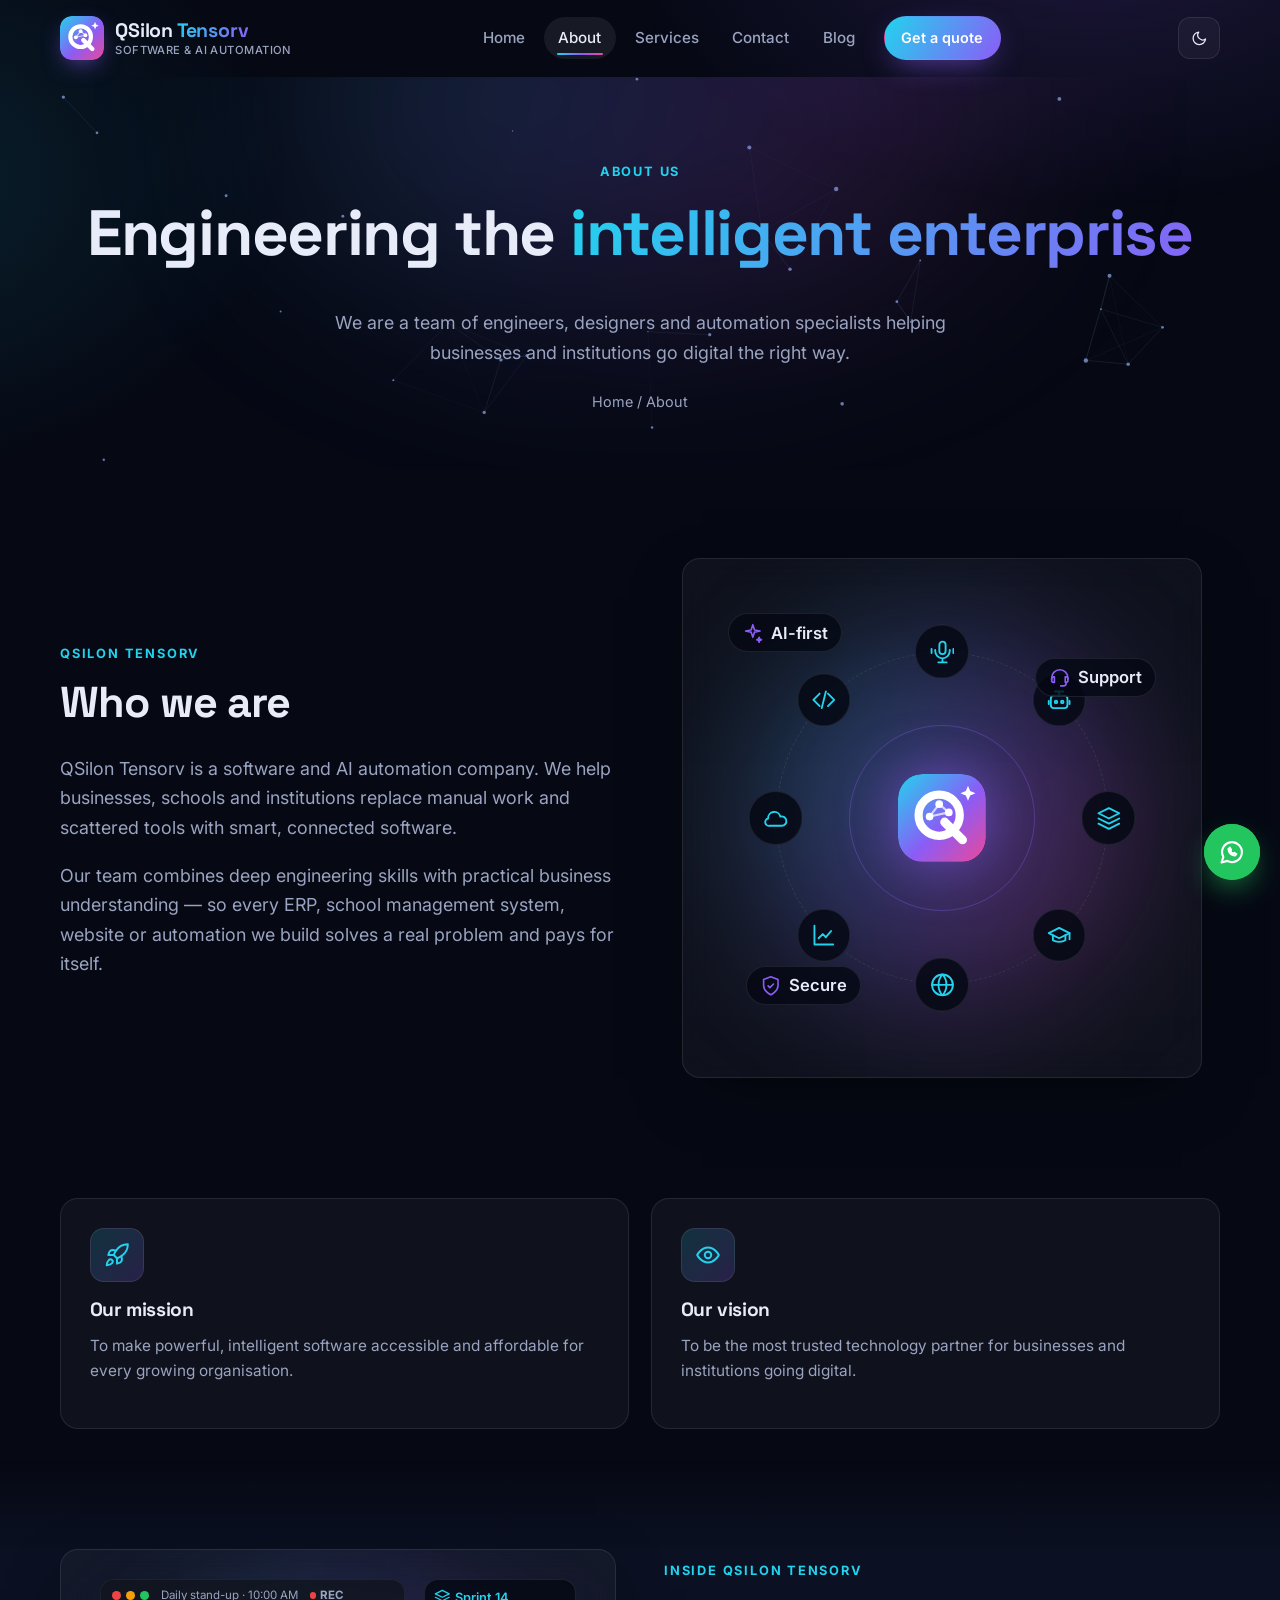
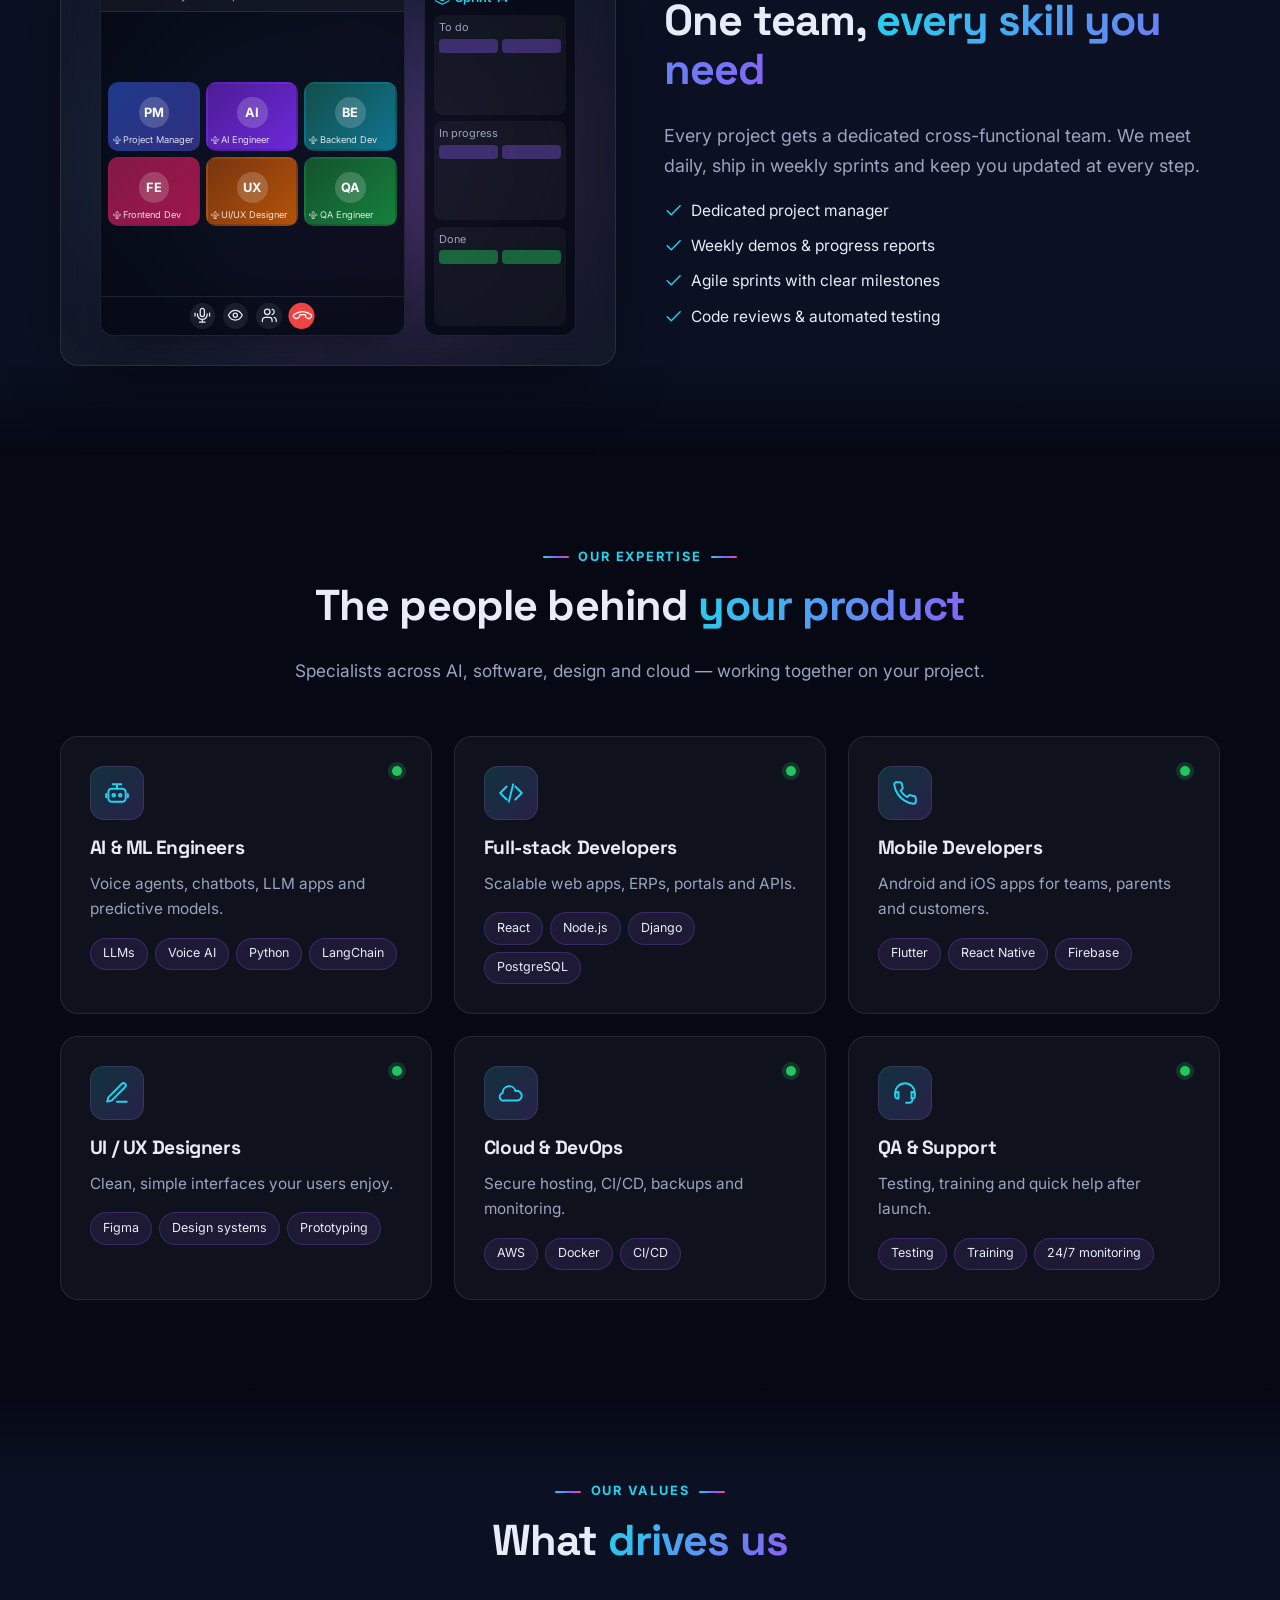
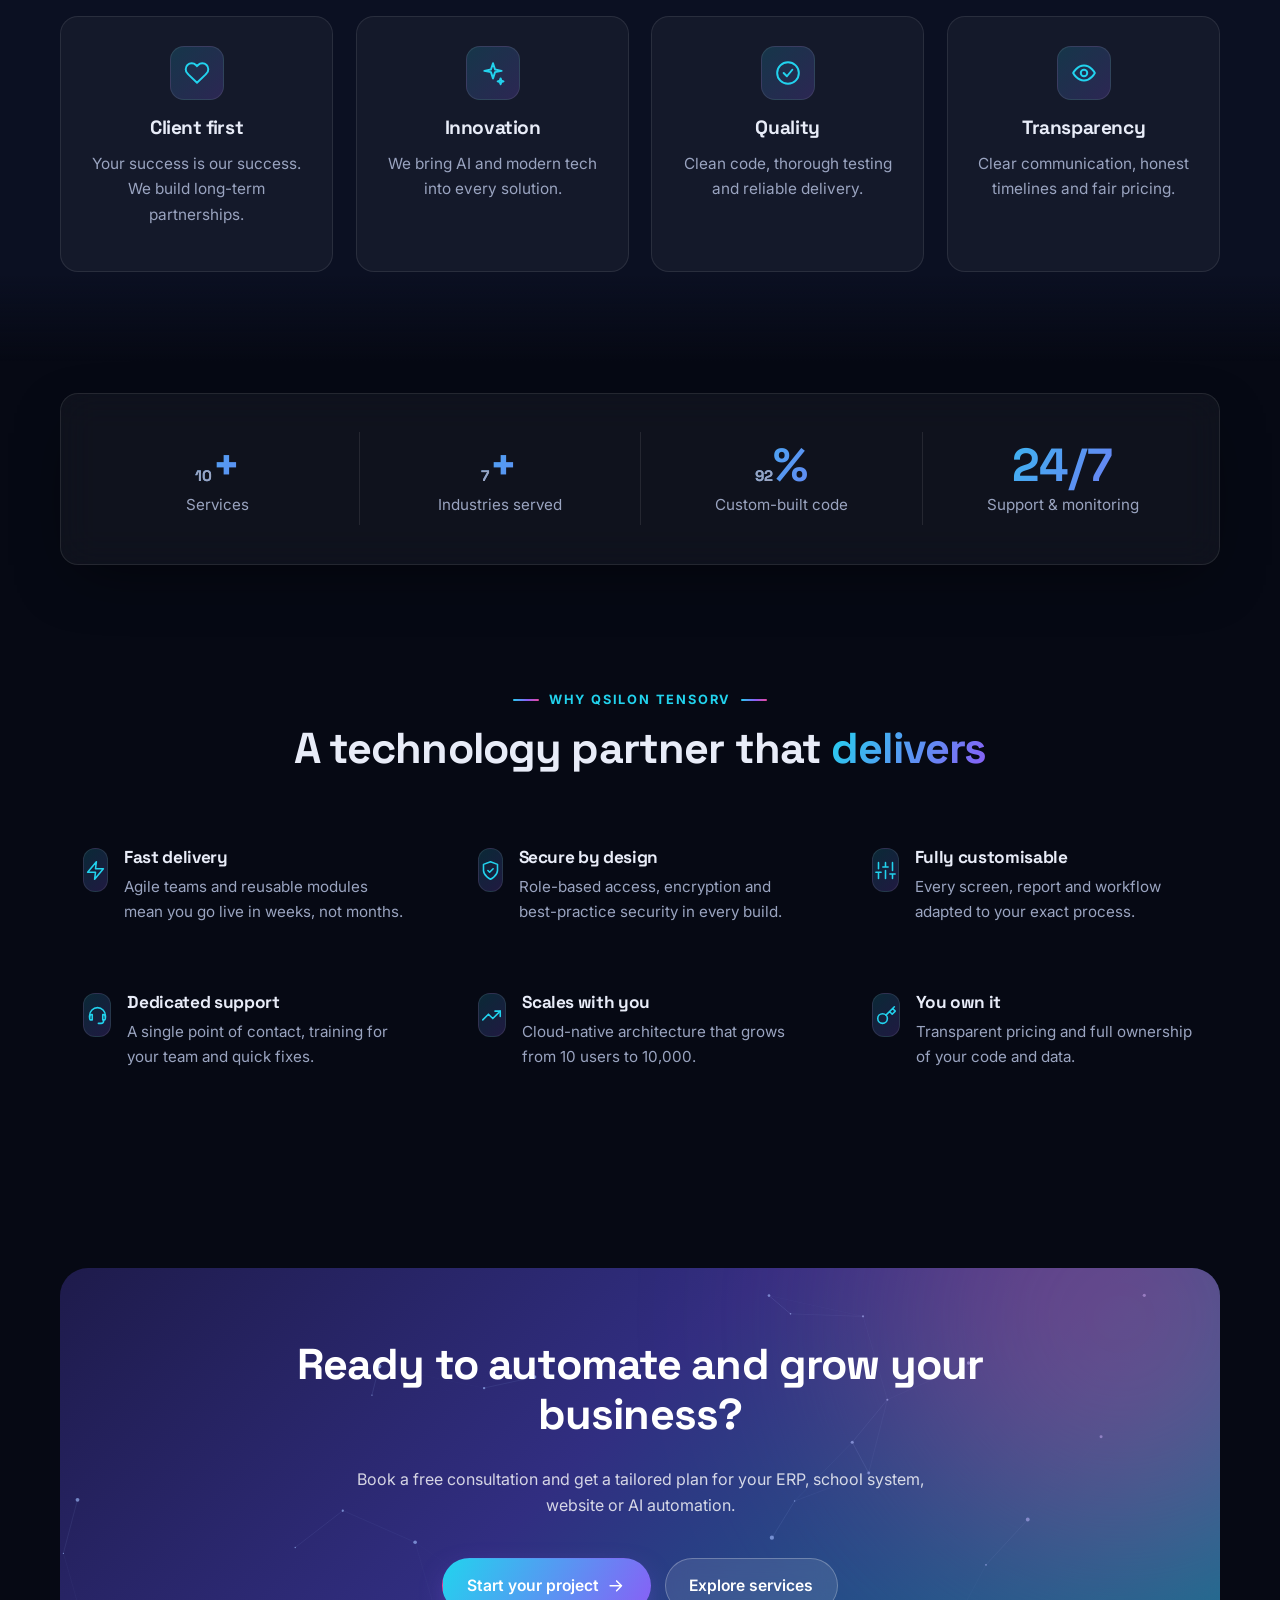
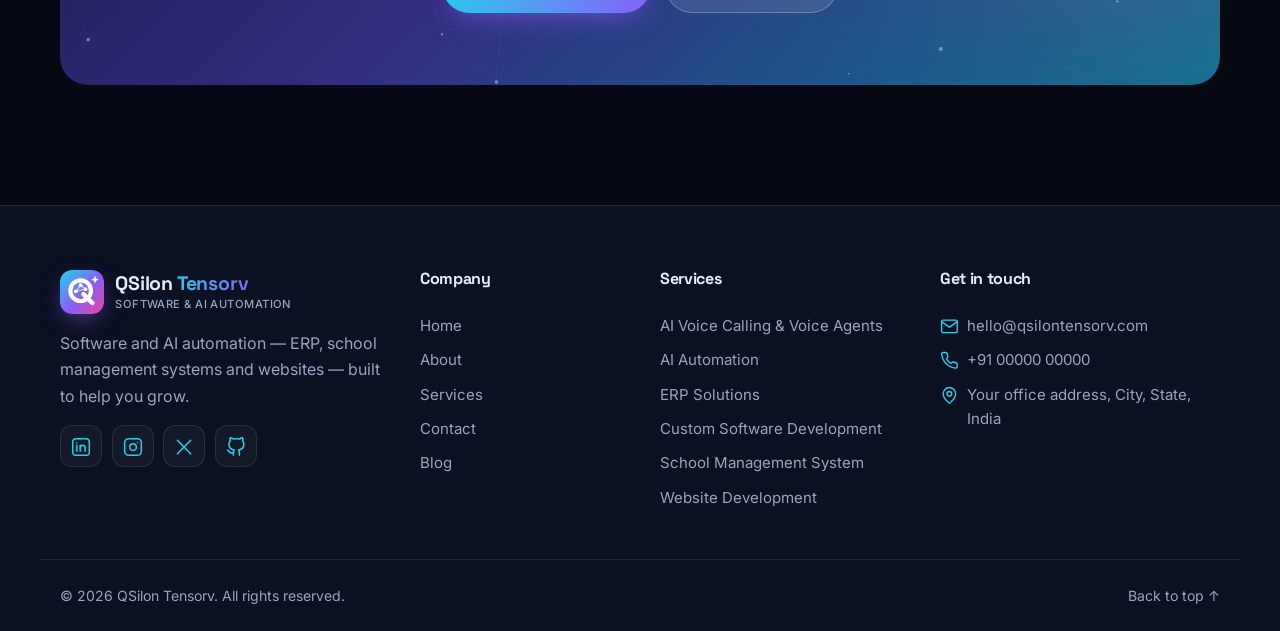
==== commit 508f8036: "Merge Solutions into Services and add a Blog page - Services now include Hospital & Clinic Managemen" ====
--- a/about.html
+++ b/about.html
@@ -21,6 +21,7 @@
   <div id="app"></div>
   <noscript><p>Please enable JavaScript to view the QSilon Tensorv website.</p></noscript>
   <script src="assets/js/site-data.js?v=dev"></script>
+  <script src="assets/js/blog-data.js?v=dev"></script>
   <script src="assets/js/mockups.js?v=dev"></script>
   <script src="assets/js/mockups-extra.js?v=dev"></script>
   <script src="assets/js/main.js?v=dev"></script>
--- a/assets/css/style.css
+++ b/assets/css/style.css
@@ -1243,3 +1243,207 @@
 .m-core { padding: 0; background: none; overflow: hidden; }
 .m-core .qt-mark { width: 100%; height: 100%; }
 @media (max-width: 640px) { .logo-name { font-size: 1.05rem; } .logo-mark { width: 40px; height: 40px; } }
+
+/* ==========================================================================
+   Light theme polish — everything here is scoped to [data-theme="light"],
+   so the dark theme and all animations stay exactly as they are.
+   ========================================================================== */
+:root[data-theme="light"] {
+  --c1: #0891b2;
+  --c2: #7c3aed;
+  --c3: #db2777;
+  --bg: #f6f7fd;
+  --bg-2: #eef0fa;
+  --surface: #ffffff;
+  --surface-2: #f1f3fb;
+  --border: rgba(30, 41, 90, 0.10);
+  --text: #0b1130;
+  --muted: #4a5574;
+  --shadow: 0 1px 2px rgba(20, 30, 80, .05), 0 18px 44px -18px rgba(40, 50, 120, .28);
+  --lift: 0 1px 2px rgba(20, 30, 80, .05), 0 10px 28px -14px rgba(40, 50, 120, .22);
+}
+:root[data-theme="light"] body::before {
+  background:
+    radial-gradient(900px 520px at 88% -8%, rgba(124, 58, 237, .14), transparent 60%),
+    radial-gradient(760px 520px at -8% 18%, rgba(8, 145, 178, .12), transparent 60%),
+    radial-gradient(700px 500px at 50% 110%, rgba(219, 39, 119, .07), transparent 60%);
+}
+:root[data-theme="light"] .site-header.scrolled,
+:root[data-theme="light"] .site-header.open { background: rgba(255, 255, 255, .82); box-shadow: 0 6px 24px -16px rgba(30, 41, 90, .35); }
+:root[data-theme="light"] .nav a.active { background: #fff; box-shadow: var(--lift); }
+:root[data-theme="light"] .icon-btn,
+:root[data-theme="light"] .btn-ghost { background: #fff; box-shadow: var(--lift); }
+:root[data-theme="light"] .btn-ghost:hover { background: #fff; border-color: color-mix(in srgb, var(--c2) 40%, transparent); }
+:root[data-theme="light"] .badge { background: #fff; box-shadow: var(--lift); color: var(--muted); }
+
+/* Section bands */
+:root[data-theme="light"] .section.alt { background: linear-gradient(180deg, transparent, #eceffc 12%, #eef0fb 88%, transparent); }
+:root[data-theme="light"] .site-footer { background: #eceef9; }
+
+/* Cards & surfaces get depth instead of flat white */
+:root[data-theme="light"] .card,
+:root[data-theme="light"] .ind,
+:root[data-theme="light"] .info-card,
+:root[data-theme="light"] .faq-item,
+:root[data-theme="light"] .sc-tab,
+:root[data-theme="light"] .marquee-track span { background-color: #fff; box-shadow: var(--lift); }
+:root[data-theme="light"] .card:hover { box-shadow: 0 2px 4px rgba(20, 30, 80, .05), 0 30px 60px -24px rgba(124, 58, 237, .35); }
+:root[data-theme="light"] .feature:hover { background-color: #fff; box-shadow: var(--lift); }
+:root[data-theme="light"] .sc-tab.on { box-shadow: 0 16px 36px -18px rgba(124, 58, 237, .45); }
+:root[data-theme="light"] .card.featured { background-color: #fbf9ff; border-color: rgba(124, 58, 237, .35); }
+:root[data-theme="light"] .ic-wrap { background: linear-gradient(135deg, rgba(8, 145, 178, .12), rgba(124, 58, 237, .14)); border-color: rgba(124, 58, 237, .15); }
+:root[data-theme="light"] .chips span { background: rgba(124, 58, 237, .08); border-color: rgba(124, 58, 237, .22); color: #3b2a7a; }
+:root[data-theme="light"] .tag { background: #f3f0ff; color: #5b3fc4; border-color: rgba(124, 58, 237, .2); }
+:root[data-theme="light"] .glass { background: rgba(255, 255, 255, .78); box-shadow: var(--shadow); }
+:root[data-theme="light"] .stats { background: #fff; }
+:root[data-theme="light"] .form { background: #fff; }
+:root[data-theme="light"] .field input,
+:root[data-theme="light"] .field select,
+:root[data-theme="light"] .field textarea { background: #f7f8fd; }
+:root[data-theme="light"] .page-header::after { opacity: .14; }
+
+/* Product screens: tinted stage so the white app windows stand out */
+:root[data-theme="light"] .detail-art {
+  background: linear-gradient(135deg, #e9edff 0%, #f3eeff 50%, #e6f7fb 100%);
+  border-color: rgba(124, 58, 237, .14);
+}
+:root[data-theme="light"] .detail-art::after { opacity: .28; }
+:root[data-theme="light"] .m-win,
+:root[data-theme="light"] .m-card,
+:root[data-theme="light"] .m-phone,
+:root[data-theme="light"] .m-transcript,
+:root[data-theme="light"] .m-node,
+:root[data-theme="light"] .m-log,
+:root[data-theme="light"] .m-canvas,
+:root[data-theme="light"] .x-phone,
+:root[data-theme="light"] .x-sprint,
+:root[data-theme="light"] .x-form-card,
+:root[data-theme="light"] .x-laptop,
+:root[data-theme="light"] .x-mobile,
+:root[data-theme="light"] .m-swatches,
+:root[data-theme="light"] .m-badges span,
+:root[data-theme="light"] .x-tags span,
+:root[data-theme="light"] .m-float,
+:root[data-theme="light"] .float,
+:root[data-theme="light"] .dash {
+  background: #fff;
+  border-color: rgba(30, 41, 90, .10);
+  box-shadow: 0 1px 2px rgba(20, 30, 80, .06), 0 22px 50px -24px rgba(40, 50, 120, .38);
+}
+:root[data-theme="light"] .m-bar { background: #f4f5fb; }
+:root[data-theme="light"] .x-fstep,
+:root[data-theme="light"] .x-steps > div:not(.m-t-head),
+:root[data-theme="light"] .m-deal,
+:root[data-theme="light"] .m-frame { background: #fff; }
+:root[data-theme="light"] .m-transcript .ai { background: #f1ebff; }
+:root[data-theme="light"] .m-transcript .user { background: #e3f6fb; }
+:root[data-theme="light"] .x-chat { background-color: #efeae2; background-image: radial-gradient(rgba(0, 0, 0, .05) 1px, transparent 1px); }
+:root[data-theme="light"] .x-chat .me { background: #d9fdd3; color: #111b21; }
+:root[data-theme="light"] .x-chat .bot { background: #fff; color: #111b21; }
+:root[data-theme="light"] .x-wa-head { background: #008069; }
+:root[data-theme="light"] .x-donut > span,
+:root[data-theme="light"] .m-orb-ring span { background: #fff; }
+:root[data-theme="light"] .ns-steps .ns-n { background: #fff; }
+:root[data-theme="light"] .step .ic-wrap { background: #fff; }
+:root[data-theme="light"] .ok { color: #15803d; }
+:root[data-theme="light"] .warn { color: #b45309; }
+:root[data-theme="light"] .up { color: #15803d; }
+:root[data-theme="light"] .x-paid,
+:root[data-theme="light"] .m-chip,
+:root[data-theme="light"] .m-fee { color: #15803d; }
+:root[data-theme="light"] .card.featured .ic-wrap,
+:root[data-theme="light"] .sc-tab.on .ic-wrap,
+:root[data-theme="light"] .card:hover .ic-wrap,
+:root[data-theme="light"] .step:hover .ic-wrap,
+:root[data-theme="light"] .feature:hover .ic-wrap,
+:root[data-theme="light"] .info-card:hover .ic-wrap { background: var(--grad); color: #fff; border-color: transparent; }
+
+/* ==========================================================================
+   Blog
+   ========================================================================== */
+[hidden] { display: none !important; }
+.post-cover {
+  --h1: #22d3ee; --h2: #8b5cf6;
+  position: relative; overflow: hidden; aspect-ratio: 16 / 9; border-radius: 12px; margin: -.4rem -.4rem 1.1rem;
+  display: grid; place-items: center;
+  background: linear-gradient(135deg, var(--h1), var(--h2));
+}
+.post-cover[data-cat="AI Voice"] { --h1: #8b5cf6; --h2: #ec4899; }
+.post-cover[data-cat="ERP"] { --h1: #0ea5e9; --h2: #6366f1; }
+.post-cover[data-cat="Education"] { --h1: #6366f1; --h2: #a855f7; }
+.post-cover[data-cat="Automation"] { --h1: #10b981; --h2: #0ea5e9; }
+.post-cover[data-cat="Websites"] { --h1: #f59e0b; --h2: #ec4899; }
+.post-cover[data-cat="HRMS"] { --h1: #14b8a6; --h2: #8b5cf6; }
+.post-cover::before { content: ""; position: absolute; inset: 0; background-image: radial-gradient(rgba(255, 255, 255, .22) 1px, transparent 1px); background-size: 14px 14px; }
+.pc-orb { position: absolute; width: 60%; aspect-ratio: 1; border-radius: 50%; background: rgba(255, 255, 255, .22); filter: blur(30px); top: -20%; left: -10%; animation: float 7s ease-in-out infinite; }
+.pc-orb.b { top: auto; left: auto; bottom: -25%; right: -10%; background: rgba(0, 0, 0, .18); animation-delay: -3s; }
+.pc-ic { position: relative; width: 4.2rem; height: 4.2rem; border-radius: 18px; display: grid; place-items: center; color: #fff;
+  background: rgba(255, 255, 255, .18); border: 1px solid rgba(255, 255, 255, .35); backdrop-filter: blur(6px); box-shadow: 0 20px 40px -15px rgba(0, 0, 0, .45);
+  transition: transform .5s cubic-bezier(.2,.8,.2,1); }
+.pc-ic .ic { width: 2rem; height: 2rem; }
+.post-card:hover .pc-ic { transform: translateY(-6px) rotate(-8deg) scale(1.08); }
+.post-card { display: flex; flex-direction: column; padding: 1.4rem; }
+.post-card .tag { align-self: flex-start; margin-bottom: .8rem; }
+.post-card h3 { font-size: 1.15rem; line-height: 1.3; }
+.post-card p { flex: 1; }
+.post-meta { display: flex; flex-wrap: wrap; gap: .4rem 1rem; color: var(--muted); font-size: .85rem; }
+.post-meta span { display: inline-flex; align-items: center; gap: .35rem; }
+.post-meta .ic { width: 1em; height: 1em; color: var(--c1); }
+.post-meta.big { font-size: .95rem; margin-bottom: 1.6rem; }
+
+/* Blog list */
+.blog-sec { padding-top: 2rem; }
+.blog-featured { display: grid; grid-template-columns: 1.1fr 1fr; gap: 2.5rem; align-items: center; margin-bottom: 3.5rem; color: inherit; }
+.blog-featured .detail-art { transition: transform .5s cubic-bezier(.2,.8,.2,1); }
+.blog-featured:hover .detail-art { transform: translateY(-6px); }
+.blog-featured h2 { transition: color .3s; }
+.blog-featured:hover h2 { color: var(--c1); }
+.bf-copy .tag { display: inline-block; margin-bottom: 1rem; }
+.bf-copy .post-meta { margin-bottom: 1.2rem; }
+.blog-tools { display: flex; flex-wrap: wrap; gap: 1rem; justify-content: space-between; align-items: center; margin-bottom: 1.8rem; }
+.blog-cats { display: flex; flex-wrap: wrap; gap: .5rem; }
+.blog-cat { padding: .5rem 1rem; border-radius: 999px; border: 1px solid var(--border); background: var(--surface); color: var(--muted); font: 600 .9rem var(--font); cursor: pointer; transition: all .25s; }
+.blog-cat:hover { color: var(--text); border-color: var(--c2); }
+.blog-cat.on { background: var(--grad); color: #fff; border-color: transparent; }
+.blog-search { display: flex; align-items: center; gap: .5rem; padding: .55rem 1rem; border-radius: 999px; border: 1px solid var(--border); background: var(--surface); min-width: 260px; color: var(--muted); transition: border-color .25s, box-shadow .25s; }
+.blog-search:focus-within { border-color: var(--c2); box-shadow: 0 0 0 4px rgba(139, 92, 246, .15); }
+.blog-search input { border: 0; outline: 0; background: none; color: var(--text); font: inherit; width: 100%; }
+.blog-empty, .blog-missing { text-align: center; color: var(--muted); padding: 2rem 0; }
+
+/* Article */
+.post .back { margin-bottom: 1.5rem; display: inline-flex; }
+.post > .tag { display: table; margin-bottom: 1rem; }
+.post h1 { font-size: clamp(2rem, 4.4vw, 3rem); }
+.post-hero { margin-bottom: 2.4rem; }
+.post-hero .post-cover { margin: 0; position: absolute; inset: 0; aspect-ratio: auto; border-radius: inherit; }
+.post-body { font-size: 1.08rem; line-height: 1.8; }
+.post-body h2 { font-size: 1.6rem; margin: 2.2rem 0 .8rem; }
+.post-body p { color: var(--text); opacity: .9; }
+.post-body ul { list-style: none; padding: 0; margin: 0 0 1.4rem; display: grid; gap: .6rem; }
+.post-body li { display: flex; gap: .6rem; align-items: flex-start; }
+.post-body li .ic { color: var(--c1); margin-top: .3rem; }
+.post-tip { display: flex; gap: .9rem; align-items: flex-start; margin: 2rem 0; padding: 1.2rem 1.4rem; border-radius: var(--radius-sm);
+  background: linear-gradient(135deg, rgba(34, 211, 238, .1), rgba(139, 92, 246, .12)); border: 1px solid rgba(139, 92, 246, .3); }
+.post-tip .ic { color: var(--c2); width: 1.5em; height: 1.5em; margin-top: .2rem; }
+.post-tip p { margin: 0; font-weight: 500; }
+.post-share { display: flex; align-items: center; gap: .6rem; flex-wrap: wrap; padding: 1.5rem 0; margin-top: 2rem; border-top: 1px solid var(--border); border-bottom: 1px solid var(--border); }
+.post-share > span { font-weight: 600; margin-right: .4rem; }
+.post-share a, .post-share button { display: inline-flex; align-items: center; gap: .4rem; height: 42px; min-width: 42px; padding: 0 .8rem; justify-content: center; border-radius: 12px; border: 1px solid var(--border); background: var(--surface); color: var(--text); font: 600 .88rem var(--font); cursor: pointer; transition: transform .2s, border-color .2s, color .2s; }
+.post-share a:hover, .post-share button:hover { transform: translateY(-3px); border-color: var(--c1); color: var(--c1); }
+.post-share em { font-style: normal; }
+.post-cta { display: flex; align-items: center; justify-content: space-between; gap: 1.5rem; flex-wrap: wrap; margin: 2.5rem 0 1rem; padding: 1.8rem 2rem; border-radius: var(--radius);
+  background: linear-gradient(135deg, #1e1b4b, #312e81 45%, #0e7490); color: #fff; }
+.post-cta h3 { margin: 0 0 .3rem; }
+.post-cta p { margin: 0; color: rgba(255, 255, 255, .8); }
+.related-head { margin-top: 5rem; margin-bottom: 2rem; }
+
+:root[data-theme="light"] .blog-cat:not(.on), :root[data-theme="light"] .blog-search, :root[data-theme="light"] .post-share a, :root[data-theme="light"] .post-share button { background: #fff; box-shadow: var(--lift); }
+
+@media (max-width: 920px) {
+  .blog-featured { grid-template-columns: 1fr; gap: 1.5rem; }
+  .blog-search { min-width: 0; flex: 1; }
+}
+@media (max-width: 640px) {
+  .post-body { font-size: 1rem; }
+  .post-cta { padding: 1.4rem; }
+}
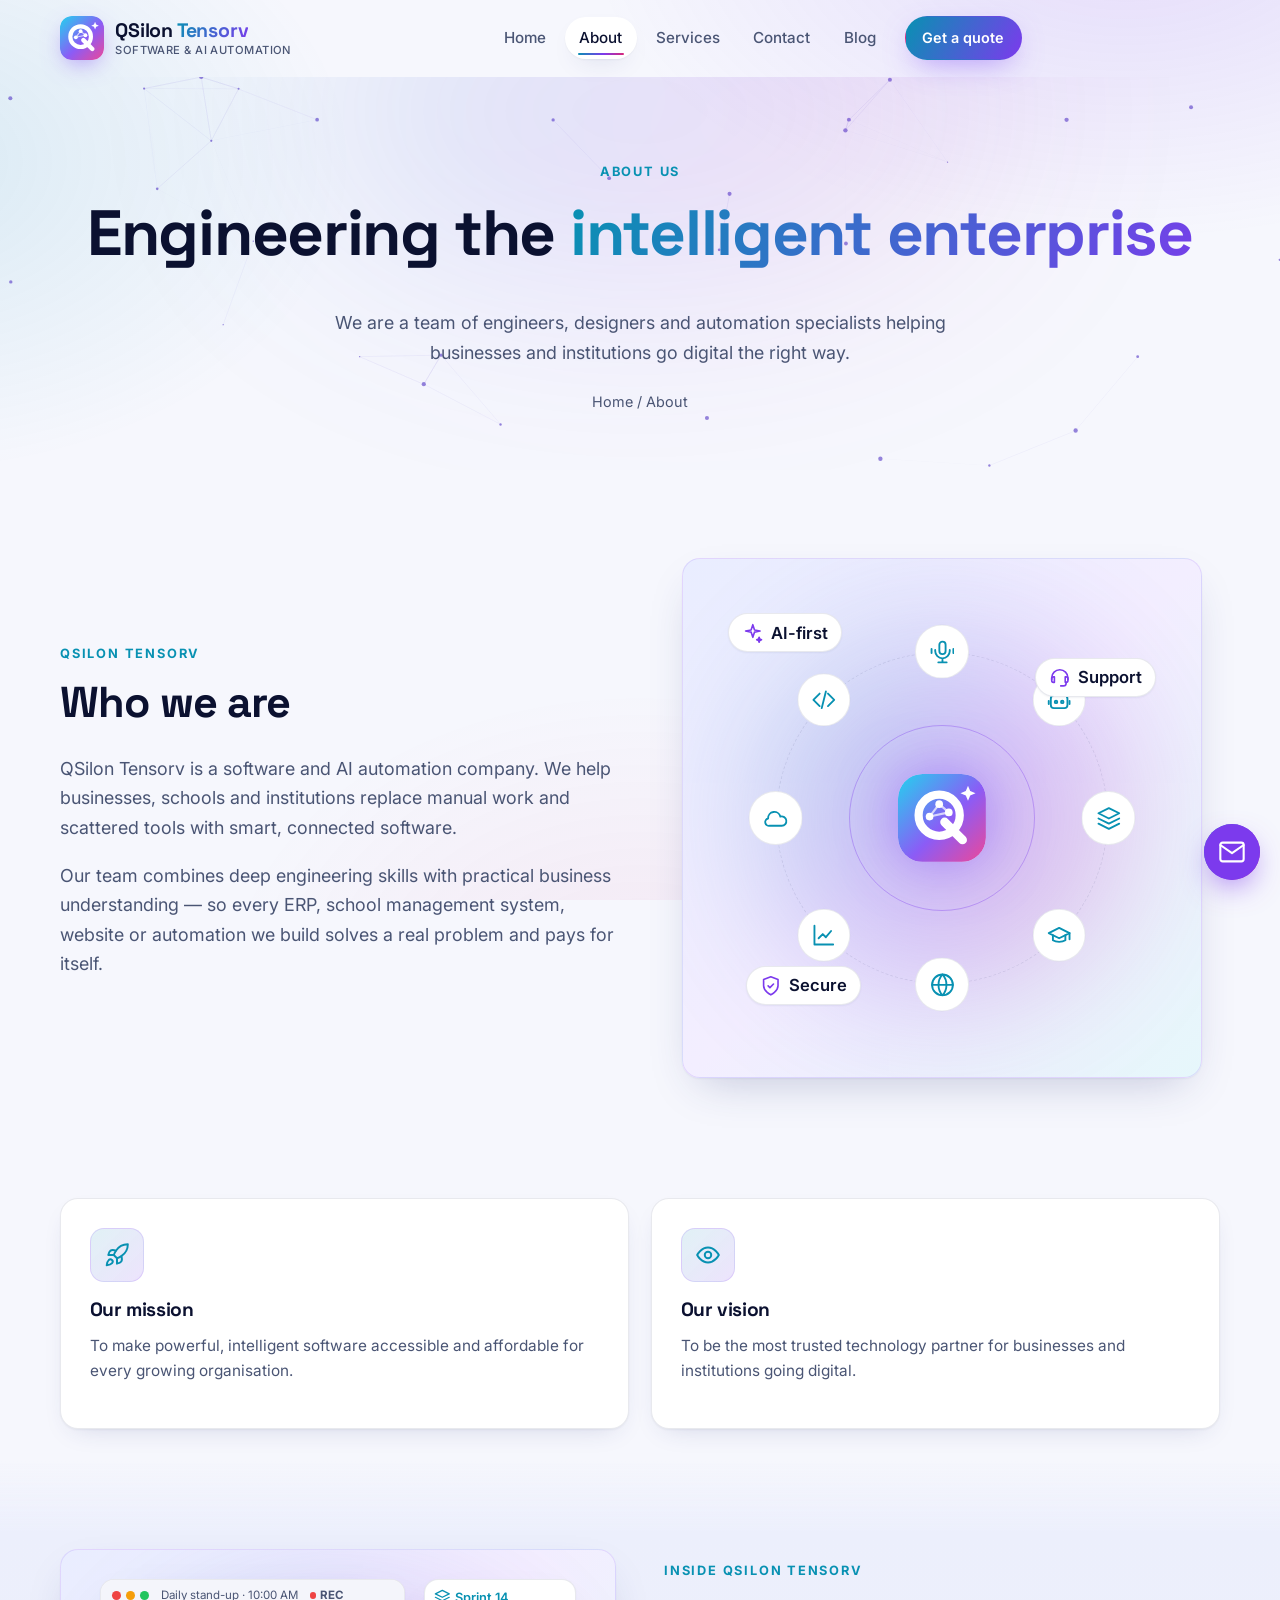
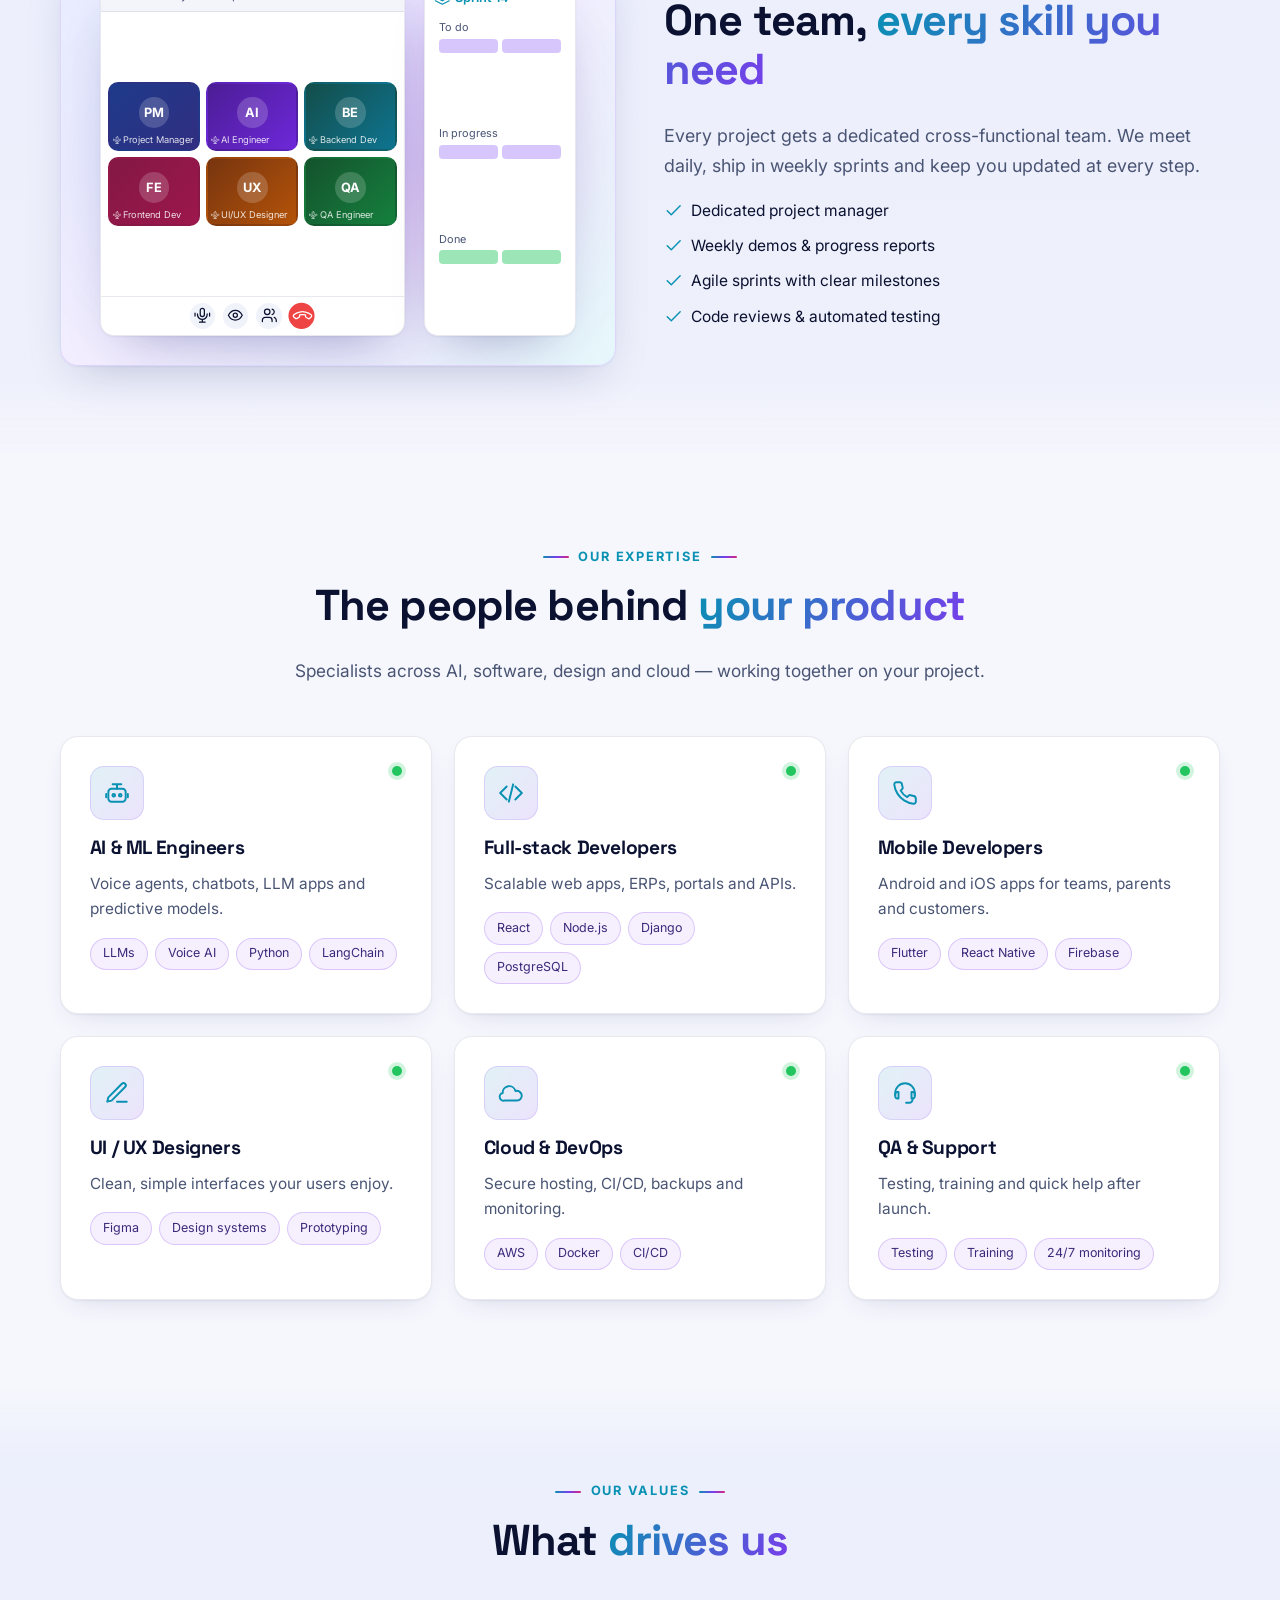
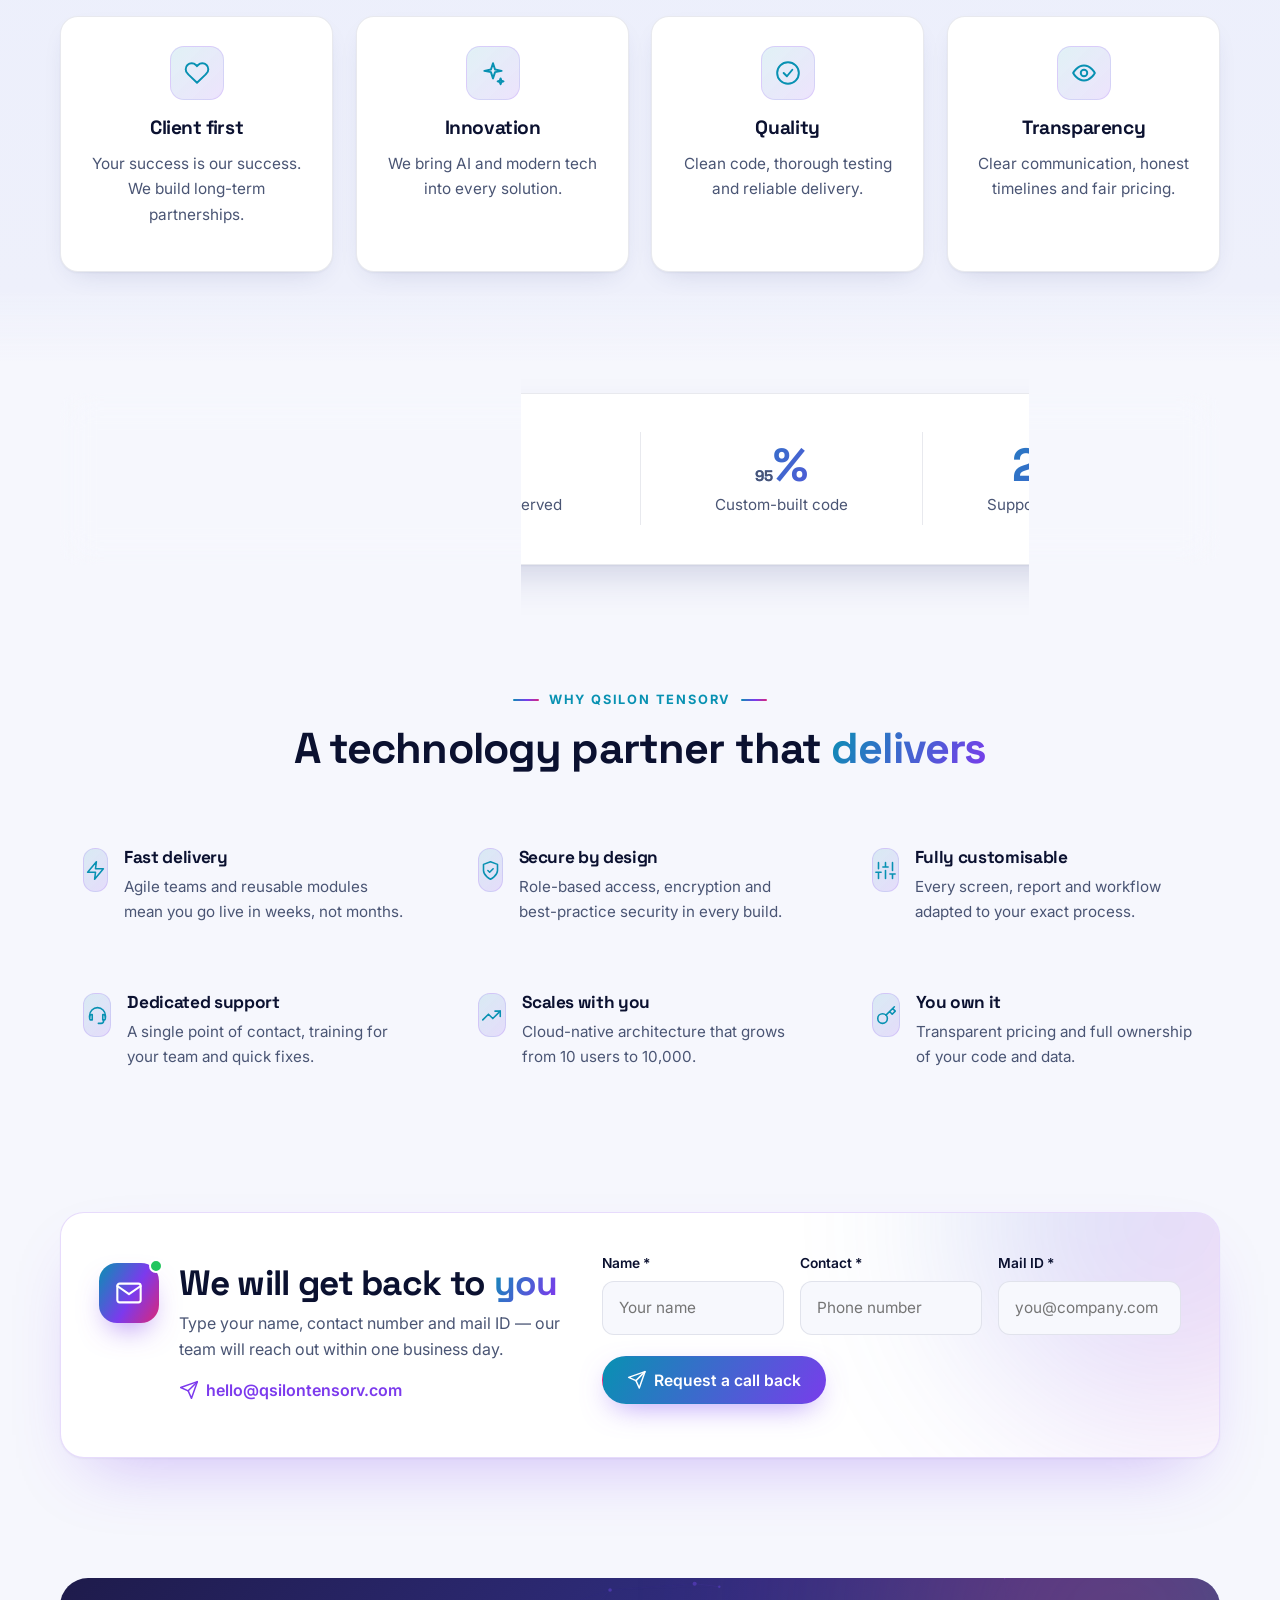
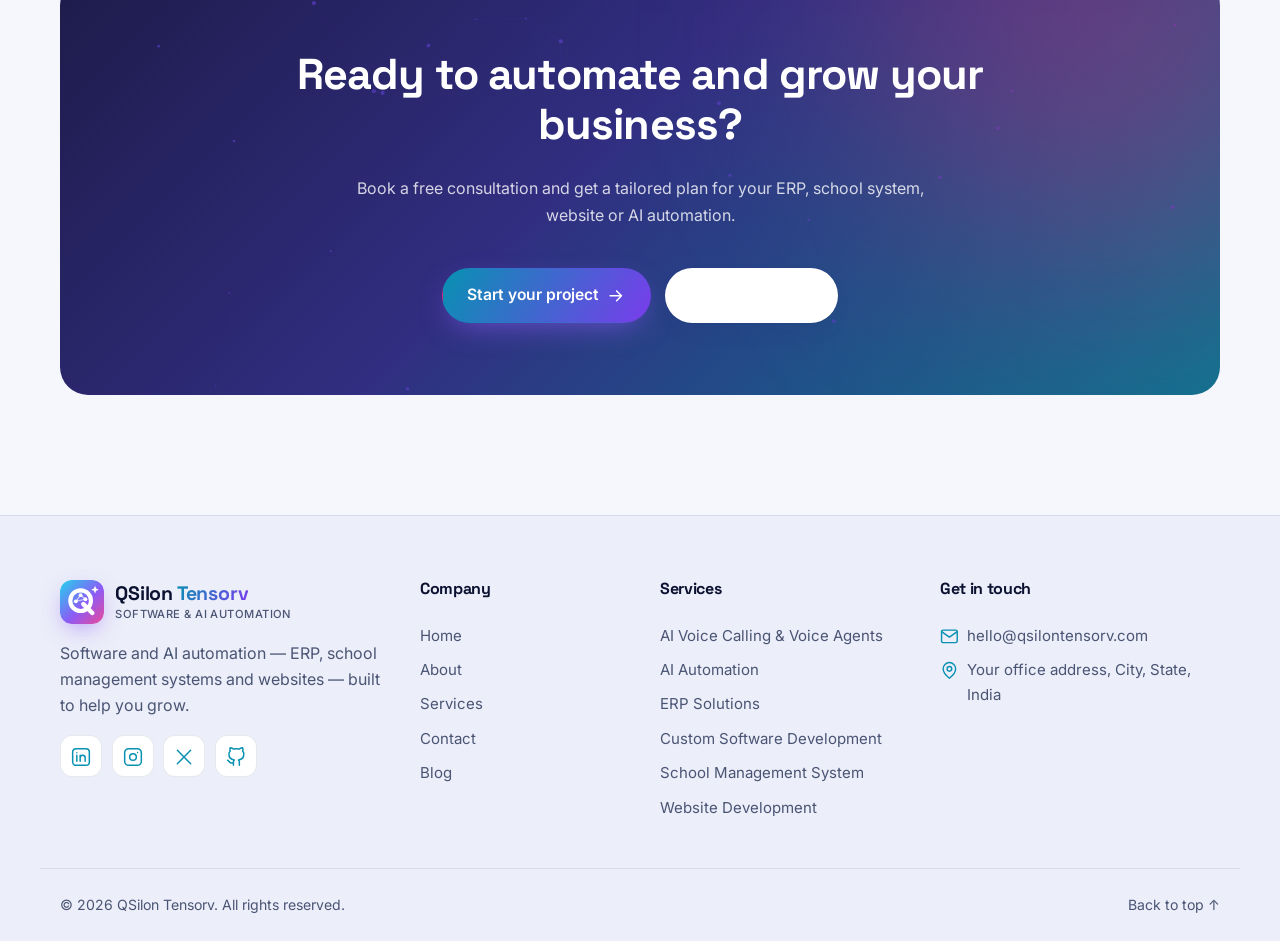
==== commit bd269342: "Light theme only, email-only contact, 'We will get back to you' form - Remove dark mode and the them" ====
--- a/about.html
+++ b/about.html
@@ -1,11 +1,11 @@
 <!doctype html>
-<html lang="en">
+<html lang="en" data-theme="light">
 <head>
   <meta charset="utf-8" />
   <meta name="viewport" content="width=device-width, initial-scale=1" />
   <title>About — QSilon Tensorv</title>
   <meta name="description" content="Learn about QSilon Tensorv, our mission, vision and values." />
-  <meta name="theme-color" content="#060914" />
+  <meta name="theme-color" content="#f6f7fd" />
   <meta property="og:title" content="About — QSilon Tensorv" />
   <meta property="og:description" content="Learn about QSilon Tensorv, our mission, vision and values." />
   <meta property="og:type" content="website" />
@@ -14,7 +14,6 @@
   <link rel="preconnect" href="https://fonts.gstatic.com" crossorigin />
   <link href="https://fonts.googleapis.com/css2?family=Inter:wght@400;500;600;700&family=Space+Grotesk:wght@500;600;700&display=swap" rel="stylesheet" />
   <link rel="stylesheet" href="assets/css/style.css?v=dev" />
-  <script>try{var t=localStorage.getItem("qt-theme");if(t)document.documentElement.dataset.theme=t;}catch(e){}</script>
 </head>
 <body data-page="about">
   <a class="skip" href="#main">Skip to content</a>
--- a/assets/css/style.css
+++ b/assets/css/style.css
@@ -1447,3 +1447,55 @@
   .post-body { font-size: 1rem; }
   .post-cta { padding: 1.4rem; }
 }
+
+/* Blog card images: live miniature of the product screen */
+.post-cover.has-shot { aspect-ratio: 16 / 10; place-items: stretch; }
+.pc-shot {
+  position: absolute; left: 5%; top: 7%; width: 180%; height: 172%;
+  transform: scale(.5); transform-origin: 0 0; transition: transform .6s cubic-bezier(.2,.8,.2,1);
+  pointer-events: none;
+}
+.pc-shot .mock { inset: 0; font-size: .74rem; }
+.post-card:hover .pc-shot, .blog-featured:hover .pc-shot { transform: scale(.52) translate(-1%, -2%); }
+.post-cover.has-shot::after { content: ""; position: absolute; inset: auto 0 0; height: 30%; background: linear-gradient(transparent, rgba(0, 0, 0, .25)); pointer-events: none; }
+.pc-badge {
+  position: absolute; z-index: 2; right: .7rem; bottom: .7rem; width: 2.4rem; height: 2.4rem; border-radius: 12px;
+  display: grid; place-items: center; color: #fff; background: rgba(255, 255, 255, .2); border: 1px solid rgba(255, 255, 255, .4);
+  backdrop-filter: blur(8px); box-shadow: 0 10px 24px -10px rgba(0, 0, 0, .5); transition: transform .4s cubic-bezier(.2,.8,.2,1);
+}
+.pc-badge .ic { width: 1.2rem; height: 1.2rem; }
+.post-card:hover .pc-badge { transform: rotate(-10deg) scale(1.1); }
+
+/* Article figures */
+.post-fig { margin: 2.2rem 0; }
+.post-fig .detail-art { width: 100%; }
+.post-fig figcaption { margin-top: .8rem; text-align: center; color: var(--muted); font-size: .92rem; font-style: italic; }
+.post-hero { margin-top: 0; }
+@media (max-width: 640px) { .pc-shot .mock { font-size: .7rem; } }
+
+/* ---------- "We will get back to you" callback ---------- */
+.callback {
+  position: relative; overflow: hidden; display: grid; grid-template-columns: 1fr 1.25fr; gap: 2.5rem; align-items: center;
+  padding: 2.4rem; border-radius: 24px; background: #fff; border: 1px solid rgba(124, 58, 237, .18);
+  box-shadow: 0 1px 2px rgba(20, 30, 80, .05), 0 30px 70px -30px rgba(124, 58, 237, .35);
+}
+.callback::before { content: ""; position: absolute; width: 420px; height: 420px; right: -160px; top: -200px; border-radius: 50%; background: var(--grad); filter: blur(90px); opacity: .18; pointer-events: none; }
+.cb-copy { position: relative; display: flex; gap: 1.2rem; align-items: flex-start; }
+.cb-copy h2 { font-size: clamp(1.6rem, 3vw, 2.2rem); margin-bottom: .4rem; }
+.cb-copy p { color: var(--muted); margin-bottom: .9rem; }
+.cb-ic { position: relative; flex-shrink: 0; width: 60px; height: 60px; border-radius: 18px; display: grid; place-items: center; background: var(--grad); color: #fff; box-shadow: 0 14px 30px -12px rgba(124, 58, 237, .7); animation: float 5s ease-in-out infinite; }
+.cb-ic .ic { width: 28px; height: 28px; }
+.cb-ping { position: absolute; top: -4px; right: -4px; width: 14px; height: 14px; border-radius: 50%; background: #22c55e; border: 2px solid #fff; }
+.cb-ping::after { content: ""; position: absolute; inset: -2px; border-radius: 50%; background: #22c55e; animation: waPulse 1.8s ease-out infinite; z-index: -1; }
+.cb-mail { display: inline-flex; align-items: center; gap: .45rem; font-weight: 600; color: var(--c2); }
+.cb-mail:hover { text-decoration: underline; }
+.callback-form { position: relative; display: grid; grid-template-columns: repeat(3, 1fr); gap: .9rem 1rem; align-items: start; }
+.callback-form .btn { grid-column: 1 / -1; justify-self: start; }
+.callback-form .form-status { grid-column: 1 / -1; margin-top: 0; }
+.mail-float { background: var(--grad); box-shadow: 0 12px 30px -8px rgba(124, 58, 237, .7); }
+.mail-float::before { background: var(--c2); }
+@media (max-width: 920px) {
+  .callback { grid-template-columns: 1fr; padding: 1.8rem; }
+  .callback-form { grid-template-columns: 1fr; }
+  .callback-form .btn { justify-self: stretch; }
+}
